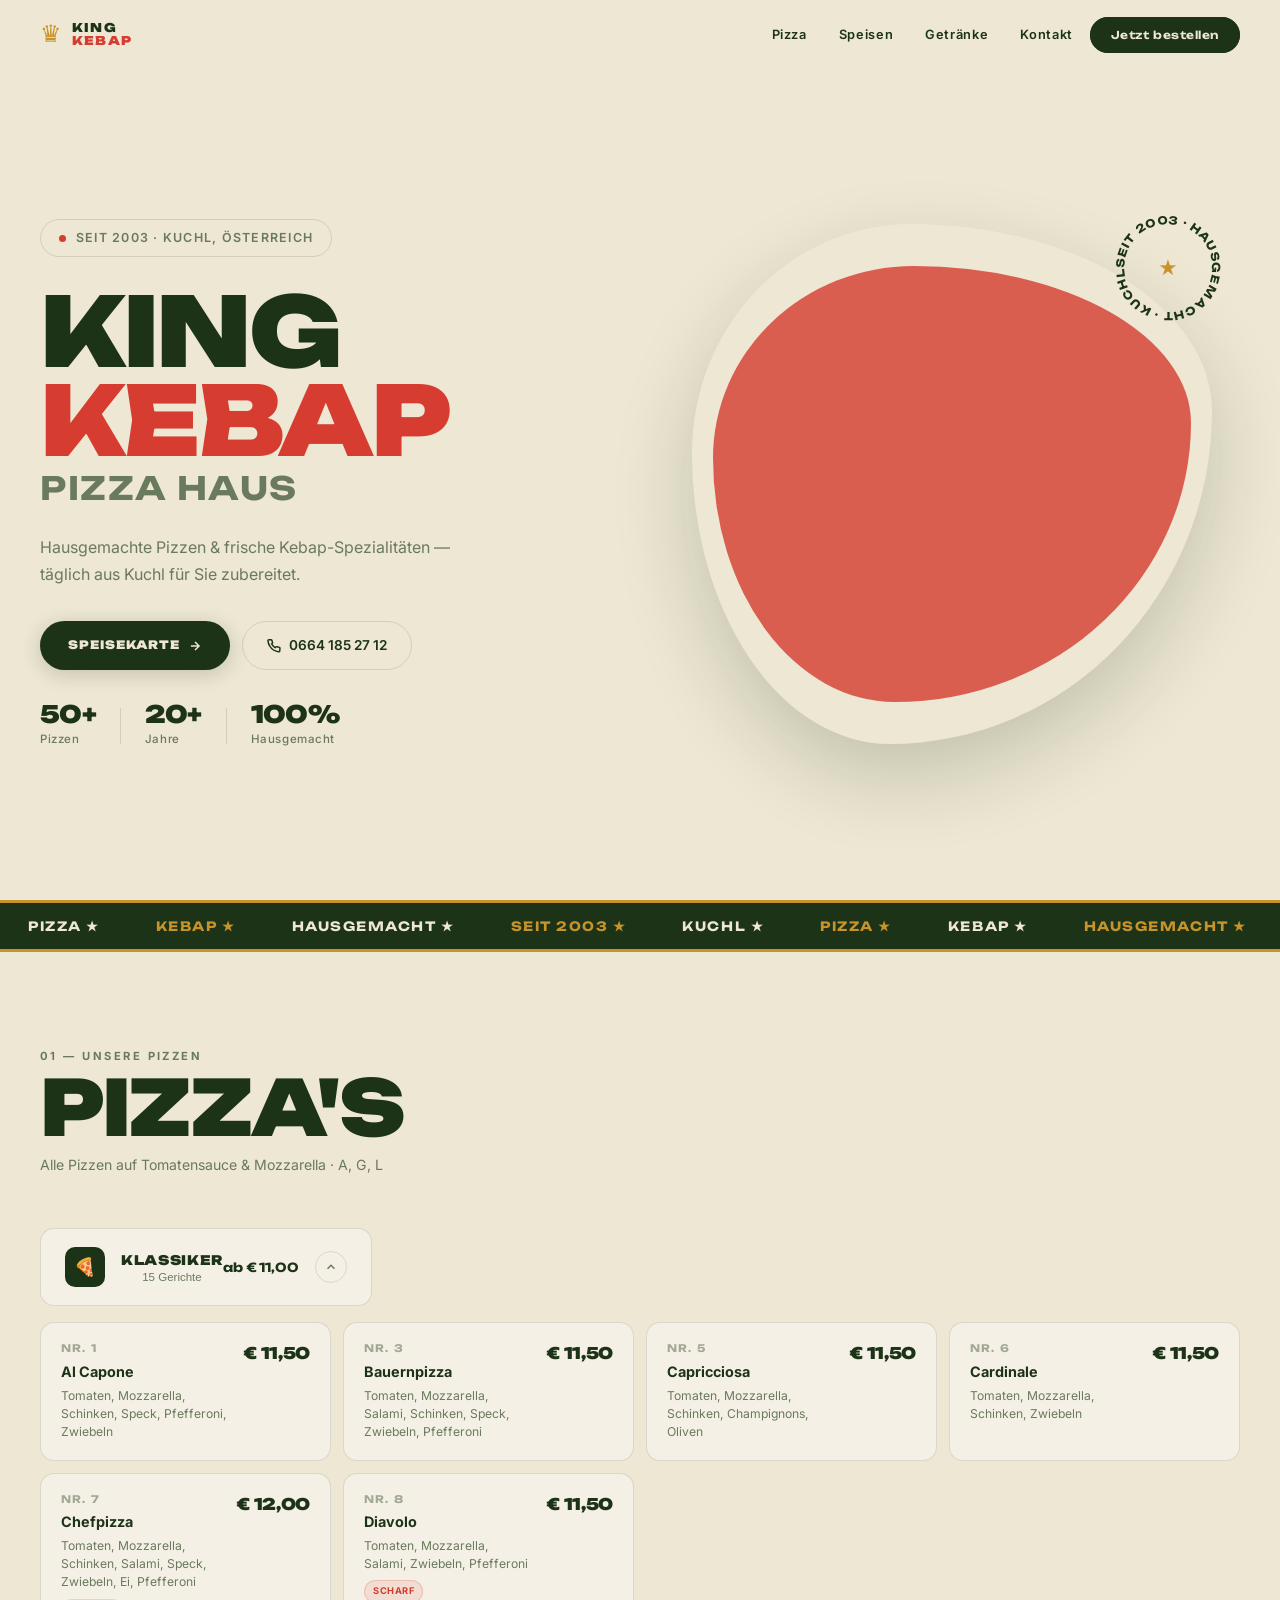
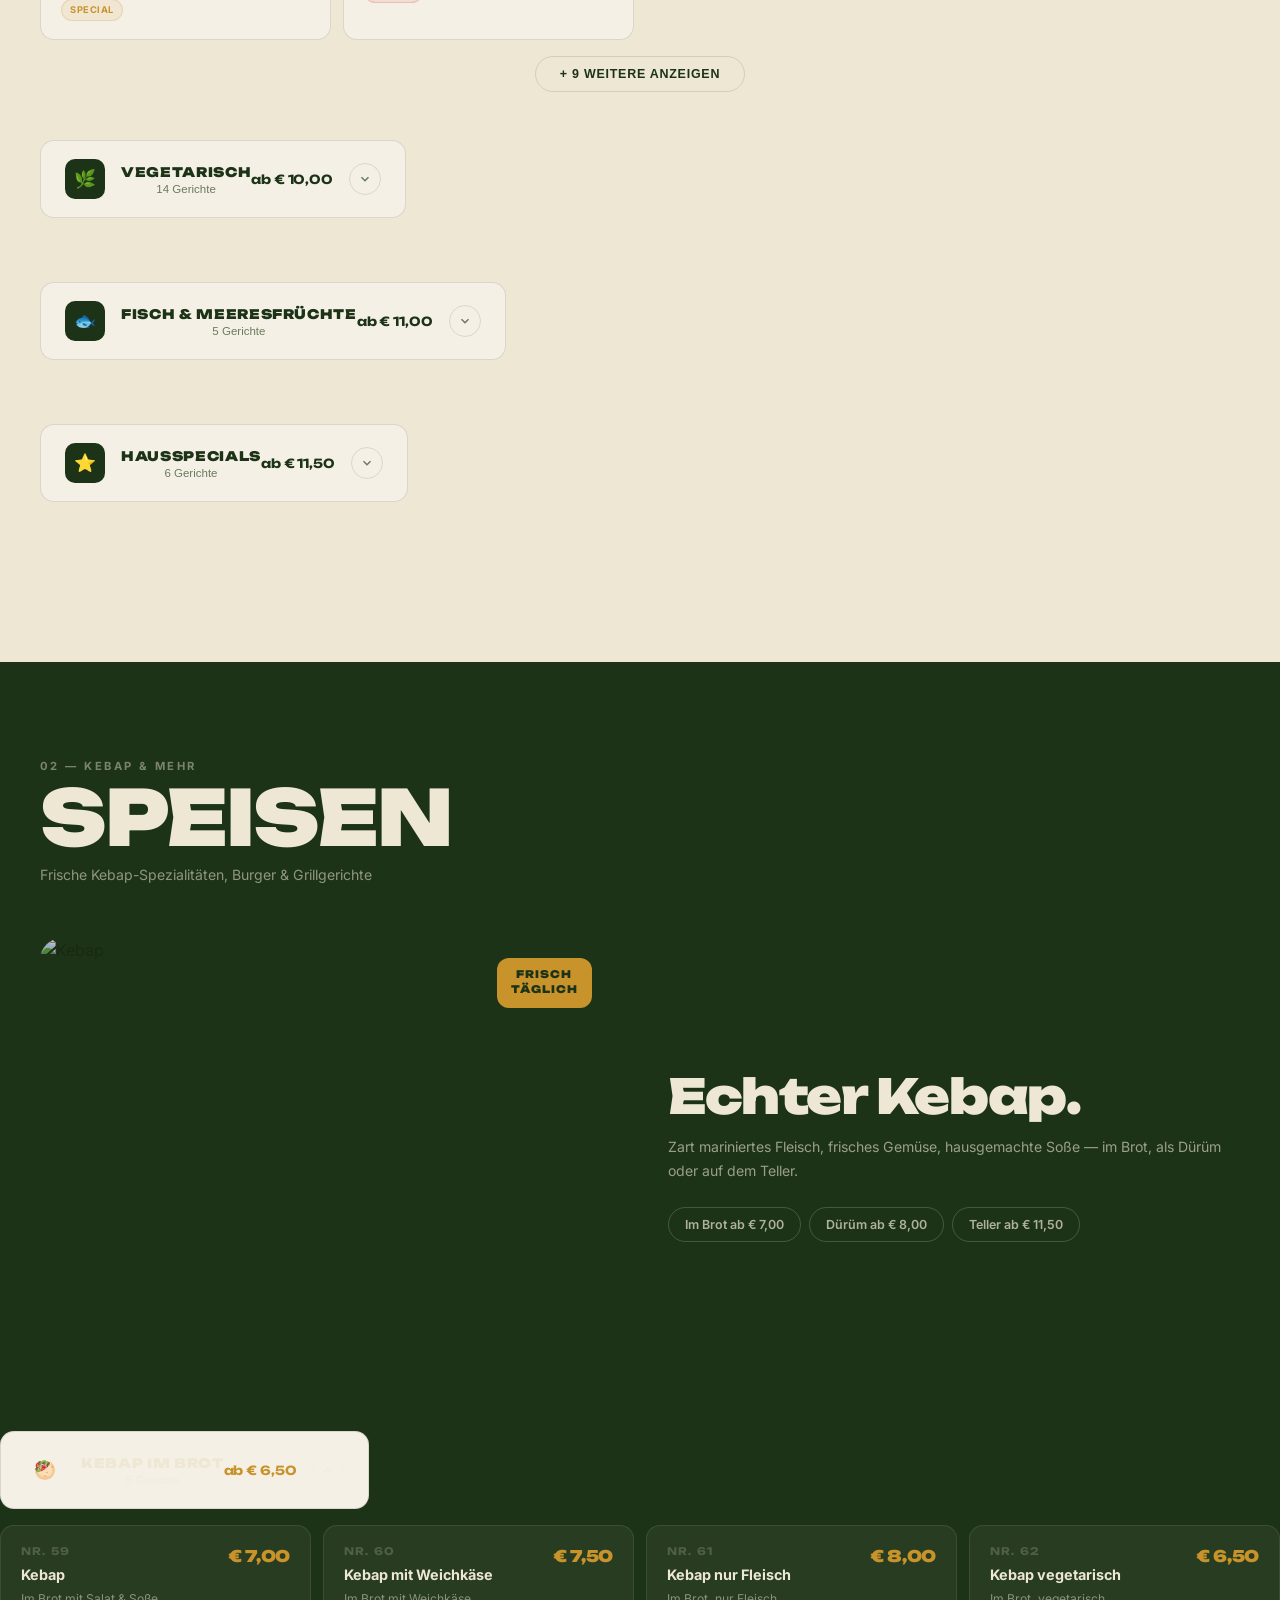
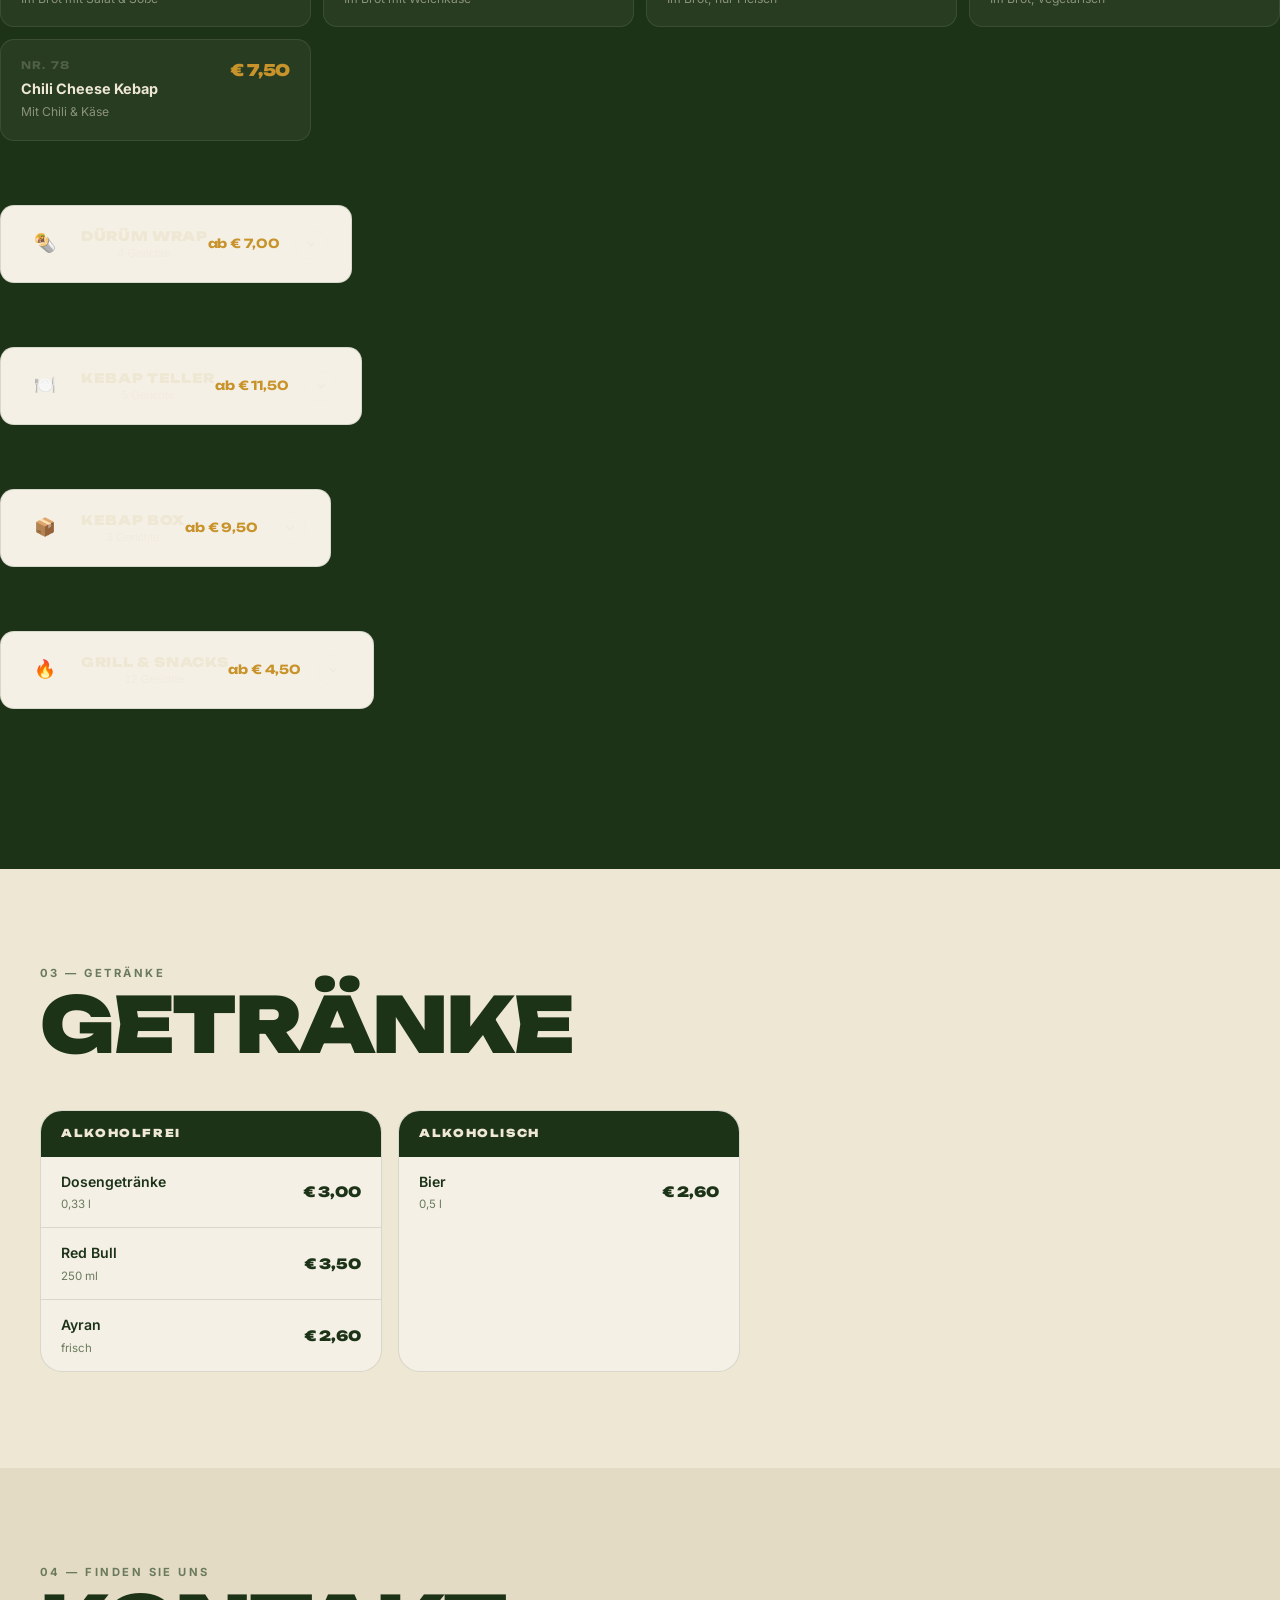
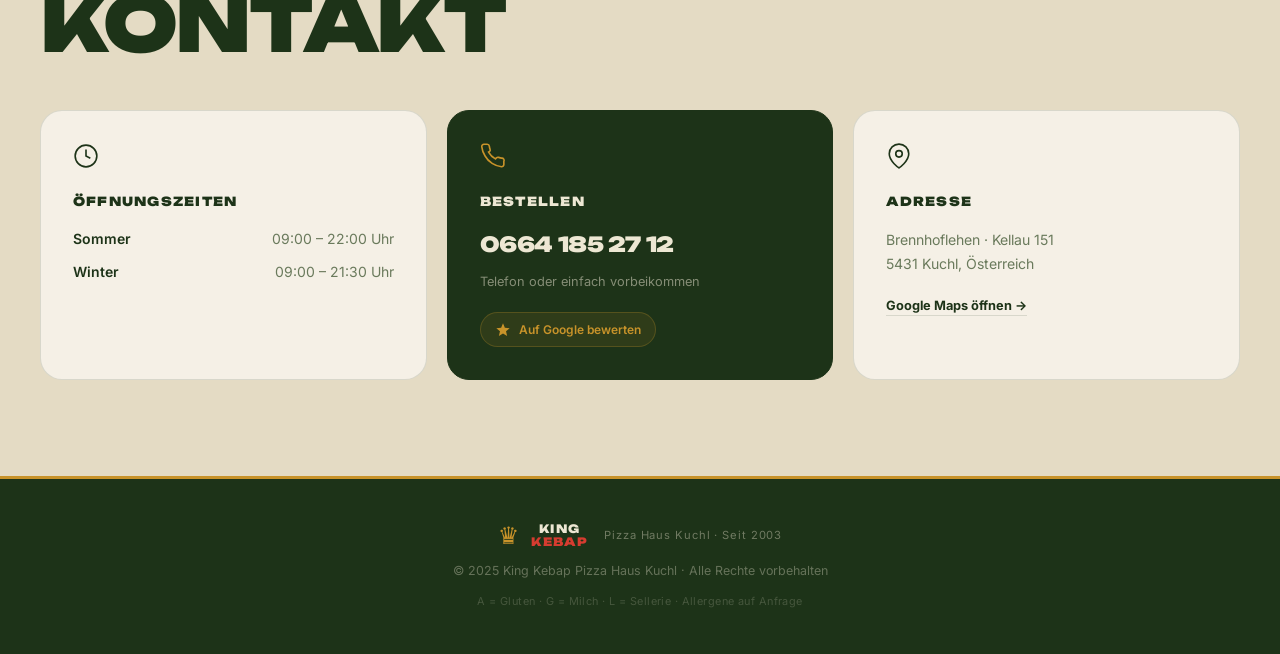
==== index.html @ 2c916a8b "Redesign hero + categorize menu for better overview Hero: clean split layout (text left, pizza image" ====
<!DOCTYPE html>
<html lang="de">
<head>
  <meta charset="UTF-8" />
  <meta name="viewport" content="width=device-width, initial-scale=1.0" />
  <title>King Kebap Pizza Haus Kuchl – Seit 2003</title>
  <link rel="stylesheet" href="style.css" />
  <link rel="preconnect" href="https://fonts.googleapis.com" />
  <link href="https://fonts.googleapis.com/css2?family=Unbounded:wght@400;700;900&family=Inter:wght@400;500;600;700&display=swap" rel="stylesheet" />
</head>
<body>

<!-- NAVBAR -->
<nav id="navbar">
  <div class="nav-inner">
    <a href="#hero" class="nav-logo">
      <span class="logo-crown">♛</span>
      <div class="logo-lines">
        <span class="logo-king">KING</span>
        <span class="logo-kebap">KEBAP</span>
      </div>
    </a>
    <button class="burger" id="burgerBtn" aria-label="Menü">
      <span></span><span></span><span></span>
    </button>
    <ul class="nav-links" id="navLinks">
      <li><a href="#pizza">Pizza</a></li>
      <li><a href="#speisen">Speisen</a></li>
      <li><a href="#getraenke">Getränke</a></li>
      <li><a href="#info">Kontakt</a></li>
      <li><a href="tel:066418527 12" class="nav-cta">Jetzt bestellen</a></li>
    </ul>
  </div>
</nav>

<!-- HERO -->
<section id="hero">
  <div class="hero-inner">

    <!-- LEFT -->
    <div class="hero-left">
      <div class="hero-tag">
        <span class="hero-tag-dot"></span>
        Seit 2003 · Kuchl, Österreich
      </div>

      <h1 class="hero-title">
        <span class="hero-title-line">KING</span>
        <span class="hero-title-line hero-title-accent">KEBAP</span>
        <span class="hero-title-line hero-title-sm">PIZZA HAUS</span>
      </h1>

      <p class="hero-desc">
        Hausgemachte Pizzen & frische Kebap-Spezialitäten — täglich aus Kuchl für Sie zubereitet.
      </p>

      <div class="hero-actions">
        <a href="#pizza" class="btn-primary">
          Speisekarte
          <svg width="14" height="14" viewBox="0 0 24 24" fill="none" stroke="currentColor" stroke-width="2.5"><path d="M5 12h14M12 5l7 7-7 7"/></svg>
        </a>
        <a href="tel:066418527 12" class="btn-outline">
          <svg width="14" height="14" viewBox="0 0 24 24" fill="none" stroke="currentColor" stroke-width="2.5"><path d="M22 16.92v3a2 2 0 0 1-2.18 2 19.79 19.79 0 0 1-8.63-3.07A19.5 19.5 0 0 1 4.69 12a19.79 19.79 0 0 1-3.07-8.67A2 2 0 0 1 3.6 1.18h3a2 2 0 0 1 2 1.72 12.7 12.7 0 0 0 .7 2.81 2 2 0 0 1-.45 2.11L7.91 8.37a16 16 0 0 0 6.29 6.29l.95-.95a2 2 0 0 1 2.11-.45 12.7 12.7 0 0 0 2.81.7A2 2 0 0 1 22 16.92z"/></svg>
          0664 185 27 12
        </a>
      </div>

      <div class="hero-stats">
        <div class="stat">
          <span class="stat-num">50+</span>
          <span class="stat-label">Pizzen</span>
        </div>
        <div class="stat-divider"></div>
        <div class="stat">
          <span class="stat-num">20+</span>
          <span class="stat-label">Jahre</span>
        </div>
        <div class="stat-divider"></div>
        <div class="stat">
          <span class="stat-num">100%</span>
          <span class="stat-label">Hausgemacht</span>
        </div>
      </div>
    </div>

    <!-- RIGHT -->
    <div class="hero-right">
      <div class="hero-img-frame">
        <div class="hero-badge" aria-hidden="true">
          <svg viewBox="0 0 120 120" class="badge-ring">
            <path id="badgePath" d="M 60,60 m -44,0 a 44,44 0 1,1 88,0 a 44,44 0 1,1 -88,0"/>
            <text><textPath href="#badgePath">SEIT 2003 · HAUSGEMACHT · KUCHL · ÖSTERREICH · </textPath></text>
          </svg>
          <span class="badge-star">★</span>
        </div>
        <img
          class="hero-img"
          src="https://images.unsplash.com/photo-1565299624946-b28f40a0ae38?w=700&q=85&auto=format&fit=crop&crop=center"
          alt="Frische Pizza"
          loading="eager"
        />
        <div class="hero-img-blob"></div>
      </div>
    </div>

  </div>
</section>

<!-- MARQUEE -->
<div class="marquee-wrap">
  <div class="marquee-track" aria-hidden="true">
    <span>PIZZA ★</span><span>KEBAP ★</span><span>HAUSGEMACHT ★</span><span>SEIT 2003 ★</span><span>KUCHL ★</span>
    <span>PIZZA ★</span><span>KEBAP ★</span><span>HAUSGEMACHT ★</span><span>SEIT 2003 ★</span><span>KUCHL ★</span>
    <span>PIZZA ★</span><span>KEBAP ★</span><span>HAUSGEMACHT ★</span><span>SEIT 2003 ★</span><span>KUCHL ★</span>
    <span>PIZZA ★</span><span>KEBAP ★</span><span>HAUSGEMACHT ★</span><span>SEIT 2003 ★</span><span>KUCHL ★</span>
  </div>
</div>

<!-- PIZZA SECTION -->
<section id="pizza" class="page-section">
  <div class="section-intro">
    <div class="section-label">01 — Unsere Pizzen</div>
    <h2 class="section-heading">PIZZA'S</h2>
    <p class="section-sub">Alle Pizzen auf Tomatensauce & Mozzarella · A, G, L</p>
  </div>
  <div id="pizzaCategories"></div>
</section>

<!-- SPEISEN SECTION -->
<section id="speisen" class="page-section page-section-dark">
  <div class="section-intro">
    <div class="section-label">02 — Kebap & Mehr</div>
    <h2 class="section-heading">SPEISEN</h2>
    <p class="section-sub">Frische Kebap-Spezialitäten, Burger & Grillgerichte</p>
  </div>

  <div class="split-hero">
    <div class="split-img-wrap">
      <img src="https://images.unsplash.com/photo-1529006557810-274b9b2fc783?w=700&q=80&auto=format&fit=crop" alt="Kebap" loading="lazy" />
      <div class="split-badge">FRISCH<br>TÄGLICH</div>
    </div>
    <div class="split-text">
      <h3>Echter Kebap.</h3>
      <p>Zart mariniertes Fleisch, frisches Gemüse, hausgemachte Soße — im Brot, als Dürüm oder auf dem Teller.</p>
      <div class="split-pills">
        <span>Im Brot ab € 7,00</span>
        <span>Dürüm ab € 8,00</span>
        <span>Teller ab € 11,50</span>
      </div>
    </div>
  </div>

  <div id="speisenCategories"></div>
</section>

<!-- GETRÄNKE -->
<section id="getraenke" class="page-section">
  <div class="section-intro">
    <div class="section-label">03 — Getränke</div>
    <h2 class="section-heading">GETRÄNKE</h2>
  </div>
  <div class="getraenke-grid" id="getraenkeGrid"></div>
</section>

<!-- KONTAKT -->
<section id="info" class="page-section info-section">
  <div class="section-intro">
    <div class="section-label">04 — Finden Sie uns</div>
    <h2 class="section-heading">KONTAKT</h2>
  </div>
  <div class="info-cards">
    <div class="info-card">
      <div class="info-icon">
        <svg width="26" height="26" viewBox="0 0 24 24" fill="none" stroke="currentColor" stroke-width="1.5"><circle cx="12" cy="12" r="10"/><polyline points="12 6 12 12 16 14"/></svg>
      </div>
      <h3>Öffnungszeiten</h3>
      <div class="hours">
        <div class="hours-row"><span>Sommer</span><span>09:00 – 22:00 Uhr</span></div>
        <div class="hours-row"><span>Winter</span><span>09:00 – 21:30 Uhr</span></div>
      </div>
    </div>
    <div class="info-card info-card-featured">
      <div class="info-icon">
        <svg width="26" height="26" viewBox="0 0 24 24" fill="none" stroke="currentColor" stroke-width="1.5"><path d="M22 16.92v3a2 2 0 0 1-2.18 2 19.79 19.79 0 0 1-8.63-3.07A19.5 19.5 0 0 1 4.69 12a19.79 19.79 0 0 1-3.07-8.67A2 2 0 0 1 3.6 1.18h3a2 2 0 0 1 2 1.72 12.7 12.7 0 0 0 .7 2.81 2 2 0 0 1-.45 2.11L7.91 8.37a16 16 0 0 0 6.29 6.29l.95-.95a2 2 0 0 1 2.11-.45 12.7 12.7 0 0 0 2.81.7A2 2 0 0 1 22 16.92z"/></svg>
      </div>
      <h3>Bestellen</h3>
      <a href="tel:066418527 12" class="info-phone">0664 185 27 12</a>
      <p>Telefon oder einfach vorbeikommen</p>
      <div class="info-stars">
        <svg width="16" height="16" viewBox="0 0 24 24" fill="currentColor"><path d="M12 17.27L18.18 21l-1.64-7.03L22 9.24l-7.19-.61L12 2 9.19 8.63 2 9.24l5.46 4.73L5.82 21z"/></svg>
        Auf Google bewerten
      </div>
    </div>
    <div class="info-card">
      <div class="info-icon">
        <svg width="26" height="26" viewBox="0 0 24 24" fill="none" stroke="currentColor" stroke-width="1.5"><path d="M21 10c0 7-9 13-9 13s-9-6-9-13a9 9 0 0 1 18 0z"/><circle cx="12" cy="10" r="3"/></svg>
      </div>
      <h3>Adresse</h3>
      <p class="info-addr">Brennhoflehen · Kellau 151<br>5431 Kuchl, Österreich</p>
      <a href="https://maps.google.com/?q=Kellau+151+5431+Kuchl" target="_blank" rel="noopener" class="info-maps">
        Google Maps öffnen →
      </a>
    </div>
  </div>
</section>

<!-- FOOTER -->
<footer>
  <div class="footer-inner">
    <div class="footer-logo">
      <span class="logo-crown">♛</span>
      <div class="logo-lines">
        <span class="logo-king">KING</span>
        <span class="logo-kebap">KEBAP</span>
      </div>
      <span class="footer-since">Pizza Haus Kuchl · Seit 2003</span>
    </div>
    <p class="footer-copy">© 2025 King Kebap Pizza Haus Kuchl · Alle Rechte vorbehalten</p>
    <p class="footer-allergens">A = Gluten · G = Milch · L = Sellerie · Allergene auf Anfrage</p>
  </div>
</footer>

<script src="app.js"></script>
</body>
</html>
---- style.css ----
/* ===========================
   KING KEBAP PIZZA HAUS
   =========================== */

:root {
  --cream:      #EDE7D3;
  --cream-2:    #E4DBC4;
  --cream-card: #F5F0E6;
  --green:      #1D3318;
  --green-2:    #263D1F;
  --red:        #D63C30;
  --amber:      #C8932A;
  --text:       #1D3318;
  --muted:      #6A7A5C;
  --border:     rgba(29,51,24,0.13);
  --white:      #FFFFFF;

  --font-display: 'Unbounded', 'Arial Black', sans-serif;
  --font-body:    'Inter', system-ui, sans-serif;
  --r:  14px;
  --rl: 22px;
  --t:  0.22s cubic-bezier(0.4,0,0.2,1);
}

*,*::before,*::after{box-sizing:border-box;margin:0;padding:0}
html{scroll-behavior:smooth}
body{font-family:var(--font-body);background:var(--cream);color:var(--text);overflow-x:hidden;line-height:1.6}
img{display:block;max-width:100%}
a{text-decoration:none;color:inherit}

/* ===========================
   NAVBAR
   =========================== */
#navbar{
  position:fixed;top:0;left:0;right:0;z-index:200;
  background:transparent;
  transition:background var(--t),border-color var(--t);
}
#navbar.scrolled{
  background:rgba(237,231,211,0.96);
  backdrop-filter:blur(12px);-webkit-backdrop-filter:blur(12px);
  border-bottom:1px solid var(--border);
}
.nav-inner{
  max-width:1280px;margin:0 auto;
  padding:0 40px;height:68px;
  display:flex;align-items:center;justify-content:space-between;
}
.nav-logo{display:flex;align-items:center;gap:10px}
.logo-crown{font-size:1.5rem;color:var(--amber);line-height:1}
.logo-lines{display:flex;flex-direction:column;line-height:1.1}
.logo-king{
  font-family:var(--font-display);font-size:0.75rem;font-weight:900;
  color:var(--green);letter-spacing:0.12em;
}
.logo-kebap{
  font-family:var(--font-display);font-size:0.75rem;font-weight:900;
  color:var(--red);letter-spacing:0.12em;
}
.nav-links{display:flex;list-style:none;align-items:center;gap:2px}
.nav-links a{
  font-size:0.8rem;font-weight:600;letter-spacing:0.05em;
  color:var(--green);padding:8px 14px;border-radius:50px;
  border:1.5px solid transparent;
  transition:border-color var(--t),background var(--t);
}
.nav-links a:hover{border-color:var(--border);background:rgba(29,51,24,0.05)}
.nav-cta{
  background:var(--green)!important;color:var(--cream)!important;
  border-color:var(--green)!important;
  font-family:var(--font-display)!important;font-size:0.68rem!important;
  padding:10px 20px!important;
}
.nav-cta:hover{background:var(--green-2)!important}
.burger{display:none;flex-direction:column;gap:5px;background:none;border:none;cursor:pointer;padding:6px}
.burger span{display:block;width:22px;height:2px;background:var(--green);border-radius:2px;transition:var(--t)}

/* ===========================
   HERO — SPLIT LAYOUT
   =========================== */
#hero{
  min-height:100svh;background:var(--cream);
  padding-top:68px;overflow:hidden;
}
.hero-inner{
  max-width:1280px;margin:0 auto;
  padding:60px 40px 60px;
  min-height:calc(100svh - 68px);
  display:grid;
  grid-template-columns:1fr 1fr;
  align-items:center;
  gap:48px;
}
/* LEFT */
.hero-left{display:flex;flex-direction:column;gap:32px}
.hero-tag{
  display:inline-flex;align-items:center;gap:10px;
  width:fit-content;
  font-size:0.78rem;font-weight:600;letter-spacing:0.1em;text-transform:uppercase;
  color:var(--muted);border:1.5px solid var(--border);
  padding:8px 18px;border-radius:50px;
}
.hero-tag-dot{
  width:7px;height:7px;border-radius:50%;
  background:var(--red);flex-shrink:0;
  animation:pulse 2s ease-in-out infinite;
}
@keyframes pulse{
  0%,100%{box-shadow:0 0 0 0 rgba(214,60,48,0.4)}
  50%{box-shadow:0 0 0 6px rgba(214,60,48,0)}
}
.hero-title{display:flex;flex-direction:column;line-height:0.88;gap:4px}
.hero-title-line{
  font-family:var(--font-display);font-weight:900;
  font-size:clamp(3.5rem,7.5vw,7.5rem);
  color:var(--green);letter-spacing:-0.03em;
  display:block;
}
.hero-title-accent{color:var(--red)}
.hero-title-sm{
  font-size:clamp(1.2rem,2.5vw,2.5rem)!important;
  color:var(--muted)!important;font-weight:700!important;
  letter-spacing:0.05em!important;margin-top:8px;
}
.hero-desc{
  font-size:1rem;color:var(--muted);line-height:1.7;
  max-width:420px;
}
.hero-actions{display:flex;gap:12px;flex-wrap:wrap}
.btn-primary{
  display:inline-flex;align-items:center;gap:8px;
  font-family:var(--font-display);font-size:0.72rem;font-weight:900;
  letter-spacing:0.08em;text-transform:uppercase;
  background:var(--green);color:var(--cream);
  padding:14px 28px;border-radius:50px;
  transition:background var(--t),transform var(--t),box-shadow var(--t);
  box-shadow:0 4px 20px rgba(29,51,24,0.2);
}
.btn-primary:hover{background:var(--green-2);transform:translateY(-2px);box-shadow:0 8px 28px rgba(29,51,24,0.25)}
.btn-outline{
  display:inline-flex;align-items:center;gap:8px;
  font-size:0.85rem;font-weight:600;
  color:var(--text);padding:13px 24px;border-radius:50px;
  border:1.5px solid var(--border);
  transition:border-color var(--t),background var(--t);
}
.btn-outline:hover{border-color:var(--green);background:rgba(29,51,24,0.04)}
.hero-stats{display:flex;align-items:center;gap:24px}
.stat{display:flex;flex-direction:column}
.stat-num{
  font-family:var(--font-display);font-size:1.5rem;font-weight:900;
  color:var(--green);letter-spacing:-0.03em;line-height:1;
}
.stat-label{font-size:0.72rem;color:var(--muted);font-weight:500;margin-top:4px;letter-spacing:0.05em}
.stat-divider{width:1px;height:36px;background:var(--border)}

/* RIGHT */
.hero-right{display:flex;justify-content:center;align-items:center}
.hero-img-frame{position:relative;width:100%;max-width:520px}
.hero-img-blob{
  position:absolute;inset:8% 4%;
  background:var(--red);
  border-radius:42% 58% 62% 38% / 44% 36% 64% 56%;
  z-index:0;opacity:0.8;
  animation:morphBlob 9s ease-in-out infinite;
}
@keyframes morphBlob{
  0%,100%{border-radius:42% 58% 62% 38% / 44% 36% 64% 56%}
  33%{border-radius:55% 45% 38% 62% / 58% 50% 50% 42%}
  66%{border-radius:35% 65% 55% 45% / 40% 60% 40% 60%}
}
.hero-img{
  position:relative;z-index:1;
  width:100%;aspect-ratio:1;object-fit:cover;
  border-radius:42% 58% 62% 38% / 44% 36% 64% 56%;
  box-shadow:0 32px 80px rgba(29,51,24,0.2);
  animation:morphImg 9s ease-in-out infinite, floatImg 6s ease-in-out infinite;
}
@keyframes morphImg{
  0%,100%{border-radius:42% 58% 62% 38% / 44% 36% 64% 56%}
  33%{border-radius:55% 45% 38% 62% / 58% 50% 50% 42%}
  66%{border-radius:35% 65% 55% 45% / 40% 60% 40% 60%}
}
@keyframes floatImg{
  0%,100%{transform:translateY(0)}
  50%{transform:translateY(-12px)}
}
/* Rotating badge */
.hero-badge{
  position:absolute;top:-16px;right:-16px;
  width:clamp(90px,10vw,120px);height:clamp(90px,10vw,120px);
  z-index:3;animation:spin 16s linear infinite;
  cursor:default;
}
.badge-ring{width:100%;height:100%;fill:none;stroke:none}
.badge-ring text{
  font-family:var(--font-display);font-size:11px;font-weight:700;
  fill:var(--green);letter-spacing:0.07em;text-transform:uppercase;
}
.badge-star{
  position:absolute;top:50%;left:50%;
  transform:translate(-50%,-50%);
  font-size:1.2rem;color:var(--amber);
}
@keyframes spin{from{transform:rotate(0deg)}to{transform:rotate(360deg)}}

/* ===========================
   MARQUEE
   =========================== */
.marquee-wrap{
  background:var(--green);overflow:hidden;
  border-top:3px solid var(--amber);
  border-bottom:3px solid var(--amber);
  padding:13px 0;
}
.marquee-track{
  display:flex;width:max-content;
  animation:marquee 28s linear infinite;
}
.marquee-track span{
  font-family:var(--font-display);font-size:0.8rem;font-weight:700;
  letter-spacing:0.12em;text-transform:uppercase;
  color:var(--cream);padding:0 28px;white-space:nowrap;flex-shrink:0;
}
.marquee-track span:nth-child(even){color:var(--amber)}
@keyframes marquee{from{transform:translateX(0)}to{transform:translateX(-50%)}}

/* ===========================
   PAGE SECTIONS
   =========================== */
.page-section{padding:96px 40px;max-width:1280px;margin:0 auto}
.page-section-dark{
  background:var(--green);max-width:100%;
  padding-left:0;padding-right:0;
}
.page-section-dark .section-intro{padding:0 40px}
.page-section-dark .section-heading{color:var(--cream)}
.page-section-dark .section-label{color:rgba(237,231,211,0.45)}
.page-section-dark .section-sub{color:rgba(237,231,211,0.55)}

.section-intro{margin-bottom:52px}
.section-label{
  font-size:0.7rem;font-weight:700;letter-spacing:0.22em;
  text-transform:uppercase;color:var(--muted);margin-bottom:8px;
}
.section-heading{
  font-family:var(--font-display);
  font-size:clamp(2.5rem,6vw,5.5rem);
  font-weight:900;color:var(--green);
  line-height:0.88;letter-spacing:-0.03em;
  margin-bottom:12px;
}
.section-sub{font-size:0.88rem;color:var(--muted);max-width:500px}

/* ===========================
   CATEGORY ACCORDION
   =========================== */
.category-block{margin-bottom:48px}
.category-header{
  display:flex;align-items:center;justify-content:space-between;
  padding:18px 24px;
  background:var(--cream-card);
  border:1.5px solid var(--border);
  border-radius:var(--r);
  cursor:pointer;
  transition:background var(--t),border-color var(--t);
  user-select:none;
  margin-bottom:16px;
}
.category-header:hover{border-color:rgba(29,51,24,0.3);background:var(--cream-2)}
.category-header-left{display:flex;align-items:center;gap:16px}
.category-icon{
  width:40px;height:40px;background:var(--green);border-radius:10px;
  display:flex;align-items:center;justify-content:center;
  font-size:1.1rem;flex-shrink:0;
}
.page-section-dark .category-icon{background:rgba(237,231,211,0.1)}
.category-name{
  font-family:var(--font-display);font-size:0.82rem;font-weight:900;
  color:var(--text);letter-spacing:0.05em;text-transform:uppercase;
}
.page-section-dark .category-name{color:var(--cream)}
.category-count{
  font-size:0.72rem;color:var(--muted);margin-top:3px;font-weight:500;
}
.page-section-dark .category-count{color:rgba(237,231,211,0.5)}
.category-header-right{display:flex;align-items:center;gap:16px}
.category-price-range{
  font-family:var(--font-display);font-size:0.78rem;font-weight:700;
  color:var(--green);letter-spacing:-0.01em;
}
.page-section-dark .category-price-range{color:var(--amber)}
.category-toggle{
  width:32px;height:32px;border-radius:50%;
  border:1.5px solid var(--border);background:transparent;
  display:flex;align-items:center;justify-content:center;
  transition:background var(--t),transform var(--t);
  flex-shrink:0;
}
.category-header:hover .category-toggle{background:var(--green);border-color:var(--green)}
.category-header:hover .category-toggle svg{stroke:var(--cream)}
.category-toggle svg{
  stroke:var(--muted);
  transition:transform var(--t),stroke var(--t);
}
.category-header[aria-expanded="true"] .category-toggle svg{transform:rotate(180deg)}
.page-section-dark .category-toggle{border-color:rgba(237,231,211,0.2)}
.page-section-dark .category-toggle svg{stroke:rgba(237,231,211,0.5)}

/* Category grid */
.category-grid{
  display:grid;
  grid-template-columns:repeat(auto-fill,minmax(280px,1fr));
  gap:12px;
}
.category-grid-wrap{
  max-height:0;overflow:hidden;
  transition:max-height 0.45s cubic-bezier(0.4,0,0.2,1);
}
.category-grid-wrap.open{max-height:3000px}

/* Show-more button */
.show-more-wrap{
  display:flex;justify-content:center;margin-top:16px;
}
.show-more-btn{
  display:none;
  align-items:center;gap:8px;
  font-size:0.78rem;font-weight:700;letter-spacing:0.06em;
  text-transform:uppercase;
  background:none;border:1.5px solid var(--border);
  color:var(--text);padding:10px 24px;border-radius:50px;
  cursor:pointer;transition:all var(--t);
}
.show-more-btn.visible{display:inline-flex}
.show-more-btn:hover{border-color:var(--green);background:rgba(29,51,24,0.05)}
.page-section-dark .show-more-btn{color:var(--cream);border-color:rgba(237,231,211,0.2)}
.page-section-dark .show-more-btn:hover{border-color:var(--cream);background:rgba(237,231,211,0.05)}
.menu-card.card-hidden{display:none}
.menu-card.card-hidden.card-revealed{display:flex}

/* ===========================
   MENU CARDS
   =========================== */
.menu-card{
  background:var(--cream-card);border:1.5px solid var(--border);
  border-radius:var(--r);padding:18px 20px;
  display:flex;justify-content:space-between;align-items:flex-start;gap:12px;
  cursor:default;
  transition:border-color var(--t),transform var(--t),box-shadow var(--t);
}
.menu-card:hover{
  border-color:var(--green);transform:translateY(-3px);
  box-shadow:0 10px 32px rgba(29,51,24,0.09);
}
.page-section-dark .menu-card{
  background:rgba(237,231,211,0.05);
  border-color:rgba(237,231,211,0.1);
}
.page-section-dark .menu-card:hover{
  border-color:rgba(237,231,211,0.3);
  box-shadow:0 10px 32px rgba(0,0,0,0.2);
}
.card-left{flex:1;min-width:0}
.card-nr{
  font-size:0.65rem;font-weight:700;letter-spacing:0.12em;
  color:var(--muted);opacity:0.6;margin-bottom:5px;
  font-family:var(--font-display);
}
.page-section-dark .card-nr{color:rgba(237,231,211,0.35)}
.card-name{
  font-size:0.9rem;font-weight:700;color:var(--text);
  margin-bottom:5px;line-height:1.3;
}
.page-section-dark .card-name{color:var(--cream)}
.card-ing{font-size:0.76rem;color:var(--muted);line-height:1.5}
.page-section-dark .card-ing{color:rgba(237,231,211,0.5)}
.card-tags{margin-top:7px;display:flex;flex-wrap:wrap;gap:4px}
.tag{
  font-size:0.58rem;font-weight:700;letter-spacing:0.06em;
  text-transform:uppercase;padding:3px 8px;border-radius:50px;
}
.tag-veg   {background:rgba(52,211,153,0.1);color:#22A06B;border:1px solid rgba(52,211,153,0.22)}
.tag-spicy {background:rgba(214,60,48,0.1); color:var(--red);border:1px solid rgba(214,60,48,0.2)}
.tag-fisch {background:rgba(37,99,235,0.1); color:#2563EB;border:1px solid rgba(37,99,235,0.2)}
.tag-special{background:rgba(200,147,42,0.1);color:var(--amber);border:1px solid rgba(200,147,42,0.22)}
.card-right{flex-shrink:0}
.card-price{
  font-family:var(--font-display);font-size:1rem;font-weight:900;
  color:var(--green);white-space:nowrap;letter-spacing:-0.02em;
}
.page-section-dark .card-price{color:var(--amber)}

/* ===========================
   SPEISEN SPLIT HERO
   =========================== */
.split-hero{
  display:grid;grid-template-columns:1fr 1fr;gap:56px;
  align-items:center;margin-bottom:64px;
  padding:0 40px;
}
.split-img-wrap{
  position:relative;border-radius:var(--rl);overflow:hidden;aspect-ratio:4/3;
}
.split-img-wrap img{width:100%;height:100%;object-fit:cover;filter:brightness(0.8)}
.split-badge{
  position:absolute;top:20px;right:20px;
  background:var(--amber);color:var(--green);
  border-radius:12px;padding:10px 14px;
  font-family:var(--font-display);font-size:0.65rem;font-weight:900;
  letter-spacing:0.1em;text-align:center;line-height:1.4;
}
.split-text{padding:8px 0}
.split-text h3{
  font-family:var(--font-display);font-size:clamp(2rem,4vw,3rem);
  font-weight:900;color:var(--cream);letter-spacing:-0.03em;
  line-height:0.9;margin:12px 0 16px;
}
.split-text p{font-size:0.88rem;color:rgba(237,231,211,0.6);line-height:1.7;margin-bottom:24px}
.split-pills{display:flex;flex-wrap:wrap;gap:8px}
.split-pills span{
  font-size:0.78rem;font-weight:600;
  border:1.5px solid rgba(237,231,211,0.2);
  color:rgba(237,231,211,0.7);
  padding:7px 16px;border-radius:50px;
}

/* ===========================
   GETRÄNKE
   =========================== */
.getraenke-grid{
  display:grid;grid-template-columns:repeat(auto-fill,minmax(260px,1fr));
  gap:16px;max-width:700px;
}
.getraenke-group{
  background:var(--cream-card);border:1.5px solid var(--border);
  border-radius:var(--rl);overflow:hidden;
}
.getraenke-head{
  background:var(--green);padding:14px 20px;
}
.getraenke-title{
  font-family:var(--font-display);font-size:0.68rem;font-weight:900;
  letter-spacing:0.15em;text-transform:uppercase;color:var(--cream);
}
.getraenke-item{
  display:flex;justify-content:space-between;align-items:center;
  padding:14px 20px;border-bottom:1px solid var(--border);
  transition:background var(--t);
}
.getraenke-item:last-child{border-bottom:none}
.getraenke-item:hover{background:rgba(29,51,24,0.04)}
.g-name{font-size:0.88rem;font-weight:600;color:var(--text)}
.g-sub{font-size:0.72rem;color:var(--muted);margin-top:2px}
.g-price{
  font-family:var(--font-display);font-size:0.88rem;font-weight:900;
  color:var(--green);white-space:nowrap;
}

/* ===========================
   INFO / KONTAKT
   =========================== */
.info-section{background:var(--cream-2);max-width:100%;padding:96px 40px}
.info-section .section-intro{max-width:1280px;margin-left:auto;margin-right:auto}
.info-cards{
  display:grid;grid-template-columns:repeat(3,1fr);gap:20px;
  max-width:1280px;margin:0 auto;
}
.info-card{
  background:var(--cream-card);border:1.5px solid var(--border);
  border-radius:var(--rl);padding:32px;
}
.info-card-featured{
  background:var(--green);border-color:var(--green);color:var(--cream);
}
.info-card-featured h3{color:var(--cream)}
.info-icon{margin-bottom:16px;color:var(--green)}
.info-card-featured .info-icon{color:var(--amber)}
.info-card h3{
  font-family:var(--font-display);font-size:0.78rem;font-weight:900;
  letter-spacing:0.1em;text-transform:uppercase;margin-bottom:16px;
}
.hours{display:flex;flex-direction:column;gap:10px}
.hours-row{display:flex;justify-content:space-between;font-size:0.875rem;gap:16px}
.hours-row span:first-child{font-weight:600}
.hours-row span:last-child{color:var(--muted)}
.info-phone{
  font-family:var(--font-display);font-size:1.3rem;font-weight:900;
  color:var(--cream);letter-spacing:-0.02em;display:block;
  margin-bottom:10px;transition:color var(--t);
}
.info-phone:hover{color:var(--amber)}
.info-card-featured p{font-size:0.8rem;color:rgba(237,231,211,0.5);margin-bottom:20px}
.info-stars{
  display:inline-flex;align-items:center;gap:8px;
  font-size:0.75rem;font-weight:600;color:var(--amber);
  background:rgba(200,147,42,0.1);border:1px solid rgba(200,147,42,0.25);
  padding:7px 14px;border-radius:50px;
}
.info-addr{font-size:0.88rem;color:var(--muted);line-height:1.7;margin-bottom:16px}
.info-maps{
  font-size:0.8rem;font-weight:700;color:var(--green);
  border-bottom:1.5px solid var(--border);padding-bottom:2px;
  transition:color var(--t),border-color var(--t);
}
.info-maps:hover{color:var(--red);border-color:var(--red)}

/* ===========================
   FOOTER
   =========================== */
footer{background:var(--green);padding:44px 40px;border-top:3px solid var(--amber)}
.footer-inner{
  max-width:1280px;margin:0 auto;
  display:flex;flex-direction:column;align-items:center;gap:12px;text-align:center;
}
.footer-logo{display:flex;align-items:center;gap:12px}
.footer-logo .logo-crown{font-size:1.5rem}
.footer-logo .logo-lines{line-height:1.1}
.footer-logo .logo-king,.footer-logo .logo-kebap{font-size:0.72rem}
.footer-logo .logo-king{color:var(--cream)}
.footer-since{
  font-size:0.7rem;color:rgba(237,231,211,0.4);
  letter-spacing:0.08em;margin-left:4px;
}
.footer-copy{font-size:0.78rem;color:rgba(237,231,211,0.35)}
.footer-allergens{font-size:0.68rem;color:rgba(237,231,211,0.2);letter-spacing:0.04em}

/* ===========================
   RESPONSIVE
   =========================== */
@media(max-width:1024px){
  .hero-inner{grid-template-columns:1fr;gap:40px;padding:40px 32px}
  .hero-right{max-width:420px;margin:0 auto}
  .split-hero{grid-template-columns:1fr;gap:36px;padding:0 32px}
  .info-cards{grid-template-columns:1fr 1fr}
  .page-section{padding:72px 32px}
  .page-section-dark .section-intro{padding:0 32px}
  .page-section-dark .split-hero{padding:0 32px}
}
@media(max-width:768px){
  .nav-inner{padding:0 20px}
  .nav-links{
    display:none;flex-direction:column;
    position:fixed;top:68px;left:0;right:0;
    background:rgba(237,231,211,0.98);
    backdrop-filter:blur(12px);
    padding:20px;gap:4px;
    border-bottom:1.5px solid var(--border);
    z-index:199;
  }
  .nav-links.open{display:flex}
  .nav-links li{width:100%}
  .nav-links a{display:block;padding:12px 16px}
  .burger{display:flex}
  .hero-title-line{font-size:clamp(2.8rem,14vw,5rem)}
  .hero-actions{flex-direction:column;align-items:flex-start}
  .hero-stats{gap:16px}
  .category-grid{grid-template-columns:1fr}
  .info-cards{grid-template-columns:1fr}
  .page-section,.info-section{padding:64px 20px}
  .page-section-dark .section-intro{padding:0 20px}
  .split-hero{padding:0 20px}
}
@media(max-width:480px){
  .hero-inner{padding:32px 20px}
  .marquee-track span{font-size:0.72rem;padding:0 18px}
  .hero-stats{flex-wrap:wrap}
  .split-hero{grid-template-columns:1fr}
}

/* ===========================
   SCROLL REVEAL
   =========================== */
.reveal{opacity:0;transform:translateY(28px);transition:opacity 0.6s ease,transform 0.6s ease}
.reveal.visible{opacity:1;transform:translateY(0)}
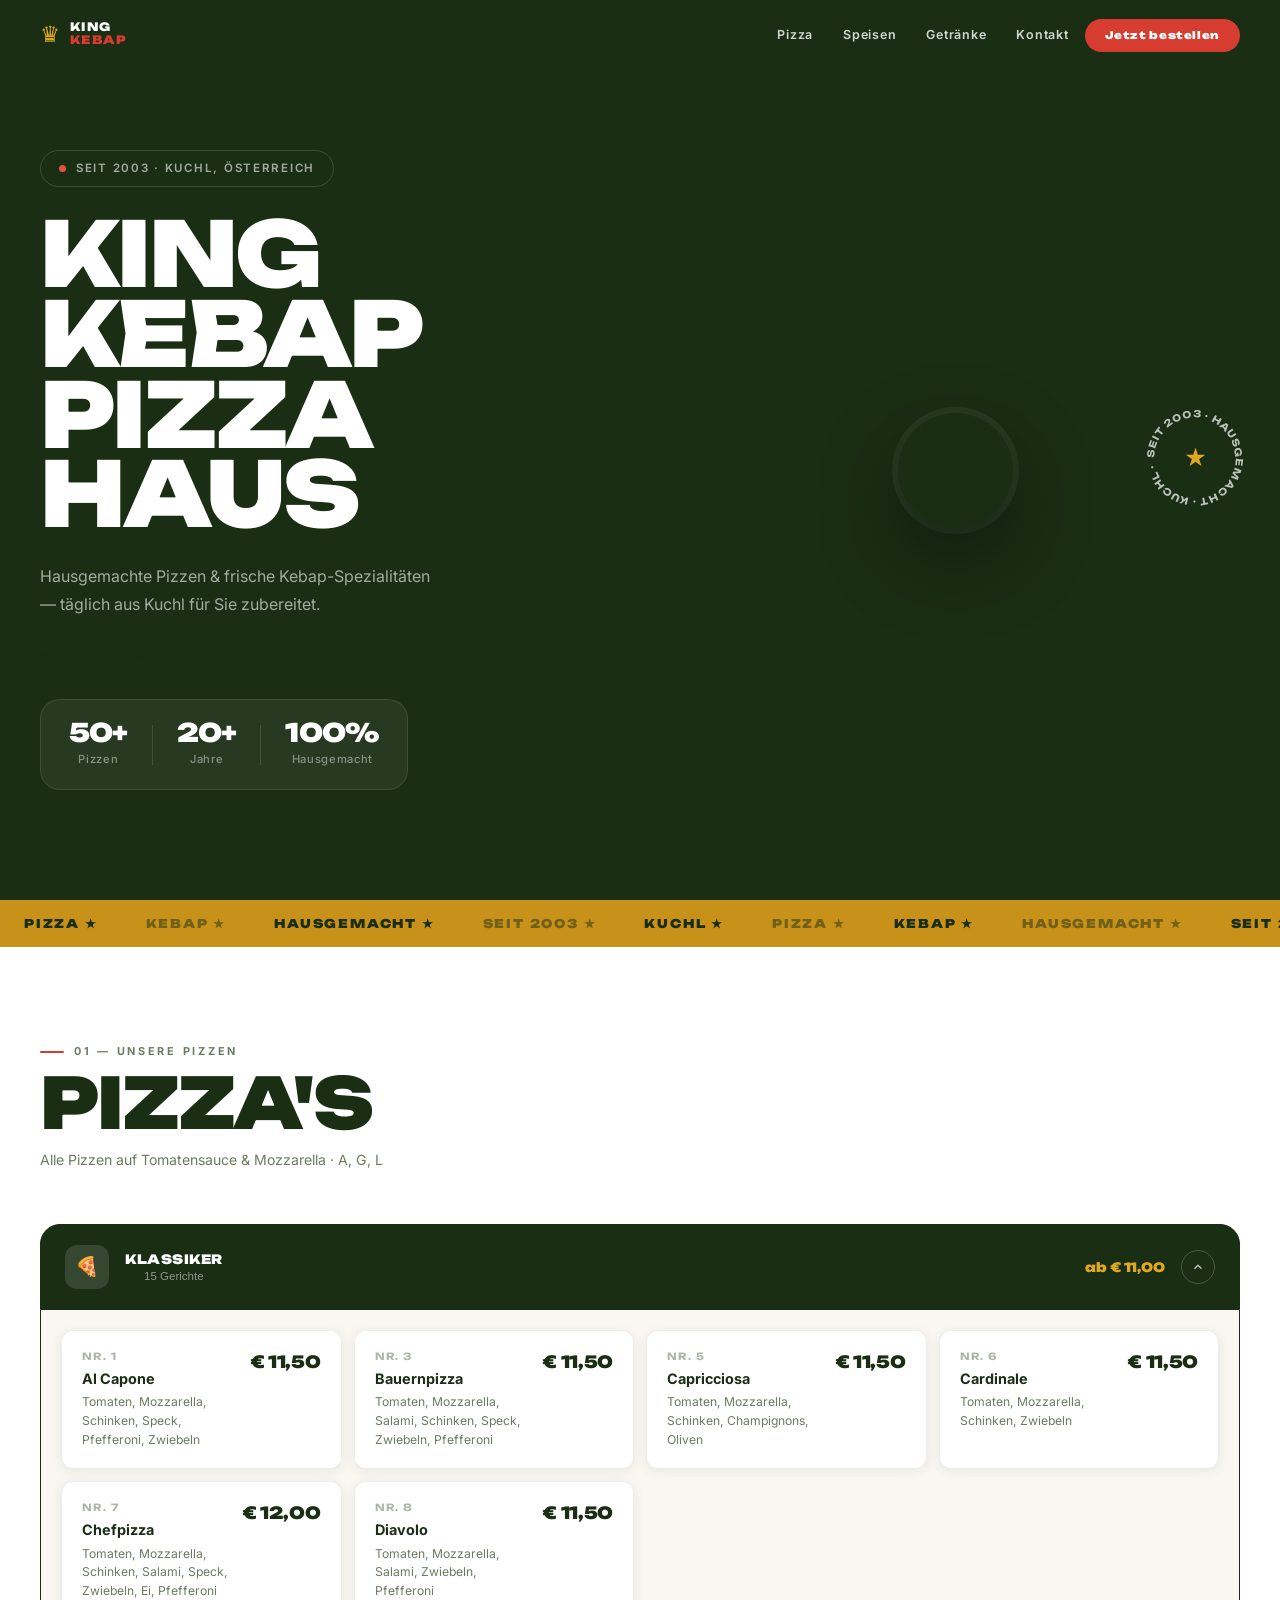
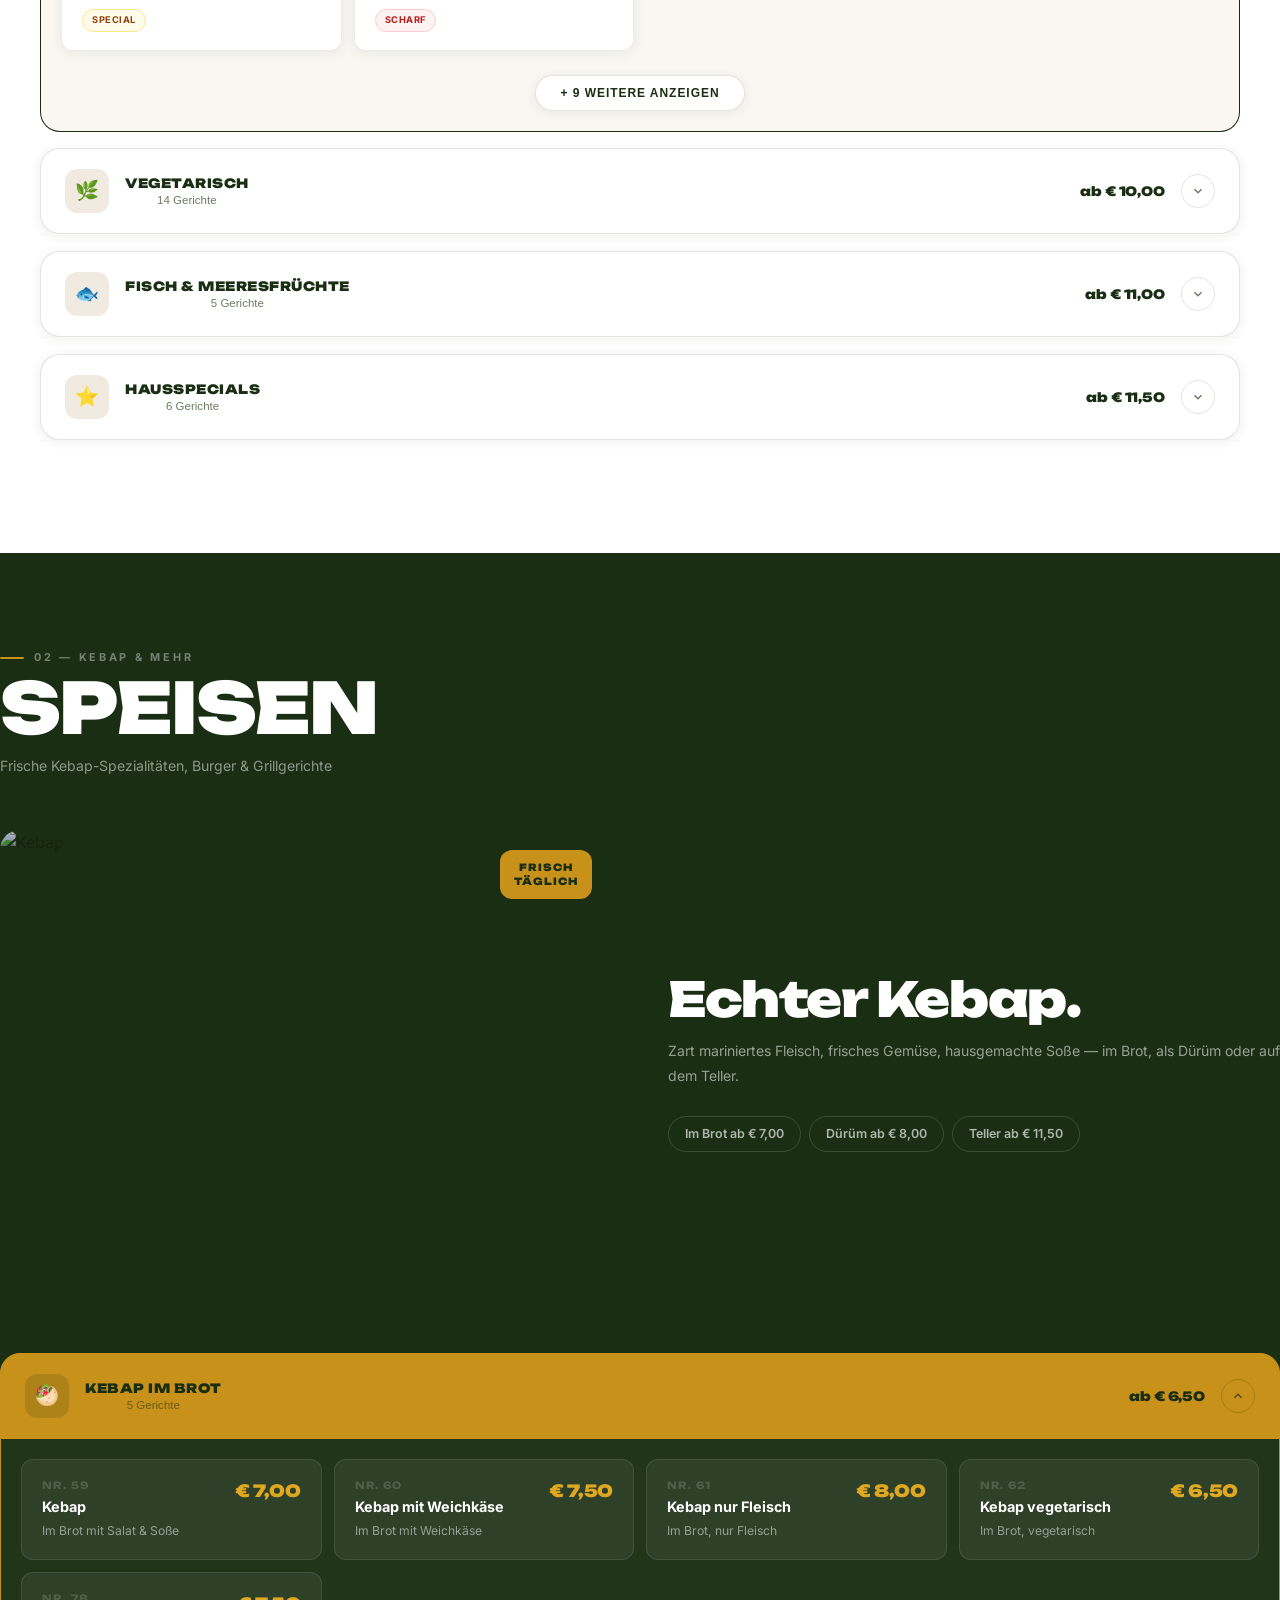
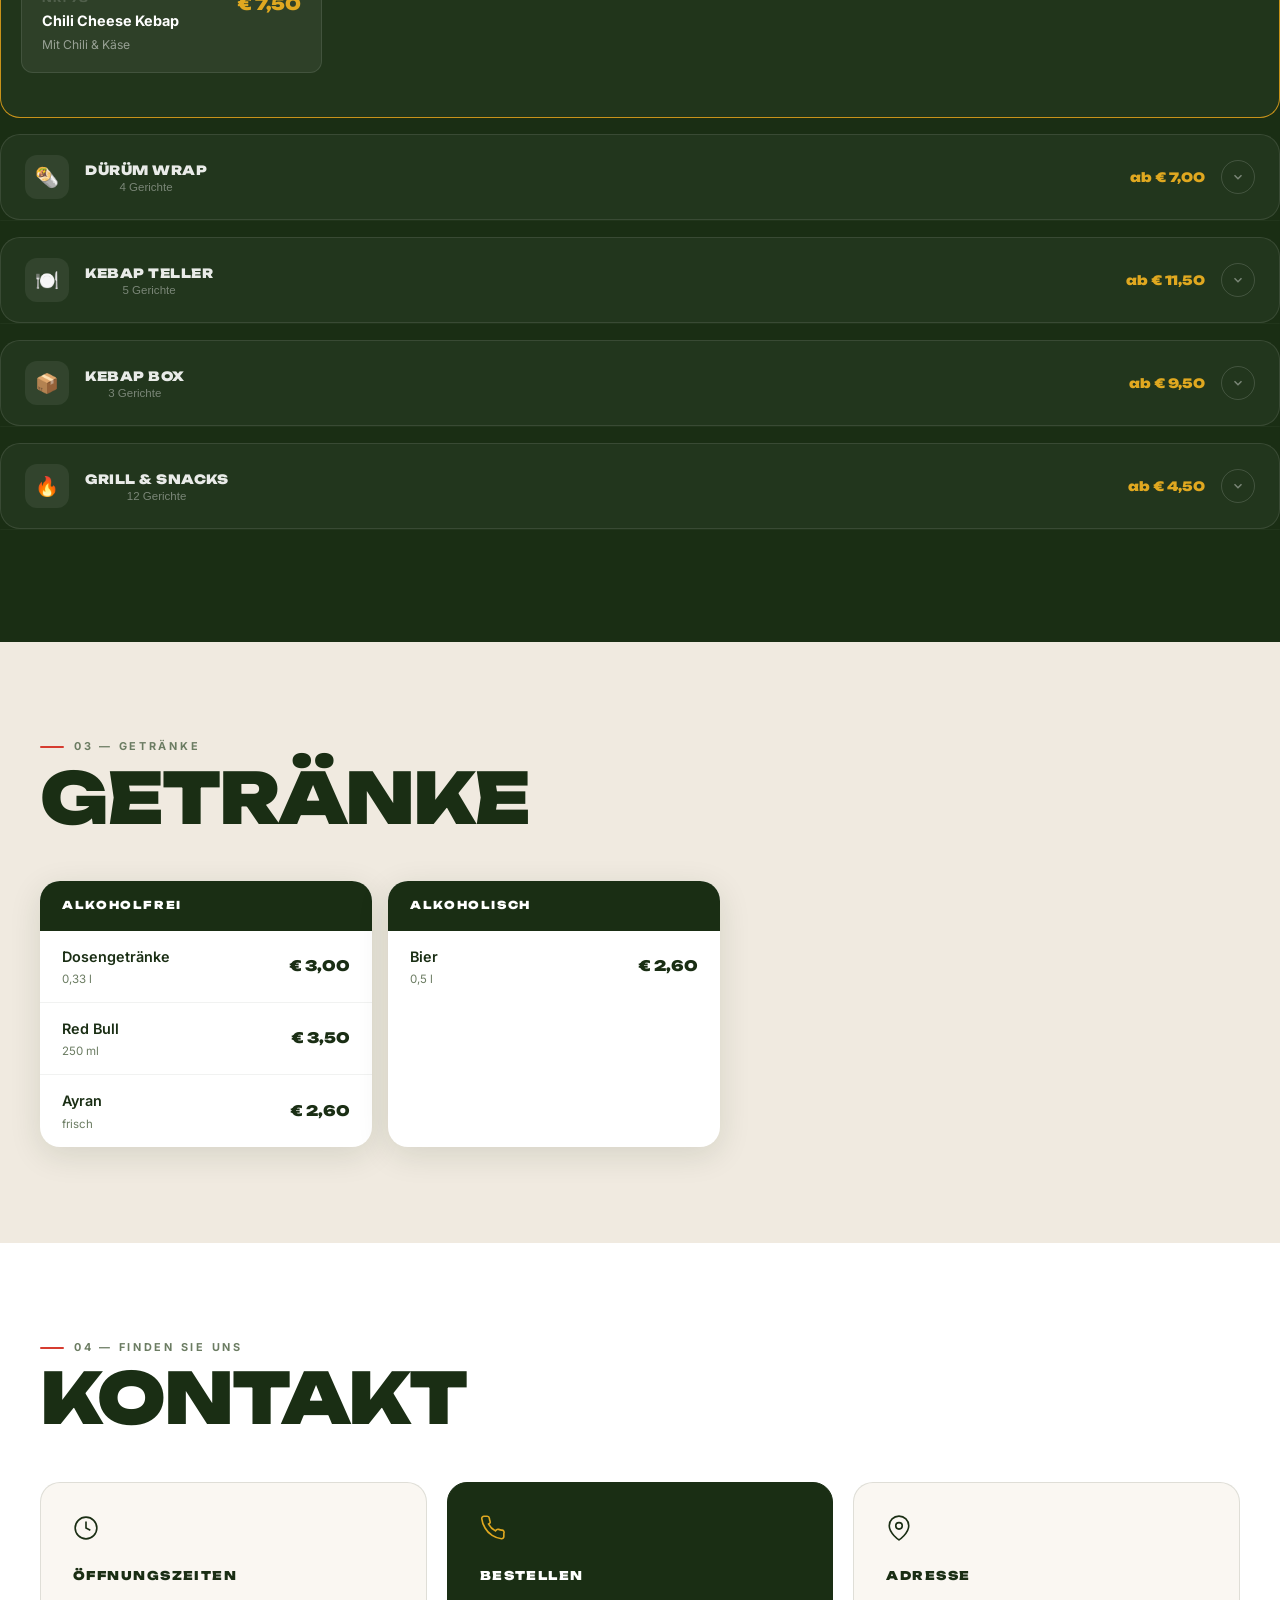
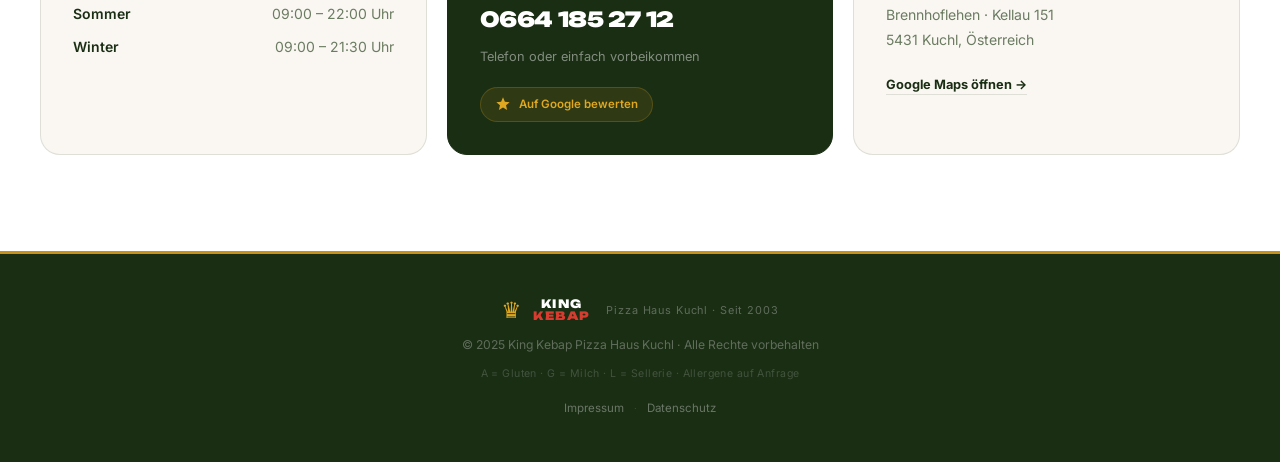
==== commit bf560aa2: "Fix accordion border lines + add Impressum and Datenschutz pages - Remove visible border lines on co" ====
--- a/index.html
+++ b/index.html
@@ -217,6 +217,11 @@
     </div>
     <p class="footer-copy">© 2025 King Kebap Pizza Haus Kuchl · Alle Rechte vorbehalten</p>
     <p class="footer-allergens">A = Gluten · G = Milch · L = Sellerie · Allergene auf Anfrage</p>
+    <div class="footer-links">
+      <a href="impressum.html">Impressum</a>
+      <span>·</span>
+      <a href="datenschutz.html">Datenschutz</a>
+    </div>
   </div>
 </footer>
 
--- a/style.css
+++ b/style.css
@@ -1,575 +1,652 @@
 /* ===========================
    KING KEBAP PIZZA HAUS
+   Premium Restaurant Design
    =========================== */
 
 :root {
-  --cream:      #EDE7D3;
-  --cream-2:    #E4DBC4;
-  --cream-card: #F5F0E6;
-  --green:      #1D3318;
-  --green-2:    #263D1F;
-  --red:        #D63C30;
-  --amber:      #C8932A;
-  --text:       #1D3318;
-  --muted:      #6A7A5C;
-  --border:     rgba(29,51,24,0.13);
-  --white:      #FFFFFF;
+  --green:    #1A2E14;
+  --green-2:  #243E1C;
+  --green-3:  #2F5225;
+  --red:      #D63C30;
+  --red-2:    #E84E42;
+  --amber:    #C8921A;
+  --amber-2:  #E0A820;
+  --cream:    #FAF7F2;
+  --cream-2:  #F0EAE0;
+  --white:    #FFFFFF;
+  --text:     #1A2E14;
+  --muted:    #6B7C62;
+  --border:   rgba(26,46,20,0.12);
+  --shadow-sm: 0 2px 12px rgba(26,46,20,0.08);
+  --shadow:    0 8px 32px rgba(26,46,20,0.12);
+  --shadow-lg: 0 20px 60px rgba(26,46,20,0.16);
 
   --font-display: 'Unbounded', 'Arial Black', sans-serif;
   --font-body:    'Inter', system-ui, sans-serif;
-  --r:  14px;
-  --rl: 22px;
+  --r:  12px;
+  --rl: 20px;
   --t:  0.22s cubic-bezier(0.4,0,0.2,1);
 }
 
-*,*::before,*::after{box-sizing:border-box;margin:0;padding:0}
-html{scroll-behavior:smooth}
-body{font-family:var(--font-body);background:var(--cream);color:var(--text);overflow-x:hidden;line-height:1.6}
-img{display:block;max-width:100%}
-a{text-decoration:none;color:inherit}
+*,*::before,*::after { box-sizing: border-box; margin: 0; padding: 0; }
+html { scroll-behavior: smooth; }
+body {
+  font-family: var(--font-body);
+  background: var(--white);
+  color: var(--text);
+  overflow-x: hidden;
+  line-height: 1.6;
+}
+img { display: block; max-width: 100%; }
+a { text-decoration: none; color: inherit; }
 
 /* ===========================
    NAVBAR
    =========================== */
-#navbar{
-  position:fixed;top:0;left:0;right:0;z-index:200;
-  background:transparent;
-  transition:background var(--t),border-color var(--t);
-}
-#navbar.scrolled{
-  background:rgba(237,231,211,0.96);
-  backdrop-filter:blur(12px);-webkit-backdrop-filter:blur(12px);
-  border-bottom:1px solid var(--border);
-}
-.nav-inner{
-  max-width:1280px;margin:0 auto;
-  padding:0 40px;height:68px;
-  display:flex;align-items:center;justify-content:space-between;
-}
-.nav-logo{display:flex;align-items:center;gap:10px}
-.logo-crown{font-size:1.5rem;color:var(--amber);line-height:1}
-.logo-lines{display:flex;flex-direction:column;line-height:1.1}
-.logo-king{
-  font-family:var(--font-display);font-size:0.75rem;font-weight:900;
-  color:var(--green);letter-spacing:0.12em;
-}
-.logo-kebap{
-  font-family:var(--font-display);font-size:0.75rem;font-weight:900;
-  color:var(--red);letter-spacing:0.12em;
-}
-.nav-links{display:flex;list-style:none;align-items:center;gap:2px}
-.nav-links a{
-  font-size:0.8rem;font-weight:600;letter-spacing:0.05em;
-  color:var(--green);padding:8px 14px;border-radius:50px;
-  border:1.5px solid transparent;
-  transition:border-color var(--t),background var(--t);
-}
-.nav-links a:hover{border-color:var(--border);background:rgba(29,51,24,0.05)}
-.nav-cta{
-  background:var(--green)!important;color:var(--cream)!important;
-  border-color:var(--green)!important;
-  font-family:var(--font-display)!important;font-size:0.68rem!important;
-  padding:10px 20px!important;
-}
-.nav-cta:hover{background:var(--green-2)!important}
-.burger{display:none;flex-direction:column;gap:5px;background:none;border:none;cursor:pointer;padding:6px}
-.burger span{display:block;width:22px;height:2px;background:var(--green);border-radius:2px;transition:var(--t)}
-
-/* ===========================
-   HERO — SPLIT LAYOUT
-   =========================== */
-#hero{
-  min-height:100svh;background:var(--cream);
-  padding-top:68px;overflow:hidden;
-}
-.hero-inner{
-  max-width:1280px;margin:0 auto;
-  padding:60px 40px 60px;
-  min-height:calc(100svh - 68px);
-  display:grid;
-  grid-template-columns:1fr 1fr;
-  align-items:center;
-  gap:48px;
+#navbar {
+  position: fixed; top: 0; left: 0; right: 0; z-index: 200;
+  transition: background var(--t), box-shadow var(--t);
+}
+#navbar.scrolled {
+  background: rgba(26,46,20,0.97);
+  backdrop-filter: blur(12px);
+  -webkit-backdrop-filter: blur(12px);
+  box-shadow: 0 2px 24px rgba(0,0,0,0.3);
+}
+.nav-inner {
+  max-width: 1280px; margin: 0 auto;
+  padding: 0 40px; height: 68px;
+  display: flex; align-items: center; justify-content: space-between;
+}
+.nav-logo { display: flex; align-items: center; gap: 10px; }
+.logo-crown { font-size: 1.4rem; color: var(--amber-2); line-height: 1; }
+.logo-lines { display: flex; flex-direction: column; line-height: 1.1; }
+.logo-king  { font-family: var(--font-display); font-size: 0.72rem; font-weight: 900; color: var(--white); letter-spacing: 0.12em; }
+.logo-kebap { font-family: var(--font-display); font-size: 0.72rem; font-weight: 900; color: var(--red); letter-spacing: 0.12em; }
+.nav-links { display: flex; list-style: none; align-items: center; gap: 2px; }
+.nav-links a {
+  font-size: 0.78rem; font-weight: 600; letter-spacing: 0.06em;
+  color: rgba(255,255,255,0.8); padding: 8px 14px; border-radius: 8px;
+  transition: color var(--t), background var(--t);
+}
+.nav-links a:hover { color: var(--white); background: rgba(255,255,255,0.1); }
+.nav-cta {
+  background: var(--red) !important; color: var(--white) !important;
+  font-family: var(--font-display) !important;
+  font-size: 0.65rem !important; font-weight: 900 !important;
+  padding: 10px 20px !important; border-radius: 50px !important;
+  letter-spacing: 0.06em !important;
+}
+.nav-cta:hover { background: var(--red-2) !important; }
+.burger { display: none; flex-direction: column; gap: 5px; background: none; border: none; cursor: pointer; padding: 6px; }
+.burger span { display: block; width: 22px; height: 2px; background: var(--white); border-radius: 2px; transition: var(--t); }
+
+/* ===========================
+   HERO — DARK FULL-SCREEN
+   =========================== */
+#hero {
+  min-height: 100svh;
+  background: var(--green);
+  position: relative;
+  overflow: hidden;
+  display: flex;
+  align-items: center;
+}
+.hero-bg-img {
+  position: absolute; inset: 0;
+  background-image: url('https://images.unsplash.com/photo-1565299624946-b28f40a0ae38?w=1400&q=80&auto=format&fit=crop');
+  background-size: cover;
+  background-position: center;
+  opacity: 0.18;
+  transform: scale(1.05);
+  animation: slowZoom 20s ease-in-out infinite alternate;
+}
+@keyframes slowZoom {
+  from { transform: scale(1.05); }
+  to   { transform: scale(1.12); }
+}
+.hero-bg-gradient {
+  position: absolute; inset: 0;
+  background: linear-gradient(135deg,
+    rgba(26,46,20,0.95) 0%,
+    rgba(26,46,20,0.7) 50%,
+    rgba(26,46,20,0.85) 100%);
+}
+.hero-inner {
+  position: relative; z-index: 2;
+  max-width: 1280px; margin: 0 auto;
+  padding: 120px 40px 80px;
+  width: 100%;
+  display: grid;
+  grid-template-columns: 1fr 1fr;
+  align-items: center;
+  gap: 60px;
+  min-height: 100svh;
 }
 /* LEFT */
-.hero-left{display:flex;flex-direction:column;gap:32px}
-.hero-tag{
-  display:inline-flex;align-items:center;gap:10px;
-  width:fit-content;
-  font-size:0.78rem;font-weight:600;letter-spacing:0.1em;text-transform:uppercase;
-  color:var(--muted);border:1.5px solid var(--border);
-  padding:8px 18px;border-radius:50px;
-}
-.hero-tag-dot{
-  width:7px;height:7px;border-radius:50%;
-  background:var(--red);flex-shrink:0;
-  animation:pulse 2s ease-in-out infinite;
-}
-@keyframes pulse{
-  0%,100%{box-shadow:0 0 0 0 rgba(214,60,48,0.4)}
-  50%{box-shadow:0 0 0 6px rgba(214,60,48,0)}
-}
-.hero-title{display:flex;flex-direction:column;line-height:0.88;gap:4px}
-.hero-title-line{
-  font-family:var(--font-display);font-weight:900;
-  font-size:clamp(3.5rem,7.5vw,7.5rem);
-  color:var(--green);letter-spacing:-0.03em;
-  display:block;
-}
-.hero-title-accent{color:var(--red)}
-.hero-title-sm{
-  font-size:clamp(1.2rem,2.5vw,2.5rem)!important;
-  color:var(--muted)!important;font-weight:700!important;
-  letter-spacing:0.05em!important;margin-top:8px;
-}
-.hero-desc{
-  font-size:1rem;color:var(--muted);line-height:1.7;
-  max-width:420px;
-}
-.hero-actions{display:flex;gap:12px;flex-wrap:wrap}
-.btn-primary{
-  display:inline-flex;align-items:center;gap:8px;
-  font-family:var(--font-display);font-size:0.72rem;font-weight:900;
-  letter-spacing:0.08em;text-transform:uppercase;
-  background:var(--green);color:var(--cream);
-  padding:14px 28px;border-radius:50px;
-  transition:background var(--t),transform var(--t),box-shadow var(--t);
-  box-shadow:0 4px 20px rgba(29,51,24,0.2);
-}
-.btn-primary:hover{background:var(--green-2);transform:translateY(-2px);box-shadow:0 8px 28px rgba(29,51,24,0.25)}
-.btn-outline{
-  display:inline-flex;align-items:center;gap:8px;
-  font-size:0.85rem;font-weight:600;
-  color:var(--text);padding:13px 24px;border-radius:50px;
-  border:1.5px solid var(--border);
-  transition:border-color var(--t),background var(--t);
-}
-.btn-outline:hover{border-color:var(--green);background:rgba(29,51,24,0.04)}
-.hero-stats{display:flex;align-items:center;gap:24px}
-.stat{display:flex;flex-direction:column}
-.stat-num{
-  font-family:var(--font-display);font-size:1.5rem;font-weight:900;
-  color:var(--green);letter-spacing:-0.03em;line-height:1;
-}
-.stat-label{font-size:0.72rem;color:var(--muted);font-weight:500;margin-top:4px;letter-spacing:0.05em}
-.stat-divider{width:1px;height:36px;background:var(--border)}
+.hero-left { display: flex; flex-direction: column; gap: 28px; }
+.hero-tag {
+  display: inline-flex; align-items: center; gap: 10px;
+  width: fit-content;
+  font-size: 0.72rem; font-weight: 600; letter-spacing: 0.15em; text-transform: uppercase;
+  color: rgba(255,255,255,0.6);
+  border: 1px solid rgba(255,255,255,0.15);
+  padding: 8px 18px; border-radius: 50px;
+}
+.hero-tag-dot {
+  width: 7px; height: 7px; border-radius: 50%;
+  background: var(--red-2); flex-shrink: 0;
+  animation: pulse 2s ease-in-out infinite;
+}
+@keyframes pulse {
+  0%,100% { box-shadow: 0 0 0 0 rgba(232,78,66,0.5); }
+  50%      { box-shadow: 0 0 0 7px rgba(232,78,66,0); }
+}
+.hero-title {
+  display: flex; flex-direction: column;
+  line-height: 0.88; gap: 2px;
+}
+.hero-title-line {
+  font-family: var(--font-display); font-weight: 900;
+  font-size: clamp(3.2rem, 7vw, 7rem);
+  letter-spacing: -0.03em; display: block;
+  color: var(--white);
+}
+.hero-title-red { color: var(--red); }
+.hero-title-sub {
+  font-size: clamp(1rem, 2vw, 1.8rem) !important;
+  color: rgba(255,255,255,0.45) !important;
+  font-weight: 700 !important;
+  letter-spacing: 0.06em !important;
+  margin-top: 10px;
+}
+.hero-desc {
+  font-size: 1rem; color: rgba(255,255,255,0.6);
+  line-height: 1.75; max-width: 400px;
+}
+.hero-actions { display: flex; gap: 12px; flex-wrap: wrap; }
+.btn-red {
+  display: inline-flex; align-items: center; gap: 8px;
+  font-family: var(--font-display); font-size: 0.68rem; font-weight: 900;
+  letter-spacing: 0.08em; text-transform: uppercase;
+  background: var(--red); color: var(--white);
+  padding: 14px 28px; border-radius: 50px;
+  transition: background var(--t), transform var(--t), box-shadow var(--t);
+  box-shadow: 0 4px 24px rgba(214,60,48,0.4);
+}
+.btn-red:hover { background: var(--red-2); transform: translateY(-2px); box-shadow: 0 8px 32px rgba(214,60,48,0.5); }
+.btn-ghost-white {
+  display: inline-flex; align-items: center; gap: 8px;
+  font-size: 0.85rem; font-weight: 600;
+  color: rgba(255,255,255,0.8);
+  padding: 13px 24px; border-radius: 50px;
+  border: 1.5px solid rgba(255,255,255,0.2);
+  transition: all var(--t);
+}
+.btn-ghost-white:hover { border-color: rgba(255,255,255,0.5); color: var(--white); background: rgba(255,255,255,0.07); }
+.hero-stats {
+  display: flex; align-items: center; gap: 0;
+  background: rgba(255,255,255,0.06);
+  border: 1px solid rgba(255,255,255,0.1);
+  border-radius: var(--rl);
+  padding: 20px 28px;
+  backdrop-filter: blur(8px);
+  width: fit-content;
+}
+.stat { display: flex; flex-direction: column; align-items: center; padding: 0 24px; }
+.stat:first-child { padding-left: 0; }
+.stat:last-child { padding-right: 0; }
+.stat-num {
+  font-family: var(--font-display); font-size: 1.6rem; font-weight: 900;
+  color: var(--white); letter-spacing: -0.03em; line-height: 1;
+}
+.stat-label { font-size: 0.7rem; color: rgba(255,255,255,0.45); font-weight: 500; margin-top: 5px; letter-spacing: 0.06em; }
+.stat-divider { width: 1px; height: 40px; background: rgba(255,255,255,0.12); }
 
 /* RIGHT */
-.hero-right{display:flex;justify-content:center;align-items:center}
-.hero-img-frame{position:relative;width:100%;max-width:520px}
-.hero-img-blob{
-  position:absolute;inset:8% 4%;
-  background:var(--red);
-  border-radius:42% 58% 62% 38% / 44% 36% 64% 56%;
-  z-index:0;opacity:0.8;
-  animation:morphBlob 9s ease-in-out infinite;
-}
-@keyframes morphBlob{
-  0%,100%{border-radius:42% 58% 62% 38% / 44% 36% 64% 56%}
-  33%{border-radius:55% 45% 38% 62% / 58% 50% 50% 42%}
-  66%{border-radius:35% 65% 55% 45% / 40% 60% 40% 60%}
-}
-.hero-img{
-  position:relative;z-index:1;
-  width:100%;aspect-ratio:1;object-fit:cover;
-  border-radius:42% 58% 62% 38% / 44% 36% 64% 56%;
-  box-shadow:0 32px 80px rgba(29,51,24,0.2);
-  animation:morphImg 9s ease-in-out infinite, floatImg 6s ease-in-out infinite;
-}
-@keyframes morphImg{
-  0%,100%{border-radius:42% 58% 62% 38% / 44% 36% 64% 56%}
-  33%{border-radius:55% 45% 38% 62% / 58% 50% 50% 42%}
-  66%{border-radius:35% 65% 55% 45% / 40% 60% 40% 60%}
-}
-@keyframes floatImg{
-  0%,100%{transform:translateY(0)}
-  50%{transform:translateY(-12px)}
-}
-/* Rotating badge */
-.hero-badge{
-  position:absolute;top:-16px;right:-16px;
-  width:clamp(90px,10vw,120px);height:clamp(90px,10vw,120px);
-  z-index:3;animation:spin 16s linear infinite;
-  cursor:default;
-}
-.badge-ring{width:100%;height:100%;fill:none;stroke:none}
-.badge-ring text{
-  font-family:var(--font-display);font-size:11px;font-weight:700;
-  fill:var(--green);letter-spacing:0.07em;text-transform:uppercase;
-}
-.badge-star{
-  position:absolute;top:50%;left:50%;
-  transform:translate(-50%,-50%);
-  font-size:1.2rem;color:var(--amber);
-}
-@keyframes spin{from{transform:rotate(0deg)}to{transform:rotate(360deg)}}
+.hero-right { display: flex; justify-content: center; align-items: center; }
+.hero-img-wrap {
+  position: relative;
+  width: 100%; max-width: 480px;
+}
+.hero-img-ring {
+  position: absolute; inset: -20px;
+  border: 1px solid rgba(255,255,255,0.08);
+  border-radius: 50%;
+}
+.hero-img-ring-2 {
+  position: absolute; inset: -44px;
+  border: 1px dashed rgba(200,146,26,0.2);
+  border-radius: 50%;
+  animation: spin 40s linear infinite;
+}
+@keyframes spin { from { transform: rotate(0deg); } to { transform: rotate(360deg); } }
+.hero-badge {
+  position: absolute; top: -10px; right: -10px;
+  width: 110px; height: 110px; z-index: 4;
+  animation: spin 18s linear infinite;
+}
+.badge-ring { width: 100%; height: 100%; fill: none; stroke: none; }
+.badge-ring text {
+  font-family: var(--font-display); font-size: 10.5px; font-weight: 700;
+  fill: rgba(255,255,255,0.7); letter-spacing: 0.08em; text-transform: uppercase;
+}
+.badge-star {
+  position: absolute; top: 50%; left: 50%;
+  transform: translate(-50%,-50%);
+  font-size: 1.4rem; color: var(--amber-2);
+}
+.hero-img-circle {
+  position: absolute; inset: 6%;
+  background: radial-gradient(circle, var(--red) 0%, rgba(170,30,20,0.6) 100%);
+  border-radius: 50%;
+  z-index: 0;
+}
+.hero-img {
+  position: relative; z-index: 1;
+  width: 100%; aspect-ratio: 1; object-fit: cover; border-radius: 50%;
+  box-shadow: 0 32px 80px rgba(0,0,0,0.4), 0 0 0 6px rgba(255,255,255,0.06);
+  animation: float 6s ease-in-out infinite;
+}
+@keyframes float {
+  0%,100% { transform: translateY(0); }
+  50%      { transform: translateY(-14px); }
+}
 
 /* ===========================
    MARQUEE
    =========================== */
-.marquee-wrap{
-  background:var(--green);overflow:hidden;
-  border-top:3px solid var(--amber);
-  border-bottom:3px solid var(--amber);
-  padding:13px 0;
-}
-.marquee-track{
-  display:flex;width:max-content;
-  animation:marquee 28s linear infinite;
-}
-.marquee-track span{
-  font-family:var(--font-display);font-size:0.8rem;font-weight:700;
-  letter-spacing:0.12em;text-transform:uppercase;
-  color:var(--cream);padding:0 28px;white-space:nowrap;flex-shrink:0;
-}
-.marquee-track span:nth-child(even){color:var(--amber)}
-@keyframes marquee{from{transform:translateX(0)}to{transform:translateX(-50%)}}
-
-/* ===========================
-   PAGE SECTIONS
-   =========================== */
-.page-section{padding:96px 40px;max-width:1280px;margin:0 auto}
-.page-section-dark{
-  background:var(--green);max-width:100%;
-  padding-left:0;padding-right:0;
-}
-.page-section-dark .section-intro{padding:0 40px}
-.page-section-dark .section-heading{color:var(--cream)}
-.page-section-dark .section-label{color:rgba(237,231,211,0.45)}
-.page-section-dark .section-sub{color:rgba(237,231,211,0.55)}
-
-.section-intro{margin-bottom:52px}
-.section-label{
-  font-size:0.7rem;font-weight:700;letter-spacing:0.22em;
-  text-transform:uppercase;color:var(--muted);margin-bottom:8px;
-}
-.section-heading{
-  font-family:var(--font-display);
-  font-size:clamp(2.5rem,6vw,5.5rem);
-  font-weight:900;color:var(--green);
-  line-height:0.88;letter-spacing:-0.03em;
-  margin-bottom:12px;
-}
-.section-sub{font-size:0.88rem;color:var(--muted);max-width:500px}
+.marquee-wrap {
+  background: var(--amber); overflow: hidden;
+  border-top: 0; border-bottom: 0;
+  padding: 14px 0;
+}
+.marquee-track {
+  display: flex; width: max-content;
+  animation: marquee 26s linear infinite;
+}
+.marquee-track span {
+  font-family: var(--font-display); font-size: 0.75rem; font-weight: 900;
+  letter-spacing: 0.15em; text-transform: uppercase;
+  color: var(--green); padding: 0 24px; white-space: nowrap; flex-shrink: 0;
+}
+.marquee-track span:nth-child(even) { color: rgba(26,46,20,0.5); }
+@keyframes marquee { from { transform: translateX(0); } to { transform: translateX(-50%); } }
+
+/* ===========================
+   PAGE SECTION BASE
+   =========================== */
+.page-section { padding: 96px 40px; }
+.max-w { max-width: 1280px; margin: 0 auto; }
+.section-intro { margin-bottom: 52px; }
+.section-label {
+  font-size: 0.68rem; font-weight: 700; letter-spacing: 0.25em;
+  text-transform: uppercase; color: var(--muted); margin-bottom: 10px;
+  display: flex; align-items: center; gap: 10px;
+}
+.section-label::before {
+  content: '';
+  display: block; width: 24px; height: 2px;
+  background: var(--red); border-radius: 2px;
+}
+.section-heading {
+  font-family: var(--font-display);
+  font-size: clamp(2.4rem, 5.5vw, 5rem);
+  font-weight: 900; color: var(--text);
+  line-height: 0.9; letter-spacing: -0.03em; margin-bottom: 14px;
+}
+.section-sub { font-size: 0.88rem; color: var(--muted); max-width: 480px; line-height: 1.7; }
+
+/* ===========================
+   PIZZA SECTION — white bg
+   =========================== */
+#pizza { background: var(--white); }
 
 /* ===========================
    CATEGORY ACCORDION
    =========================== */
-.category-block{margin-bottom:48px}
-.category-header{
-  display:flex;align-items:center;justify-content:space-between;
-  padding:18px 24px;
-  background:var(--cream-card);
-  border:1.5px solid var(--border);
-  border-radius:var(--r);
-  cursor:pointer;
-  transition:background var(--t),border-color var(--t);
-  user-select:none;
-  margin-bottom:16px;
-}
-.category-header:hover{border-color:rgba(29,51,24,0.3);background:var(--cream-2)}
-.category-header-left{display:flex;align-items:center;gap:16px}
-.category-icon{
-  width:40px;height:40px;background:var(--green);border-radius:10px;
-  display:flex;align-items:center;justify-content:center;
-  font-size:1.1rem;flex-shrink:0;
-}
-.page-section-dark .category-icon{background:rgba(237,231,211,0.1)}
-.category-name{
-  font-family:var(--font-display);font-size:0.82rem;font-weight:900;
-  color:var(--text);letter-spacing:0.05em;text-transform:uppercase;
-}
-.page-section-dark .category-name{color:var(--cream)}
-.category-count{
-  font-size:0.72rem;color:var(--muted);margin-top:3px;font-weight:500;
-}
-.page-section-dark .category-count{color:rgba(237,231,211,0.5)}
-.category-header-right{display:flex;align-items:center;gap:16px}
-.category-price-range{
-  font-family:var(--font-display);font-size:0.78rem;font-weight:700;
-  color:var(--green);letter-spacing:-0.01em;
-}
-.page-section-dark .category-price-range{color:var(--amber)}
-.category-toggle{
-  width:32px;height:32px;border-radius:50%;
-  border:1.5px solid var(--border);background:transparent;
-  display:flex;align-items:center;justify-content:center;
-  transition:background var(--t),transform var(--t);
-  flex-shrink:0;
-}
-.category-header:hover .category-toggle{background:var(--green);border-color:var(--green)}
-.category-header:hover .category-toggle svg{stroke:var(--cream)}
-.category-toggle svg{
-  stroke:var(--muted);
-  transition:transform var(--t),stroke var(--t);
-}
-.category-header[aria-expanded="true"] .category-toggle svg{transform:rotate(180deg)}
-.page-section-dark .category-toggle{border-color:rgba(237,231,211,0.2)}
-.page-section-dark .category-toggle svg{stroke:rgba(237,231,211,0.5)}
-
-/* Category grid */
-.category-grid{
-  display:grid;
-  grid-template-columns:repeat(auto-fill,minmax(280px,1fr));
-  gap:12px;
-}
-.category-grid-wrap{
-  max-height:0;overflow:hidden;
-  transition:max-height 0.45s cubic-bezier(0.4,0,0.2,1);
-}
-.category-grid-wrap.open{max-height:3000px}
-
-/* Show-more button */
-.show-more-wrap{
-  display:flex;justify-content:center;margin-top:16px;
-}
-.show-more-btn{
-  display:none;
-  align-items:center;gap:8px;
-  font-size:0.78rem;font-weight:700;letter-spacing:0.06em;
-  text-transform:uppercase;
-  background:none;border:1.5px solid var(--border);
-  color:var(--text);padding:10px 24px;border-radius:50px;
-  cursor:pointer;transition:all var(--t);
-}
-.show-more-btn.visible{display:inline-flex}
-.show-more-btn:hover{border-color:var(--green);background:rgba(29,51,24,0.05)}
-.page-section-dark .show-more-btn{color:var(--cream);border-color:rgba(237,231,211,0.2)}
-.page-section-dark .show-more-btn:hover{border-color:var(--cream);background:rgba(237,231,211,0.05)}
-.menu-card.card-hidden{display:none}
-.menu-card.card-hidden.card-revealed{display:flex}
+.category-block { margin-bottom: 16px; }
+.category-header {
+  width: 100%;
+  display: flex; align-items: center; justify-content: space-between;
+  padding: 20px 24px;
+  background: var(--white);
+  border: 1.5px solid var(--border);
+  border-radius: var(--rl);
+  cursor: pointer;
+  transition: background var(--t), border-color var(--t), box-shadow var(--t);
+  user-select: none;
+  box-shadow: var(--shadow-sm);
+  margin-bottom: 0;
+}
+.category-header:hover {
+  border-color: var(--green);
+  box-shadow: var(--shadow);
+}
+.category-header[aria-expanded="true"] {
+  border-color: var(--green);
+  background: var(--green);
+  border-bottom-left-radius: 0;
+  border-bottom-right-radius: 0;
+  box-shadow: none;
+}
+.category-header[aria-expanded="true"] .category-name { color: var(--white); }
+.category-header[aria-expanded="true"] .category-count { color: rgba(255,255,255,0.5); }
+.category-header[aria-expanded="true"] .category-price-range { color: var(--amber-2); }
+.category-header[aria-expanded="true"] .category-toggle { border-color: rgba(255,255,255,0.2); }
+.category-header[aria-expanded="true"] .category-toggle svg { stroke: rgba(255,255,255,0.7); }
+.category-header-left { display: flex; align-items: center; gap: 16px; }
+.category-icon {
+  width: 44px; height: 44px;
+  background: var(--cream-2); border-radius: 12px;
+  display: flex; align-items: center; justify-content: center;
+  font-size: 1.2rem; flex-shrink: 0;
+  transition: background var(--t);
+}
+.category-header[aria-expanded="true"] .category-icon { background: rgba(255,255,255,0.12); }
+.category-name {
+  font-family: var(--font-display); font-size: 0.8rem; font-weight: 900;
+  color: var(--text); letter-spacing: 0.04em; text-transform: uppercase;
+  transition: color var(--t);
+}
+.category-count { font-size: 0.72rem; color: var(--muted); margin-top: 3px; font-weight: 500; transition: color var(--t); }
+.category-header-right { display: flex; align-items: center; gap: 16px; }
+.category-price-range {
+  font-family: var(--font-display); font-size: 0.8rem; font-weight: 900;
+  color: var(--green); letter-spacing: -0.01em; transition: color var(--t);
+}
+.category-toggle {
+  width: 34px; height: 34px; border-radius: 50%; flex-shrink: 0;
+  border: 1.5px solid var(--border); background: transparent;
+  display: flex; align-items: center; justify-content: center;
+  transition: all var(--t);
+}
+.category-toggle svg { stroke: var(--muted); transition: transform var(--t), stroke var(--t); }
+.category-header[aria-expanded="true"] .category-toggle svg { transform: rotate(180deg); }
+
+/* Grid wrap / open-close */
+.category-grid-wrap {
+  max-height: 0; overflow: hidden;
+  border: 1.5px solid transparent;
+  border-top: none;
+  border-bottom-left-radius: var(--rl);
+  border-bottom-right-radius: var(--rl);
+  background: var(--cream);
+  transition: max-height 0.45s cubic-bezier(0.4,0,0.2,1), border-color 0.2s ease;
+}
+.category-grid-wrap.open {
+  max-height: 4000px;
+  border-color: var(--green);
+}
+.category-grid {
+  display: grid;
+  grid-template-columns: repeat(auto-fill, minmax(280px,1fr));
+  gap: 12px;
+  padding: 20px;
+}
+.show-more-wrap { display: flex; justify-content: center; padding: 4px 20px 20px; }
+.show-more-btn {
+  display: none; align-items: center; gap: 8px;
+  font-size: 0.75rem; font-weight: 700; letter-spacing: 0.08em; text-transform: uppercase;
+  background: var(--white); border: 1.5px solid var(--border);
+  color: var(--text); padding: 10px 24px; border-radius: 50px;
+  cursor: pointer; transition: all var(--t); box-shadow: var(--shadow-sm);
+}
+.show-more-btn.visible { display: inline-flex; }
+.show-more-btn:hover { border-color: var(--green); background: var(--green); color: var(--white); }
 
 /* ===========================
    MENU CARDS
    =========================== */
-.menu-card{
-  background:var(--cream-card);border:1.5px solid var(--border);
-  border-radius:var(--r);padding:18px 20px;
-  display:flex;justify-content:space-between;align-items:flex-start;gap:12px;
-  cursor:default;
-  transition:border-color var(--t),transform var(--t),box-shadow var(--t);
-}
-.menu-card:hover{
-  border-color:var(--green);transform:translateY(-3px);
-  box-shadow:0 10px 32px rgba(29,51,24,0.09);
-}
-.page-section-dark .menu-card{
-  background:rgba(237,231,211,0.05);
-  border-color:rgba(237,231,211,0.1);
-}
-.page-section-dark .menu-card:hover{
-  border-color:rgba(237,231,211,0.3);
-  box-shadow:0 10px 32px rgba(0,0,0,0.2);
-}
-.card-left{flex:1;min-width:0}
-.card-nr{
-  font-size:0.65rem;font-weight:700;letter-spacing:0.12em;
-  color:var(--muted);opacity:0.6;margin-bottom:5px;
-  font-family:var(--font-display);
-}
-.page-section-dark .card-nr{color:rgba(237,231,211,0.35)}
-.card-name{
-  font-size:0.9rem;font-weight:700;color:var(--text);
-  margin-bottom:5px;line-height:1.3;
-}
-.page-section-dark .card-name{color:var(--cream)}
-.card-ing{font-size:0.76rem;color:var(--muted);line-height:1.5}
-.page-section-dark .card-ing{color:rgba(237,231,211,0.5)}
-.card-tags{margin-top:7px;display:flex;flex-wrap:wrap;gap:4px}
-.tag{
-  font-size:0.58rem;font-weight:700;letter-spacing:0.06em;
-  text-transform:uppercase;padding:3px 8px;border-radius:50px;
-}
-.tag-veg   {background:rgba(52,211,153,0.1);color:#22A06B;border:1px solid rgba(52,211,153,0.22)}
-.tag-spicy {background:rgba(214,60,48,0.1); color:var(--red);border:1px solid rgba(214,60,48,0.2)}
-.tag-fisch {background:rgba(37,99,235,0.1); color:#2563EB;border:1px solid rgba(37,99,235,0.2)}
-.tag-special{background:rgba(200,147,42,0.1);color:var(--amber);border:1px solid rgba(200,147,42,0.22)}
-.card-right{flex-shrink:0}
-.card-price{
-  font-family:var(--font-display);font-size:1rem;font-weight:900;
-  color:var(--green);white-space:nowrap;letter-spacing:-0.02em;
-}
-.page-section-dark .card-price{color:var(--amber)}
-
-/* ===========================
-   SPEISEN SPLIT HERO
-   =========================== */
-.split-hero{
-  display:grid;grid-template-columns:1fr 1fr;gap:56px;
-  align-items:center;margin-bottom:64px;
-  padding:0 40px;
-}
-.split-img-wrap{
-  position:relative;border-radius:var(--rl);overflow:hidden;aspect-ratio:4/3;
-}
-.split-img-wrap img{width:100%;height:100%;object-fit:cover;filter:brightness(0.8)}
-.split-badge{
-  position:absolute;top:20px;right:20px;
-  background:var(--amber);color:var(--green);
-  border-radius:12px;padding:10px 14px;
-  font-family:var(--font-display);font-size:0.65rem;font-weight:900;
-  letter-spacing:0.1em;text-align:center;line-height:1.4;
-}
-.split-text{padding:8px 0}
-.split-text h3{
-  font-family:var(--font-display);font-size:clamp(2rem,4vw,3rem);
-  font-weight:900;color:var(--cream);letter-spacing:-0.03em;
-  line-height:0.9;margin:12px 0 16px;
-}
-.split-text p{font-size:0.88rem;color:rgba(237,231,211,0.6);line-height:1.7;margin-bottom:24px}
-.split-pills{display:flex;flex-wrap:wrap;gap:8px}
-.split-pills span{
-  font-size:0.78rem;font-weight:600;
-  border:1.5px solid rgba(237,231,211,0.2);
-  color:rgba(237,231,211,0.7);
-  padding:7px 16px;border-radius:50px;
-}
-
-/* ===========================
-   GETRÄNKE
-   =========================== */
-.getraenke-grid{
-  display:grid;grid-template-columns:repeat(auto-fill,minmax(260px,1fr));
-  gap:16px;max-width:700px;
-}
-.getraenke-group{
-  background:var(--cream-card);border:1.5px solid var(--border);
-  border-radius:var(--rl);overflow:hidden;
-}
-.getraenke-head{
-  background:var(--green);padding:14px 20px;
-}
-.getraenke-title{
-  font-family:var(--font-display);font-size:0.68rem;font-weight:900;
-  letter-spacing:0.15em;text-transform:uppercase;color:var(--cream);
-}
-.getraenke-item{
-  display:flex;justify-content:space-between;align-items:center;
-  padding:14px 20px;border-bottom:1px solid var(--border);
-  transition:background var(--t);
-}
-.getraenke-item:last-child{border-bottom:none}
-.getraenke-item:hover{background:rgba(29,51,24,0.04)}
-.g-name{font-size:0.88rem;font-weight:600;color:var(--text)}
-.g-sub{font-size:0.72rem;color:var(--muted);margin-top:2px}
-.g-price{
-  font-family:var(--font-display);font-size:0.88rem;font-weight:900;
-  color:var(--green);white-space:nowrap;
-}
-
-/* ===========================
-   INFO / KONTAKT
-   =========================== */
-.info-section{background:var(--cream-2);max-width:100%;padding:96px 40px}
-.info-section .section-intro{max-width:1280px;margin-left:auto;margin-right:auto}
-.info-cards{
-  display:grid;grid-template-columns:repeat(3,1fr);gap:20px;
-  max-width:1280px;margin:0 auto;
-}
-.info-card{
-  background:var(--cream-card);border:1.5px solid var(--border);
-  border-radius:var(--rl);padding:32px;
-}
-.info-card-featured{
-  background:var(--green);border-color:var(--green);color:var(--cream);
-}
-.info-card-featured h3{color:var(--cream)}
-.info-icon{margin-bottom:16px;color:var(--green)}
-.info-card-featured .info-icon{color:var(--amber)}
-.info-card h3{
-  font-family:var(--font-display);font-size:0.78rem;font-weight:900;
-  letter-spacing:0.1em;text-transform:uppercase;margin-bottom:16px;
-}
-.hours{display:flex;flex-direction:column;gap:10px}
-.hours-row{display:flex;justify-content:space-between;font-size:0.875rem;gap:16px}
-.hours-row span:first-child{font-weight:600}
-.hours-row span:last-child{color:var(--muted)}
-.info-phone{
-  font-family:var(--font-display);font-size:1.3rem;font-weight:900;
-  color:var(--cream);letter-spacing:-0.02em;display:block;
-  margin-bottom:10px;transition:color var(--t);
-}
-.info-phone:hover{color:var(--amber)}
-.info-card-featured p{font-size:0.8rem;color:rgba(237,231,211,0.5);margin-bottom:20px}
-.info-stars{
-  display:inline-flex;align-items:center;gap:8px;
-  font-size:0.75rem;font-weight:600;color:var(--amber);
-  background:rgba(200,147,42,0.1);border:1px solid rgba(200,147,42,0.25);
-  padding:7px 14px;border-radius:50px;
-}
-.info-addr{font-size:0.88rem;color:var(--muted);line-height:1.7;margin-bottom:16px}
-.info-maps{
-  font-size:0.8rem;font-weight:700;color:var(--green);
-  border-bottom:1.5px solid var(--border);padding-bottom:2px;
-  transition:color var(--t),border-color var(--t);
-}
-.info-maps:hover{color:var(--red);border-color:var(--red)}
+.menu-card {
+  background: var(--white);
+  border: 1.5px solid rgba(26,46,20,0.08);
+  border-radius: var(--r);
+  padding: 18px 20px;
+  display: flex; justify-content: space-between; align-items: flex-start; gap: 12px;
+  cursor: default;
+  box-shadow: var(--shadow-sm);
+  transition: border-color var(--t), transform var(--t), box-shadow var(--t);
+}
+.menu-card:hover {
+  border-color: var(--green); transform: translateY(-3px);
+  box-shadow: var(--shadow);
+}
+.menu-card.card-hidden { display: none; }
+.menu-card.card-hidden.card-revealed { display: flex; }
+.card-left { flex: 1; min-width: 0; }
+.card-nr {
+  font-size: 0.62rem; font-weight: 700; letter-spacing: 0.14em;
+  color: var(--muted); opacity: 0.55; margin-bottom: 5px;
+  font-family: var(--font-display);
+}
+.card-name { font-size: 0.9rem; font-weight: 700; color: var(--text); margin-bottom: 5px; line-height: 1.3; }
+.card-ing  { font-size: 0.76rem; color: var(--muted); line-height: 1.55; }
+.card-tags { margin-top: 8px; display: flex; flex-wrap: wrap; gap: 4px; }
+.tag {
+  font-size: 0.58rem; font-weight: 700; letter-spacing: 0.06em;
+  text-transform: uppercase; padding: 3px 9px; border-radius: 50px;
+}
+.tag-veg    { background: #ECFDF5; color: #15803D; border: 1px solid #BBF7D0; }
+.tag-spicy  { background: #FEF2F2; color: #B91C1C; border: 1px solid #FECACA; }
+.tag-fisch  { background: #EFF6FF; color: #1D4ED8; border: 1px solid #BFDBFE; }
+.tag-special{ background: #FFFBEB; color: #92400E; border: 1px solid #FDE68A; }
+.card-right { flex-shrink: 0; }
+.card-price {
+  font-family: var(--font-display); font-size: 1.05rem; font-weight: 900;
+  color: var(--green); white-space: nowrap; letter-spacing: -0.02em;
+}
+
+/* ===========================
+   SPEISEN — dark section
+   =========================== */
+#speisen { background: var(--green); padding: 96px 0; }
+#speisen .max-w { padding: 0 40px; }
+#speisen .section-heading { color: var(--white); }
+#speisen .section-label { color: rgba(255,255,255,0.4); }
+#speisen .section-label::before { background: var(--amber); }
+#speisen .section-sub { color: rgba(255,255,255,0.5); }
+
+/* Dark category blocks */
+#speisen .category-header {
+  background: rgba(255,255,255,0.04);
+  border-color: rgba(255,255,255,0.1);
+  box-shadow: none;
+}
+#speisen .category-header:hover { border-color: rgba(255,255,255,0.25); background: rgba(255,255,255,0.07); }
+#speisen .category-header[aria-expanded="true"] {
+  background: var(--amber); border-color: var(--amber);
+}
+#speisen .category-header[aria-expanded="true"] .category-name { color: var(--green); }
+#speisen .category-header[aria-expanded="true"] .category-count { color: rgba(26,46,20,0.55); }
+#speisen .category-header[aria-expanded="true"] .category-price-range { color: var(--green); }
+#speisen .category-header[aria-expanded="true"] .category-icon { background: rgba(26,46,20,0.15); }
+#speisen .category-header[aria-expanded="true"] .category-toggle { border-color: rgba(26,46,20,0.2); }
+#speisen .category-header[aria-expanded="true"] .category-toggle svg { stroke: rgba(26,46,20,0.7); }
+#speisen .category-name { color: rgba(255,255,255,0.9); }
+#speisen .category-count { color: rgba(255,255,255,0.4); }
+#speisen .category-price-range { color: var(--amber-2); }
+#speisen .category-icon { background: rgba(255,255,255,0.07); }
+#speisen .category-toggle { border-color: rgba(255,255,255,0.15); }
+#speisen .category-toggle svg { stroke: rgba(255,255,255,0.4); }
+#speisen .category-grid-wrap {
+  border-color: transparent;
+  background: rgba(255,255,255,0.03);
+}
+#speisen .category-grid-wrap.open {
+  border-color: var(--amber);
+}
+#speisen .menu-card {
+  background: rgba(255,255,255,0.06);
+  border-color: rgba(255,255,255,0.1);
+  box-shadow: none;
+}
+#speisen .menu-card:hover { border-color: var(--amber-2); background: rgba(255,255,255,0.09); box-shadow: 0 8px 24px rgba(0,0,0,0.2); }
+#speisen .card-nr    { color: rgba(255,255,255,0.3); }
+#speisen .card-name  { color: var(--white); }
+#speisen .card-ing   { color: rgba(255,255,255,0.5); }
+#speisen .card-price { color: var(--amber-2); }
+#speisen .show-more-btn { background: rgba(255,255,255,0.06); border-color: rgba(255,255,255,0.15); color: rgba(255,255,255,0.8); box-shadow: none; }
+#speisen .show-more-btn:hover { background: var(--amber); border-color: var(--amber); color: var(--green); }
+
+/* Speisen split */
+.split-hero {
+  display: grid; grid-template-columns: 1fr 1fr; gap: 56px;
+  align-items: center; margin-bottom: 64px;
+}
+.split-img-wrap {
+  position: relative; border-radius: var(--rl); overflow: hidden; aspect-ratio: 4/3;
+}
+.split-img-wrap img { width: 100%; height: 100%; object-fit: cover; filter: brightness(0.75); transition: transform 0.6s ease; }
+.split-img-wrap:hover img { transform: scale(1.04); }
+.split-badge {
+  position: absolute; top: 20px; right: 20px;
+  background: var(--amber); color: var(--green);
+  border-radius: 12px; padding: 10px 14px;
+  font-family: var(--font-display); font-size: 0.62rem; font-weight: 900;
+  letter-spacing: 0.1em; text-align: center; line-height: 1.5;
+}
+.split-text h3 {
+  font-family: var(--font-display);
+  font-size: clamp(2rem,4vw,3rem); font-weight: 900;
+  color: var(--white); letter-spacing: -0.03em; line-height: 0.9; margin: 12px 0 18px;
+}
+.split-text p { font-size: 0.88rem; color: rgba(255,255,255,0.55); line-height: 1.75; margin-bottom: 28px; }
+.split-pills { display: flex; flex-wrap: wrap; gap: 8px; }
+.split-pills span {
+  font-size: 0.78rem; font-weight: 600;
+  border: 1.5px solid rgba(255,255,255,0.15); color: rgba(255,255,255,0.65);
+  padding: 7px 16px; border-radius: 50px;
+}
+
+/* ===========================
+   GETRÄNKE — cream bg
+   =========================== */
+#getraenke { background: var(--cream-2); }
+#getraenke .section-heading { color: var(--text); }
+.getraenke-grid {
+  display: grid;
+  grid-template-columns: repeat(auto-fill, minmax(260px,1fr));
+  gap: 16px; max-width: 680px;
+}
+.getraenke-group { background: var(--white); border-radius: var(--rl); overflow: hidden; box-shadow: var(--shadow); }
+.getraenke-head { background: var(--green); padding: 16px 22px; }
+.getraenke-title { font-family: var(--font-display); font-size: 0.68rem; font-weight: 900; letter-spacing: 0.15em; text-transform: uppercase; color: var(--white); }
+.getraenke-item {
+  display: flex; justify-content: space-between; align-items: center;
+  padding: 14px 22px; border-bottom: 1px solid rgba(26,46,20,0.06);
+  transition: background var(--t);
+}
+.getraenke-item:last-child { border-bottom: none; }
+.getraenke-item:hover { background: var(--cream); }
+.g-name  { font-size: 0.9rem; font-weight: 600; color: var(--text); }
+.g-sub   { font-size: 0.72rem; color: var(--muted); margin-top: 2px; }
+.g-price { font-family: var(--font-display); font-size: 0.9rem; font-weight: 900; color: var(--green); white-space: nowrap; }
+
+/* ===========================
+   KONTAKT — white bg
+   =========================== */
+#info { background: var(--white); }
+.info-cards {
+  display: grid; grid-template-columns: repeat(3,1fr); gap: 20px;
+}
+.info-card {
+  background: var(--cream);
+  border: 1.5px solid var(--border);
+  border-radius: var(--rl); padding: 32px;
+}
+.info-card-featured { background: var(--green); border-color: var(--green); }
+.info-card-featured h3 { color: var(--white); }
+.info-icon { margin-bottom: 18px; color: var(--green); }
+.info-card-featured .info-icon { color: var(--amber-2); }
+.info-card h3 {
+  font-family: var(--font-display); font-size: 0.75rem; font-weight: 900;
+  letter-spacing: 0.12em; text-transform: uppercase; margin-bottom: 18px;
+}
+.hours { display: flex; flex-direction: column; gap: 10px; }
+.hours-row { display: flex; justify-content: space-between; font-size: 0.875rem; gap: 12px; }
+.hours-row span:first-child { font-weight: 600; }
+.hours-row span:last-child { color: var(--muted); }
+.info-phone {
+  font-family: var(--font-display); font-size: 1.3rem; font-weight: 900;
+  color: var(--white); letter-spacing: -0.02em; display: block;
+  margin-bottom: 10px; transition: color var(--t);
+}
+.info-phone:hover { color: var(--amber-2); }
+.info-card-featured p { font-size: 0.8rem; color: rgba(255,255,255,0.45); margin-bottom: 20px; line-height: 1.6; }
+.info-stars {
+  display: inline-flex; align-items: center; gap: 8px;
+  font-size: 0.72rem; font-weight: 600; color: var(--amber-2);
+  background: rgba(200,146,26,0.12); border: 1px solid rgba(200,146,26,0.25);
+  padding: 7px 14px; border-radius: 50px;
+}
+.info-addr { font-size: 0.88rem; color: var(--muted); line-height: 1.75; margin-bottom: 18px; }
+.info-maps {
+  font-size: 0.8rem; font-weight: 700; color: var(--green);
+  border-bottom: 1.5px solid var(--border); padding-bottom: 2px;
+  transition: color var(--t), border-color var(--t);
+}
+.info-maps:hover { color: var(--red); border-color: var(--red); }
 
 /* ===========================
    FOOTER
    =========================== */
-footer{background:var(--green);padding:44px 40px;border-top:3px solid var(--amber)}
-.footer-inner{
-  max-width:1280px;margin:0 auto;
-  display:flex;flex-direction:column;align-items:center;gap:12px;text-align:center;
-}
-.footer-logo{display:flex;align-items:center;gap:12px}
-.footer-logo .logo-crown{font-size:1.5rem}
-.footer-logo .logo-lines{line-height:1.1}
-.footer-logo .logo-king,.footer-logo .logo-kebap{font-size:0.72rem}
-.footer-logo .logo-king{color:var(--cream)}
-.footer-since{
-  font-size:0.7rem;color:rgba(237,231,211,0.4);
-  letter-spacing:0.08em;margin-left:4px;
-}
-.footer-copy{font-size:0.78rem;color:rgba(237,231,211,0.35)}
-.footer-allergens{font-size:0.68rem;color:rgba(237,231,211,0.2);letter-spacing:0.04em}
+footer { background: var(--green); padding: 44px 40px; border-top: 3px solid var(--amber); }
+.footer-inner { max-width: 1280px; margin: 0 auto; display: flex; flex-direction: column; align-items: center; gap: 12px; text-align: center; }
+.footer-logo { display: flex; align-items: center; gap: 12px; }
+.footer-logo .logo-crown { font-size: 1.4rem; }
+.footer-since { font-size: 0.68rem; color: rgba(255,255,255,0.3); letter-spacing: 0.08em; margin-left: 4px; }
+.footer-copy { font-size: 0.76rem; color: rgba(255,255,255,0.3); }
+.footer-allergens { font-size: 0.66rem; color: rgba(255,255,255,0.18); letter-spacing: 0.04em; }
+.footer-links { display: flex; align-items: center; gap: 10px; margin-top: 4px; }
+.footer-links a { font-size: 0.72rem; color: rgba(255,255,255,0.35); transition: color var(--t); }
+.footer-links a:hover { color: var(--amber-2); }
+.footer-links span { color: rgba(255,255,255,0.15); font-size: 0.6rem; }
 
 /* ===========================
    RESPONSIVE
    =========================== */
-@media(max-width:1024px){
-  .hero-inner{grid-template-columns:1fr;gap:40px;padding:40px 32px}
-  .hero-right{max-width:420px;margin:0 auto}
-  .split-hero{grid-template-columns:1fr;gap:36px;padding:0 32px}
-  .info-cards{grid-template-columns:1fr 1fr}
-  .page-section{padding:72px 32px}
-  .page-section-dark .section-intro{padding:0 32px}
-  .page-section-dark .split-hero{padding:0 32px}
-}
-@media(max-width:768px){
-  .nav-inner{padding:0 20px}
-  .nav-links{
-    display:none;flex-direction:column;
-    position:fixed;top:68px;left:0;right:0;
-    background:rgba(237,231,211,0.98);
-    backdrop-filter:blur(12px);
-    padding:20px;gap:4px;
-    border-bottom:1.5px solid var(--border);
-    z-index:199;
+@media (max-width: 1024px) {
+  .hero-inner { grid-template-columns: 1fr; gap: 48px; padding: 100px 32px 60px; min-height: auto; }
+  .hero-right { max-width: 380px; margin: 0 auto; }
+  .split-hero { grid-template-columns: 1fr; gap: 36px; }
+  .info-cards { grid-template-columns: 1fr 1fr; }
+  .page-section { padding: 72px 32px; }
+  #speisen .max-w { padding: 0 32px; }
+}
+@media (max-width: 768px) {
+  .nav-inner { padding: 0 20px; }
+  .nav-links {
+    display: none; flex-direction: column;
+    position: fixed; top: 68px; left: 0; right: 0;
+    background: rgba(26,46,20,0.97); backdrop-filter: blur(12px);
+    padding: 20px; gap: 4px; border-bottom: 1px solid rgba(255,255,255,0.1); z-index: 199;
   }
-  .nav-links.open{display:flex}
-  .nav-links li{width:100%}
-  .nav-links a{display:block;padding:12px 16px}
-  .burger{display:flex}
-  .hero-title-line{font-size:clamp(2.8rem,14vw,5rem)}
-  .hero-actions{flex-direction:column;align-items:flex-start}
-  .hero-stats{gap:16px}
-  .category-grid{grid-template-columns:1fr}
-  .info-cards{grid-template-columns:1fr}
-  .page-section,.info-section{padding:64px 20px}
-  .page-section-dark .section-intro{padding:0 20px}
-  .split-hero{padding:0 20px}
-}
-@media(max-width:480px){
-  .hero-inner{padding:32px 20px}
-  .marquee-track span{font-size:0.72rem;padding:0 18px}
-  .hero-stats{flex-wrap:wrap}
-  .split-hero{grid-template-columns:1fr}
+  .nav-links.open { display: flex; }
+  .nav-links li { width: 100%; }
+  .nav-links a { display: block; padding: 12px 16px; border-radius: 8px; }
+  .burger { display: flex; }
+  .hero-inner { padding: 90px 20px 48px; }
+  .hero-title-line { font-size: clamp(2.6rem, 13vw, 4.5rem); }
+  .hero-stats { width: 100%; justify-content: space-around; padding: 16px 20px; }
+  .hero-actions { flex-direction: column; align-items: flex-start; }
+  .category-grid { grid-template-columns: 1fr; }
+  .info-cards { grid-template-columns: 1fr; }
+  .page-section, #info { padding: 64px 20px; }
+  #speisen { padding: 64px 0; }
+  #speisen .max-w { padding: 0 20px; }
+  .split-hero { grid-template-columns: 1fr; }
+  footer { padding: 36px 20px; }
+}
+@media (max-width: 480px) {
+  .hero-stats { gap: 0; flex-wrap: wrap; }
+  .stat { padding: 8px 16px; }
+  .marquee-track span { font-size: 0.7rem; padding: 0 18px; }
+  .category-header { padding: 16px 18px; }
 }
 
 /* ===========================
    SCROLL REVEAL
    =========================== */
-.reveal{opacity:0;transform:translateY(28px);transition:opacity 0.6s ease,transform 0.6s ease}
-.reveal.visible{opacity:1;transform:translateY(0)}
+.reveal { opacity: 0; transform: translateY(28px); transition: opacity 0.6s ease, transform 0.6s ease; }
+.reveal.visible { opacity: 1; transform: translateY(0); }
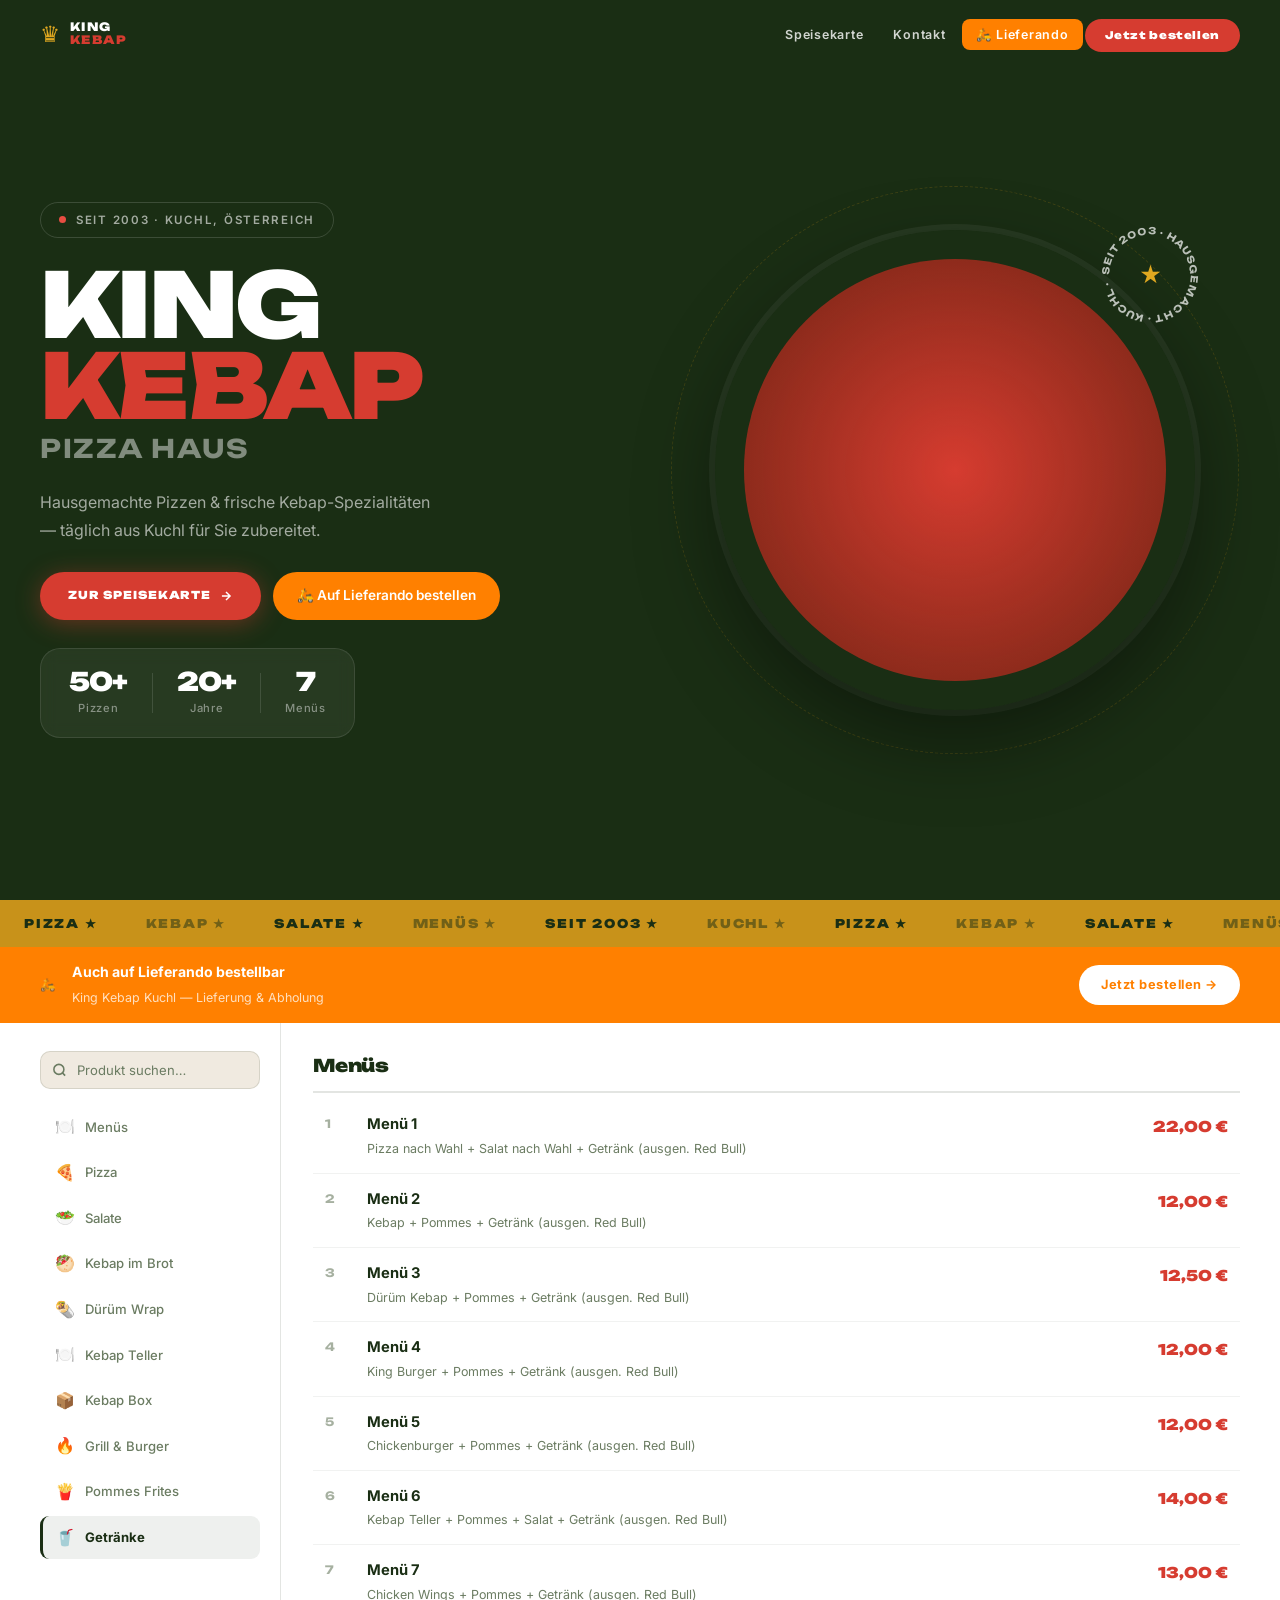
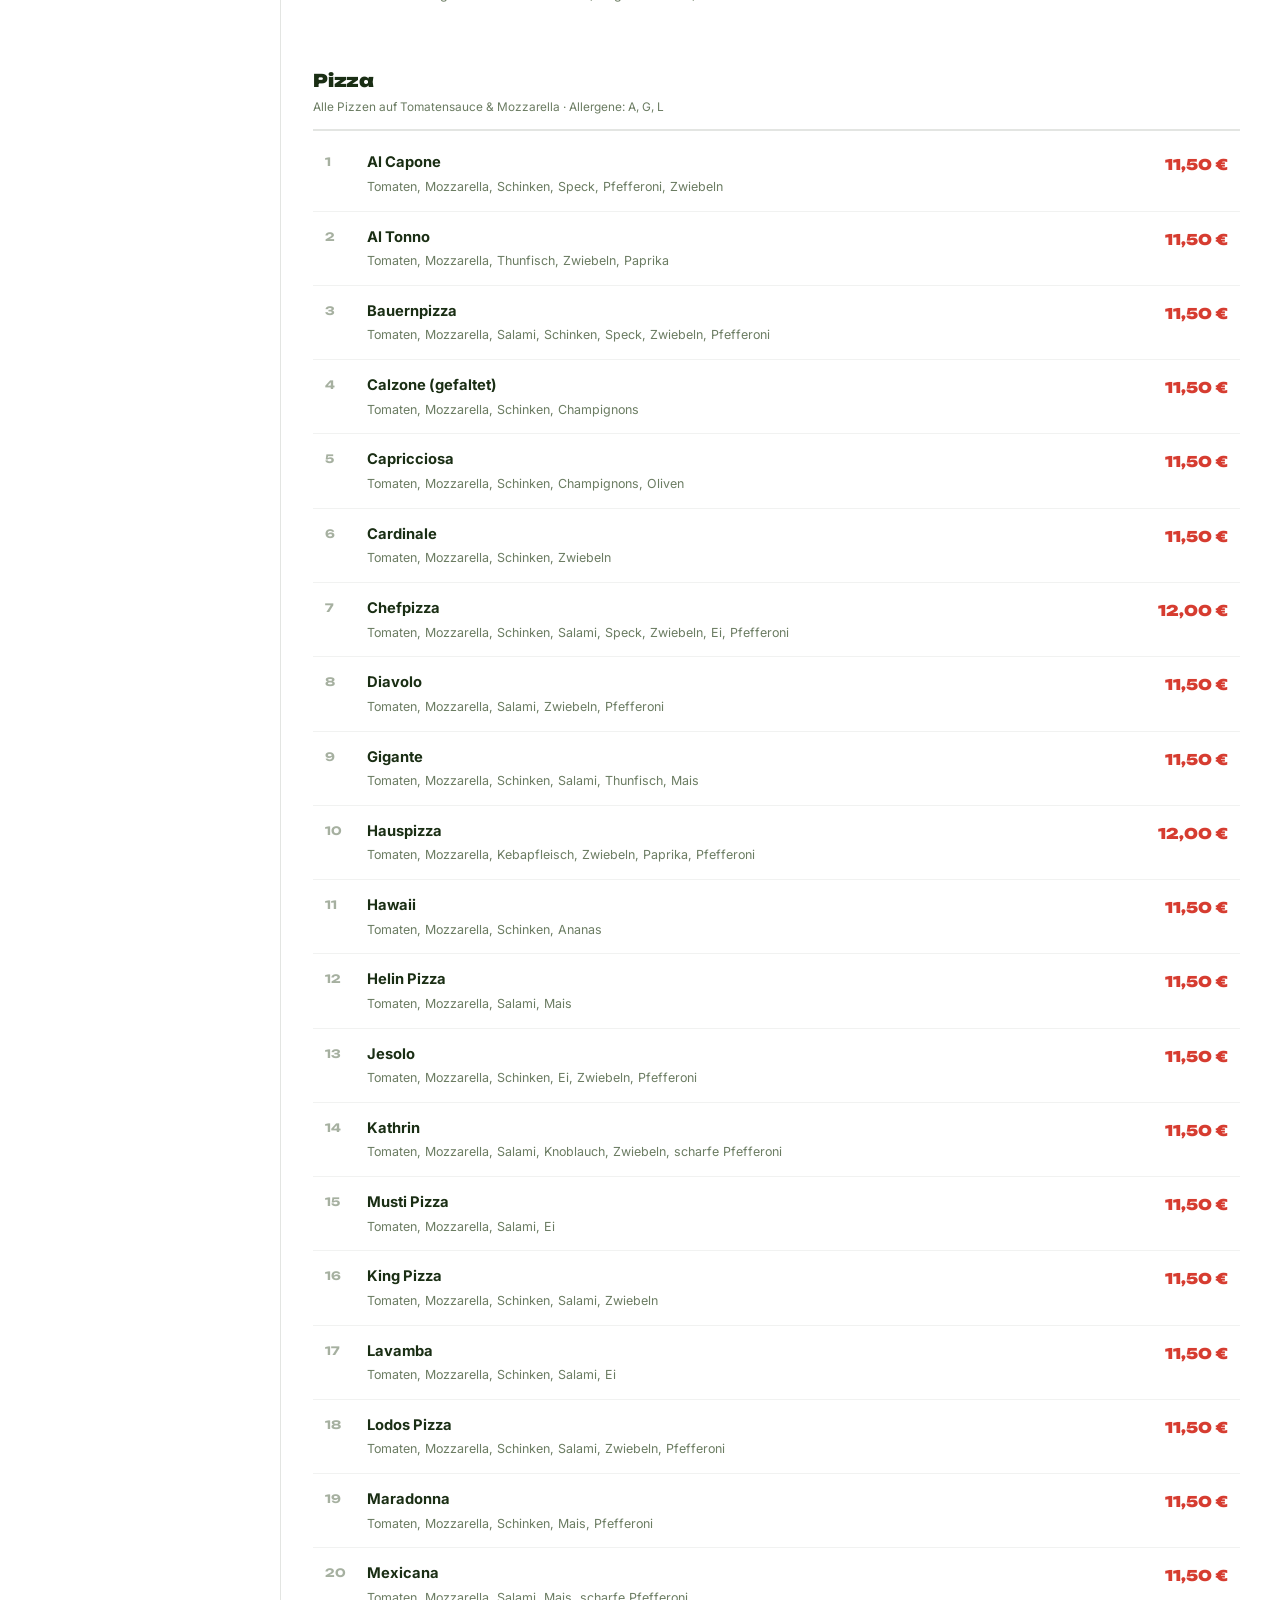
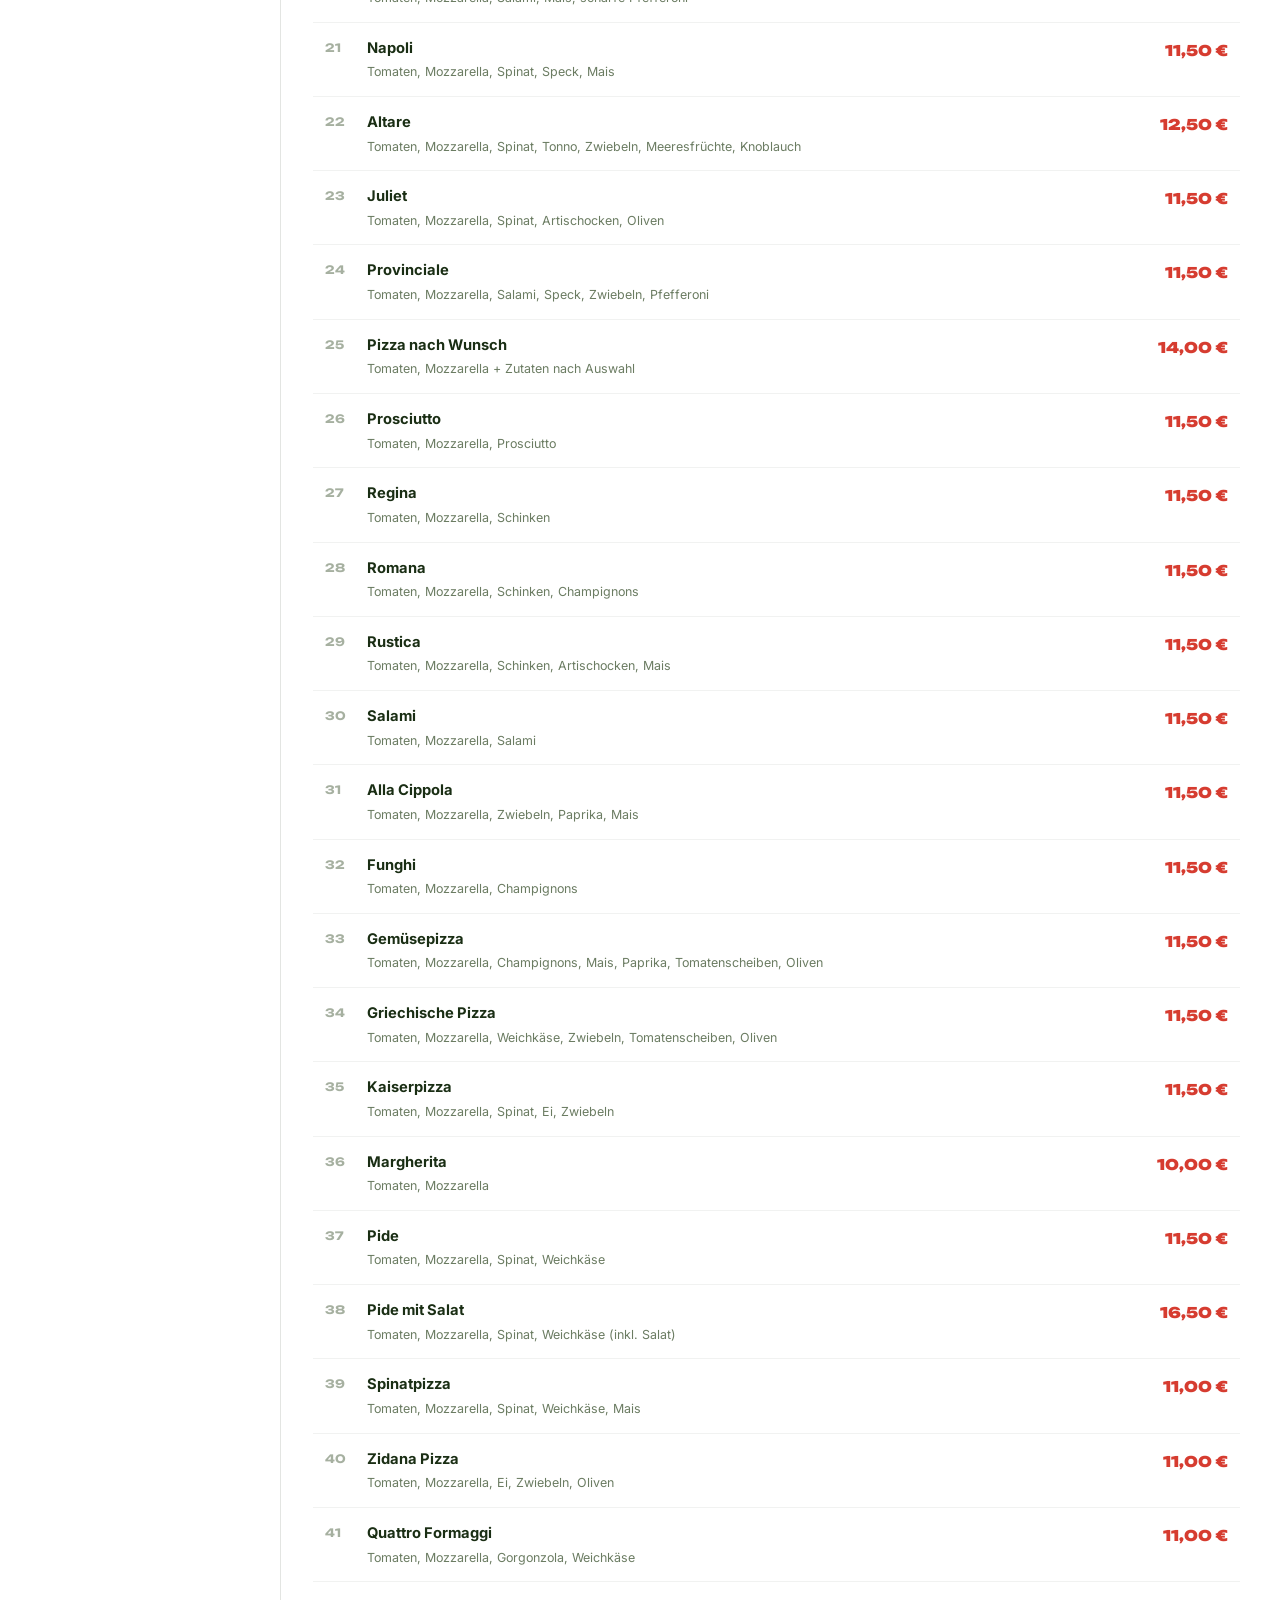
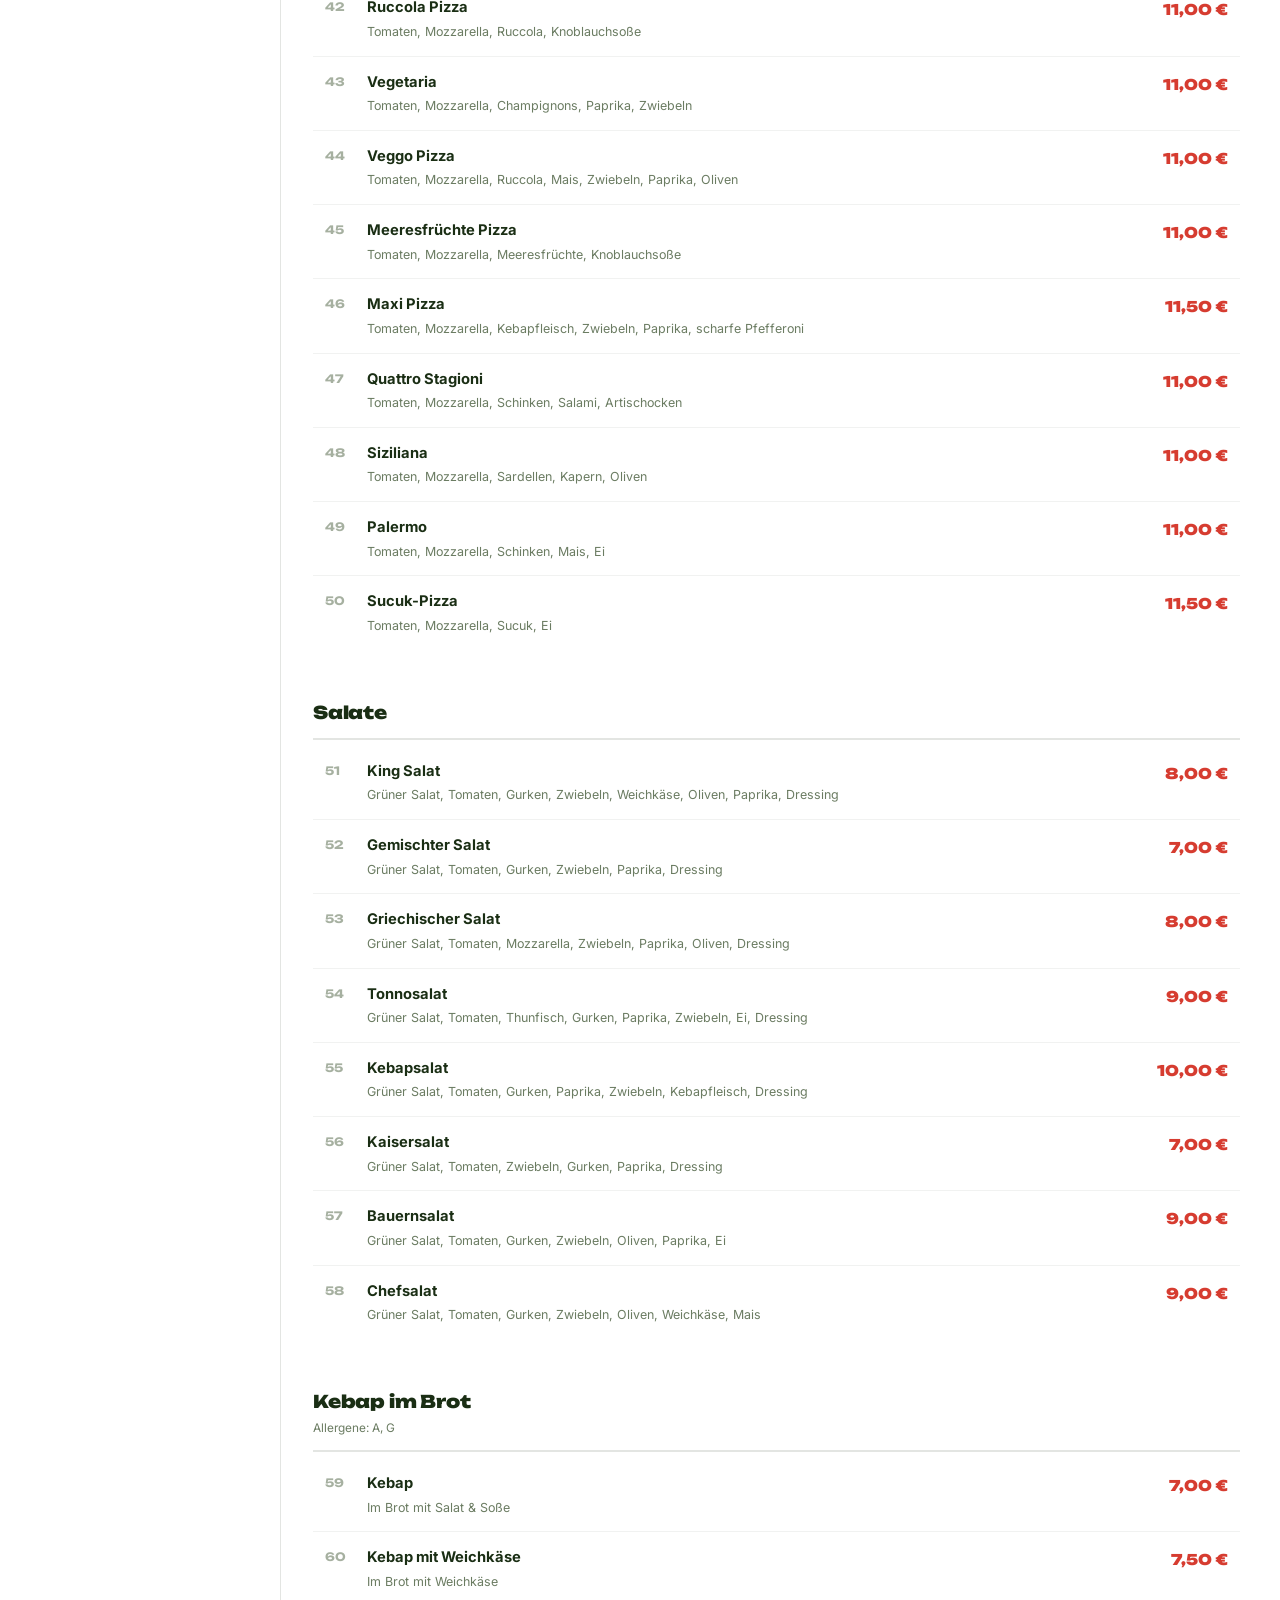
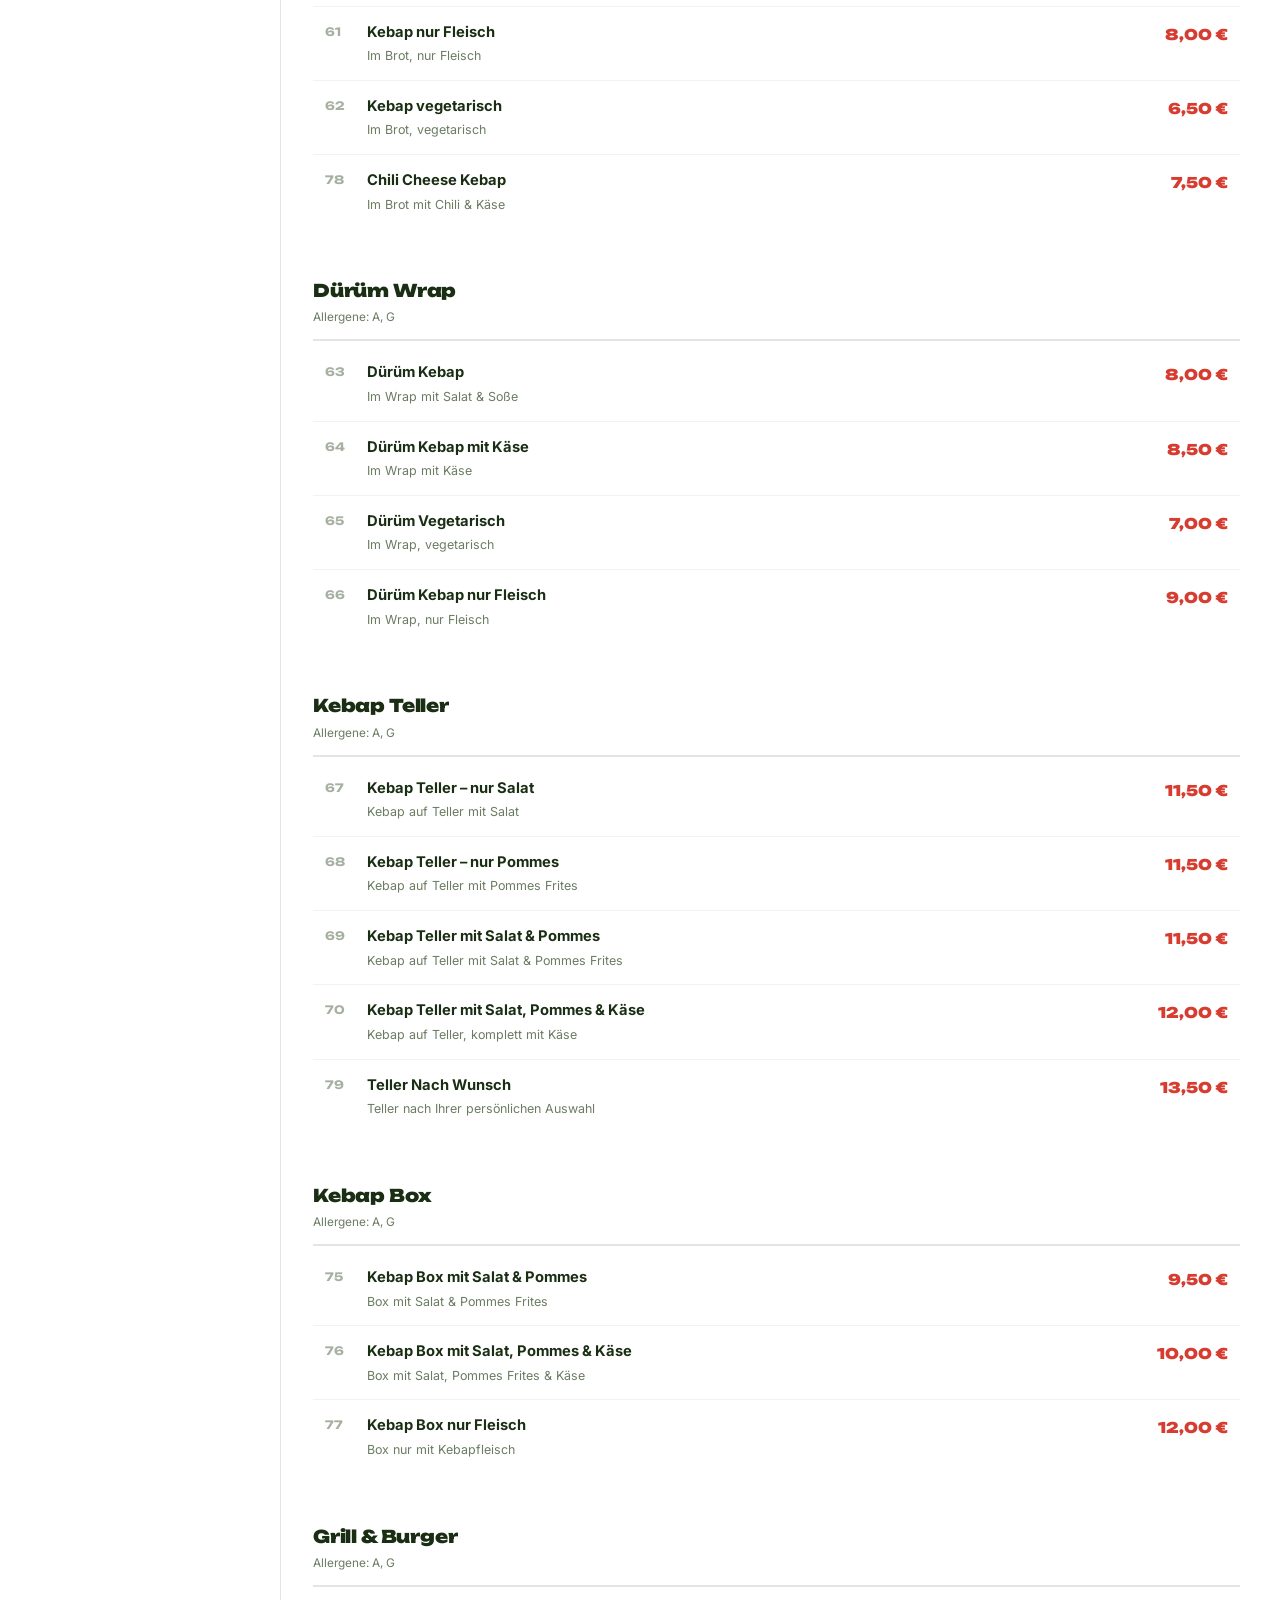
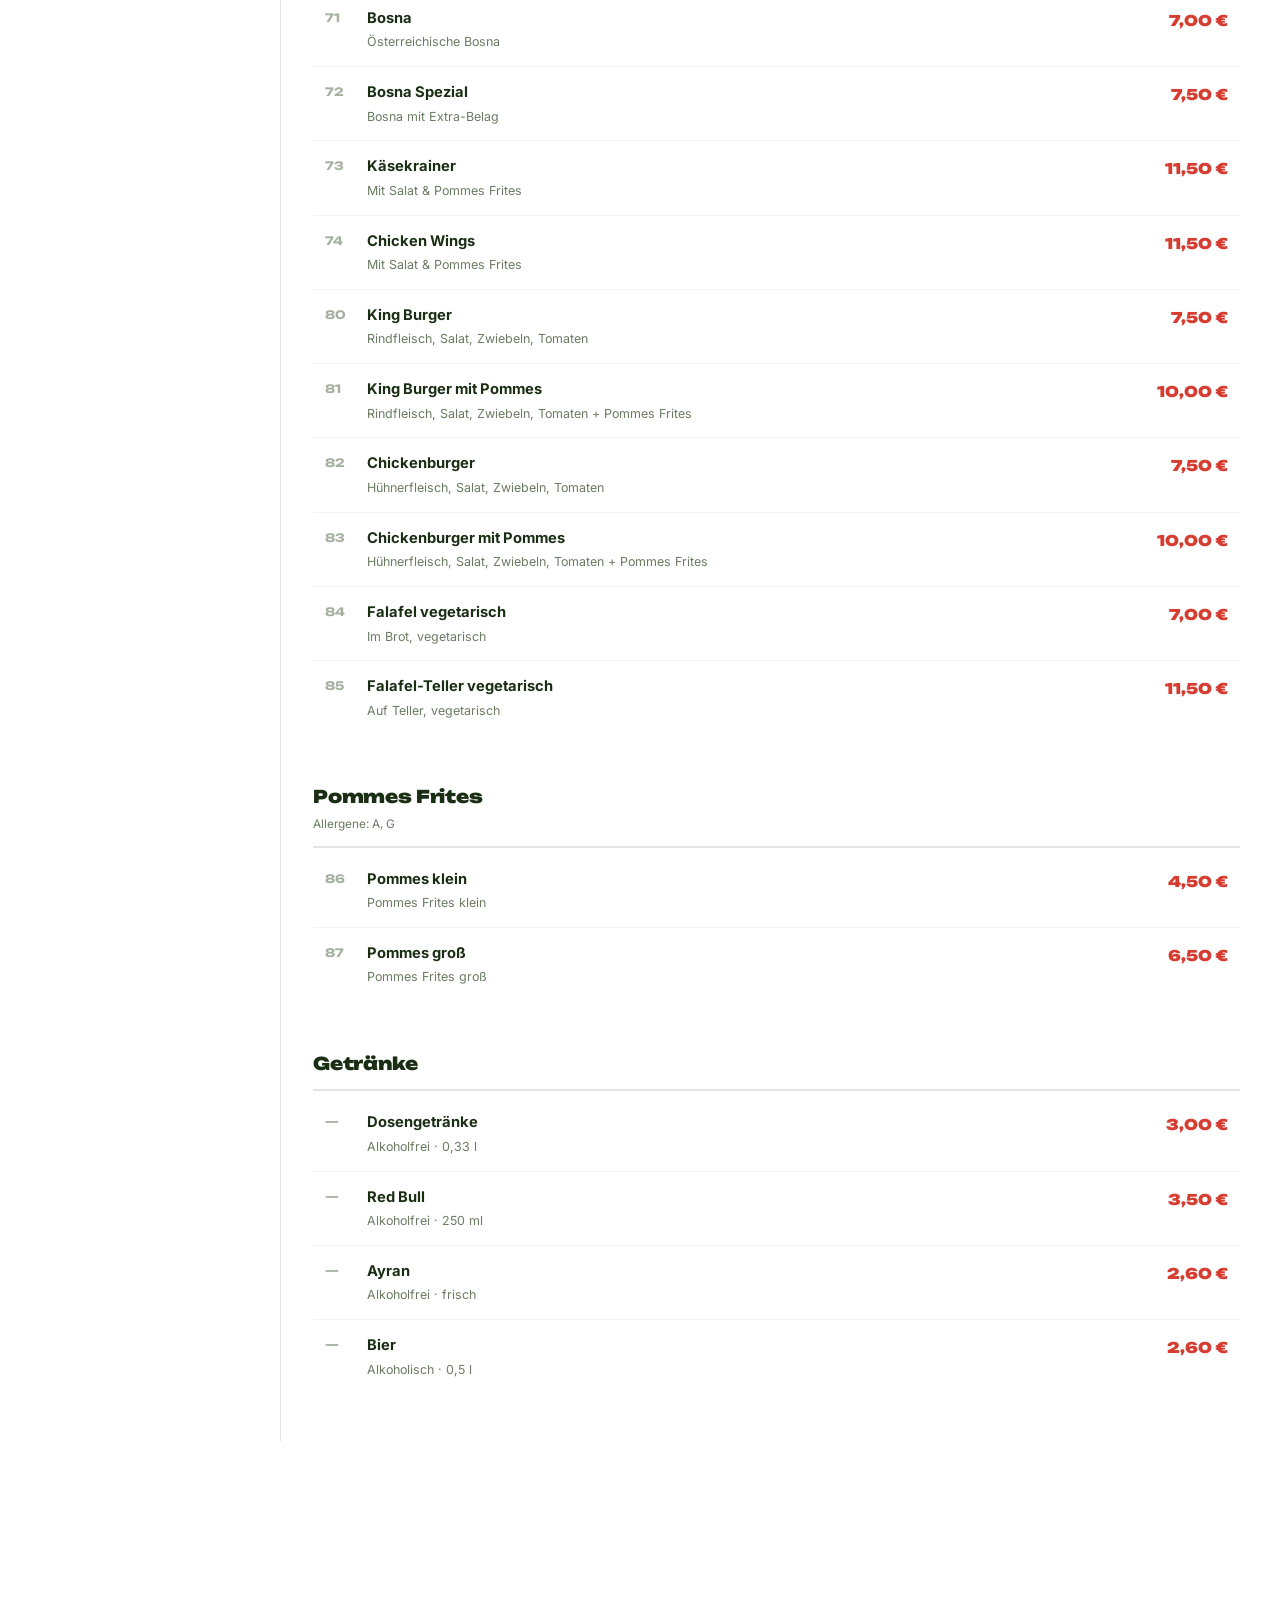
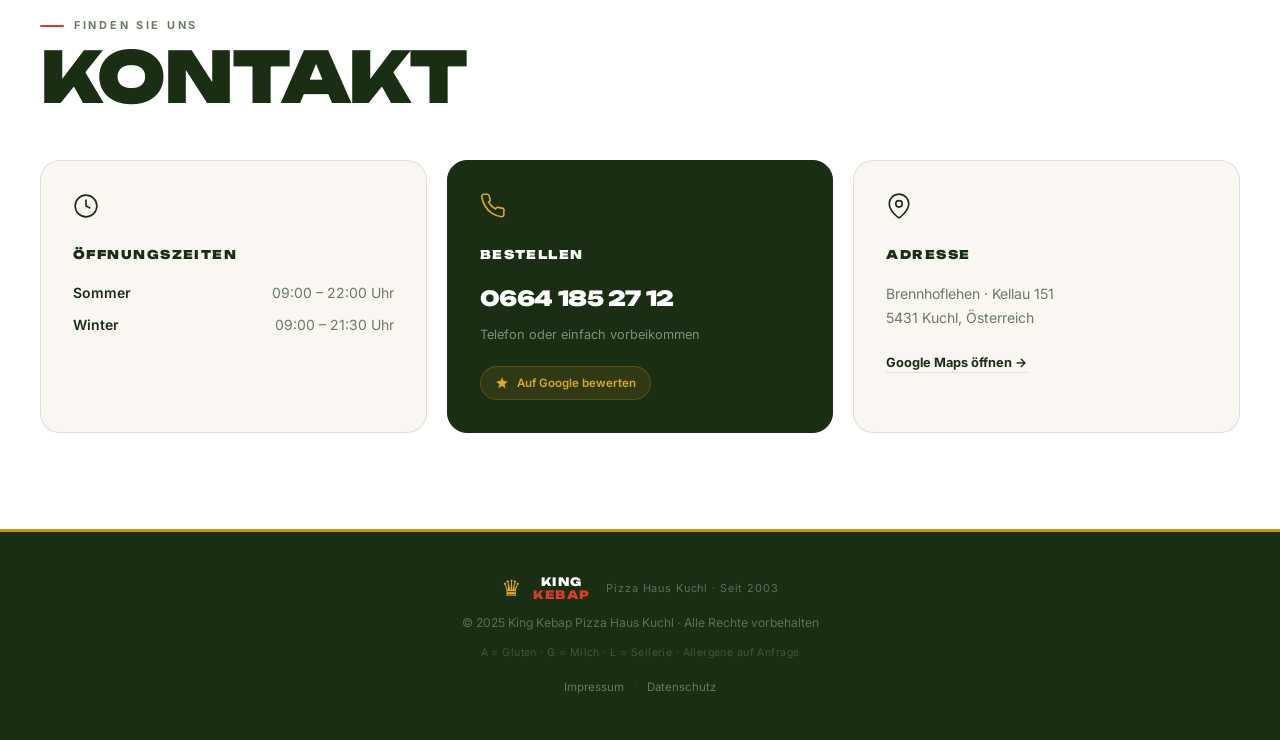
==== commit 5f4d947f: "Redesign menu as sidebar+list layout, add Lieferando, complete data Layout (like Lieferando/PizzaCab" ====
--- a/index.html
+++ b/index.html
@@ -24,10 +24,14 @@
       <span></span><span></span><span></span>
     </button>
     <ul class="nav-links" id="navLinks">
-      <li><a href="#pizza">Pizza</a></li>
-      <li><a href="#speisen">Speisen</a></li>
-      <li><a href="#getraenke">Getränke</a></li>
+      <li><a href="#speisekarte">Speisekarte</a></li>
       <li><a href="#info">Kontakt</a></li>
+      <li>
+        <a href="https://www.lieferando.at/speisekarte/king-kebap-5431-kuchl"
+           target="_blank" rel="noopener" class="nav-lieferando">
+          🛵 Lieferando
+        </a>
+      </li>
       <li><a href="tel:066418527 12" class="nav-cta">Jetzt bestellen</a></li>
     </ul>
   </div>
@@ -35,57 +39,41 @@
 
 <!-- HERO -->
 <section id="hero">
+  <div class="hero-bg-img"></div>
+  <div class="hero-bg-gradient"></div>
   <div class="hero-inner">
-
-    <!-- LEFT -->
     <div class="hero-left">
       <div class="hero-tag">
         <span class="hero-tag-dot"></span>
         Seit 2003 · Kuchl, Österreich
       </div>
-
       <h1 class="hero-title">
         <span class="hero-title-line">KING</span>
-        <span class="hero-title-line hero-title-accent">KEBAP</span>
-        <span class="hero-title-line hero-title-sm">PIZZA HAUS</span>
+        <span class="hero-title-line hero-title-red">KEBAP</span>
+        <span class="hero-title-line hero-title-sub">PIZZA HAUS</span>
       </h1>
-
-      <p class="hero-desc">
-        Hausgemachte Pizzen & frische Kebap-Spezialitäten — täglich aus Kuchl für Sie zubereitet.
-      </p>
-
+      <p class="hero-desc">Hausgemachte Pizzen & frische Kebap-Spezialitäten — täglich aus Kuchl für Sie zubereitet.</p>
       <div class="hero-actions">
-        <a href="#pizza" class="btn-primary">
-          Speisekarte
+        <a href="#speisekarte" class="btn-red">
+          Zur Speisekarte
           <svg width="14" height="14" viewBox="0 0 24 24" fill="none" stroke="currentColor" stroke-width="2.5"><path d="M5 12h14M12 5l7 7-7 7"/></svg>
         </a>
-        <a href="tel:066418527 12" class="btn-outline">
-          <svg width="14" height="14" viewBox="0 0 24 24" fill="none" stroke="currentColor" stroke-width="2.5"><path d="M22 16.92v3a2 2 0 0 1-2.18 2 19.79 19.79 0 0 1-8.63-3.07A19.5 19.5 0 0 1 4.69 12a19.79 19.79 0 0 1-3.07-8.67A2 2 0 0 1 3.6 1.18h3a2 2 0 0 1 2 1.72 12.7 12.7 0 0 0 .7 2.81 2 2 0 0 1-.45 2.11L7.91 8.37a16 16 0 0 0 6.29 6.29l.95-.95a2 2 0 0 1 2.11-.45 12.7 12.7 0 0 0 2.81.7A2 2 0 0 1 22 16.92z"/></svg>
-          0664 185 27 12
-        </a>
-      </div>
-
+        <a href="https://www.lieferando.at/speisekarte/king-kebap-5431-kuchl"
+           target="_blank" rel="noopener" class="btn-lieferando">
+          🛵 Auf Lieferando bestellen
+        </a>
+      </div>
       <div class="hero-stats">
-        <div class="stat">
-          <span class="stat-num">50+</span>
-          <span class="stat-label">Pizzen</span>
-        </div>
+        <div class="stat"><span class="stat-num">50+</span><span class="stat-label">Pizzen</span></div>
         <div class="stat-divider"></div>
-        <div class="stat">
-          <span class="stat-num">20+</span>
-          <span class="stat-label">Jahre</span>
-        </div>
+        <div class="stat"><span class="stat-num">20+</span><span class="stat-label">Jahre</span></div>
         <div class="stat-divider"></div>
-        <div class="stat">
-          <span class="stat-num">100%</span>
-          <span class="stat-label">Hausgemacht</span>
-        </div>
-      </div>
-    </div>
-
-    <!-- RIGHT -->
+        <div class="stat"><span class="stat-num">7</span><span class="stat-label">Menüs</span></div>
+      </div>
+    </div>
     <div class="hero-right">
-      <div class="hero-img-frame">
+      <div class="hero-img-wrap">
+        <div class="hero-img-ring-2"></div>
         <div class="hero-badge" aria-hidden="true">
           <svg viewBox="0 0 120 120" class="badge-ring">
             <path id="badgePath" d="M 60,60 m -44,0 a 44,44 0 1,1 88,0 a 44,44 0 1,1 -88,0"/>
@@ -93,113 +81,135 @@
           </svg>
           <span class="badge-star">★</span>
         </div>
-        <img
-          class="hero-img"
+        <div class="hero-img-circle"></div>
+        <img class="hero-img"
           src="https://images.unsplash.com/photo-1565299624946-b28f40a0ae38?w=700&q=85&auto=format&fit=crop&crop=center"
-          alt="Frische Pizza"
-          loading="eager"
-        />
-        <div class="hero-img-blob"></div>
-      </div>
-    </div>
-
+          alt="Frische Pizza" loading="eager" />
+      </div>
+    </div>
   </div>
 </section>
 
 <!-- MARQUEE -->
 <div class="marquee-wrap">
   <div class="marquee-track" aria-hidden="true">
-    <span>PIZZA ★</span><span>KEBAP ★</span><span>HAUSGEMACHT ★</span><span>SEIT 2003 ★</span><span>KUCHL ★</span>
-    <span>PIZZA ★</span><span>KEBAP ★</span><span>HAUSGEMACHT ★</span><span>SEIT 2003 ★</span><span>KUCHL ★</span>
-    <span>PIZZA ★</span><span>KEBAP ★</span><span>HAUSGEMACHT ★</span><span>SEIT 2003 ★</span><span>KUCHL ★</span>
-    <span>PIZZA ★</span><span>KEBAP ★</span><span>HAUSGEMACHT ★</span><span>SEIT 2003 ★</span><span>KUCHL ★</span>
+    <span>PIZZA ★</span><span>KEBAP ★</span><span>SALATE ★</span><span>MENÜS ★</span><span>SEIT 2003 ★</span><span>KUCHL ★</span>
+    <span>PIZZA ★</span><span>KEBAP ★</span><span>SALATE ★</span><span>MENÜS ★</span><span>SEIT 2003 ★</span><span>KUCHL ★</span>
+    <span>PIZZA ★</span><span>KEBAP ★</span><span>SALATE ★</span><span>MENÜS ★</span><span>SEIT 2003 ★</span><span>KUCHL ★</span>
+    <span>PIZZA ★</span><span>KEBAP ★</span><span>SALATE ★</span><span>MENÜS ★</span><span>SEIT 2003 ★</span><span>KUCHL ★</span>
   </div>
 </div>
 
-<!-- PIZZA SECTION -->
-<section id="pizza" class="page-section">
-  <div class="section-intro">
-    <div class="section-label">01 — Unsere Pizzen</div>
-    <h2 class="section-heading">PIZZA'S</h2>
-    <p class="section-sub">Alle Pizzen auf Tomatensauce & Mozzarella · A, G, L</p>
-  </div>
-  <div id="pizzaCategories"></div>
-</section>
-
-<!-- SPEISEN SECTION -->
-<section id="speisen" class="page-section page-section-dark">
-  <div class="section-intro">
-    <div class="section-label">02 — Kebap & Mehr</div>
-    <h2 class="section-heading">SPEISEN</h2>
-    <p class="section-sub">Frische Kebap-Spezialitäten, Burger & Grillgerichte</p>
-  </div>
-
-  <div class="split-hero">
-    <div class="split-img-wrap">
-      <img src="https://images.unsplash.com/photo-1529006557810-274b9b2fc783?w=700&q=80&auto=format&fit=crop" alt="Kebap" loading="lazy" />
-      <div class="split-badge">FRISCH<br>TÄGLICH</div>
-    </div>
-    <div class="split-text">
-      <h3>Echter Kebap.</h3>
-      <p>Zart mariniertes Fleisch, frisches Gemüse, hausgemachte Soße — im Brot, als Dürüm oder auf dem Teller.</p>
-      <div class="split-pills">
-        <span>Im Brot ab € 7,00</span>
-        <span>Dürüm ab € 8,00</span>
-        <span>Teller ab € 11,50</span>
-      </div>
-    </div>
-  </div>
-
-  <div id="speisenCategories"></div>
-</section>
-
-<!-- GETRÄNKE -->
-<section id="getraenke" class="page-section">
-  <div class="section-intro">
-    <div class="section-label">03 — Getränke</div>
-    <h2 class="section-heading">GETRÄNKE</h2>
-  </div>
-  <div class="getraenke-grid" id="getraenkeGrid"></div>
+<!-- SPEISEKARTE -->
+<section id="speisekarte">
+
+  <!-- Lieferando Banner -->
+  <div class="lieferando-banner">
+    <div class="lieferando-banner-inner">
+      <div class="lieferando-left">
+        <span class="lieferando-emoji">🛵</span>
+        <div>
+          <strong>Auch auf Lieferando bestellbar</strong>
+          <span>King Kebap Kuchl — Lieferung & Abholung</span>
+        </div>
+      </div>
+      <a href="https://www.lieferando.at/speisekarte/king-kebap-5431-kuchl"
+         target="_blank" rel="noopener" class="lieferando-btn">
+        Jetzt bestellen →
+      </a>
+    </div>
+  </div>
+
+  <div class="sk-layout">
+
+    <!-- SIDEBAR -->
+    <aside class="sk-sidebar" id="skSidebar">
+      <div class="sk-search-wrap">
+        <svg class="sk-search-icon" width="15" height="15" viewBox="0 0 24 24" fill="none" stroke="currentColor" stroke-width="2.5"><circle cx="11" cy="11" r="8"/><path d="M21 21l-4.35-4.35"/></svg>
+        <input class="sk-search" id="skSearch" type="text" placeholder="Produkt suchen…" autocomplete="off" />
+      </div>
+      <nav class="sk-nav" id="skNav">
+        <a class="sk-nav-link active" href="#sk-menues" data-cat="sk-menues">
+          <span class="sk-nav-icon">🍽️</span> Menüs
+        </a>
+        <a class="sk-nav-link" href="#sk-pizza" data-cat="sk-pizza">
+          <span class="sk-nav-icon">🍕</span> Pizza
+        </a>
+        <a class="sk-nav-link" href="#sk-salate" data-cat="sk-salate">
+          <span class="sk-nav-icon">🥗</span> Salate
+        </a>
+        <a class="sk-nav-link" href="#sk-kebap" data-cat="sk-kebap">
+          <span class="sk-nav-icon">🥙</span> Kebap im Brot
+        </a>
+        <a class="sk-nav-link" href="#sk-duerum" data-cat="sk-duerum">
+          <span class="sk-nav-icon">🌯</span> Dürüm Wrap
+        </a>
+        <a class="sk-nav-link" href="#sk-teller" data-cat="sk-teller">
+          <span class="sk-nav-icon">🍽️</span> Kebap Teller
+        </a>
+        <a class="sk-nav-link" href="#sk-box" data-cat="sk-box">
+          <span class="sk-nav-icon">📦</span> Kebap Box
+        </a>
+        <a class="sk-nav-link" href="#sk-grill" data-cat="sk-grill">
+          <span class="sk-nav-icon">🔥</span> Grill & Burger
+        </a>
+        <a class="sk-nav-link" href="#sk-pommes" data-cat="sk-pommes">
+          <span class="sk-nav-icon">🍟</span> Pommes Frites
+        </a>
+        <a class="sk-nav-link" href="#sk-getraenke" data-cat="sk-getraenke">
+          <span class="sk-nav-icon">🥤</span> Getränke
+        </a>
+      </nav>
+    </aside>
+
+    <!-- MAIN MENU CONTENT -->
+    <main class="sk-main" id="skMain">
+      <!-- Sections rendered by JS -->
+    </main>
+
+  </div>
 </section>
 
 <!-- KONTAKT -->
 <section id="info" class="page-section info-section">
-  <div class="section-intro">
-    <div class="section-label">04 — Finden Sie uns</div>
-    <h2 class="section-heading">KONTAKT</h2>
-  </div>
-  <div class="info-cards">
-    <div class="info-card">
-      <div class="info-icon">
-        <svg width="26" height="26" viewBox="0 0 24 24" fill="none" stroke="currentColor" stroke-width="1.5"><circle cx="12" cy="12" r="10"/><polyline points="12 6 12 12 16 14"/></svg>
-      </div>
-      <h3>Öffnungszeiten</h3>
-      <div class="hours">
-        <div class="hours-row"><span>Sommer</span><span>09:00 – 22:00 Uhr</span></div>
-        <div class="hours-row"><span>Winter</span><span>09:00 – 21:30 Uhr</span></div>
-      </div>
-    </div>
-    <div class="info-card info-card-featured">
-      <div class="info-icon">
-        <svg width="26" height="26" viewBox="0 0 24 24" fill="none" stroke="currentColor" stroke-width="1.5"><path d="M22 16.92v3a2 2 0 0 1-2.18 2 19.79 19.79 0 0 1-8.63-3.07A19.5 19.5 0 0 1 4.69 12a19.79 19.79 0 0 1-3.07-8.67A2 2 0 0 1 3.6 1.18h3a2 2 0 0 1 2 1.72 12.7 12.7 0 0 0 .7 2.81 2 2 0 0 1-.45 2.11L7.91 8.37a16 16 0 0 0 6.29 6.29l.95-.95a2 2 0 0 1 2.11-.45 12.7 12.7 0 0 0 2.81.7A2 2 0 0 1 22 16.92z"/></svg>
-      </div>
-      <h3>Bestellen</h3>
-      <a href="tel:066418527 12" class="info-phone">0664 185 27 12</a>
-      <p>Telefon oder einfach vorbeikommen</p>
-      <div class="info-stars">
-        <svg width="16" height="16" viewBox="0 0 24 24" fill="currentColor"><path d="M12 17.27L18.18 21l-1.64-7.03L22 9.24l-7.19-.61L12 2 9.19 8.63 2 9.24l5.46 4.73L5.82 21z"/></svg>
-        Auf Google bewerten
-      </div>
-    </div>
-    <div class="info-card">
-      <div class="info-icon">
-        <svg width="26" height="26" viewBox="0 0 24 24" fill="none" stroke="currentColor" stroke-width="1.5"><path d="M21 10c0 7-9 13-9 13s-9-6-9-13a9 9 0 0 1 18 0z"/><circle cx="12" cy="10" r="3"/></svg>
-      </div>
-      <h3>Adresse</h3>
-      <p class="info-addr">Brennhoflehen · Kellau 151<br>5431 Kuchl, Österreich</p>
-      <a href="https://maps.google.com/?q=Kellau+151+5431+Kuchl" target="_blank" rel="noopener" class="info-maps">
-        Google Maps öffnen →
-      </a>
+  <div class="max-w">
+    <div class="section-intro">
+      <div class="section-label">Finden Sie uns</div>
+      <h2 class="section-heading">KONTAKT</h2>
+    </div>
+    <div class="info-cards">
+      <div class="info-card">
+        <div class="info-icon">
+          <svg width="26" height="26" viewBox="0 0 24 24" fill="none" stroke="currentColor" stroke-width="1.5"><circle cx="12" cy="12" r="10"/><polyline points="12 6 12 12 16 14"/></svg>
+        </div>
+        <h3>Öffnungszeiten</h3>
+        <div class="hours">
+          <div class="hours-row"><span>Sommer</span><span>09:00 – 22:00 Uhr</span></div>
+          <div class="hours-row"><span>Winter</span><span>09:00 – 21:30 Uhr</span></div>
+        </div>
+      </div>
+      <div class="info-card info-card-featured">
+        <div class="info-icon">
+          <svg width="26" height="26" viewBox="0 0 24 24" fill="none" stroke="currentColor" stroke-width="1.5"><path d="M22 16.92v3a2 2 0 0 1-2.18 2 19.79 19.79 0 0 1-8.63-3.07A19.5 19.5 0 0 1 4.69 12a19.79 19.79 0 0 1-3.07-8.67A2 2 0 0 1 3.6 1.18h3a2 2 0 0 1 2 1.72 12.7 12.7 0 0 0 .7 2.81 2 2 0 0 1-.45 2.11L7.91 8.37a16 16 0 0 0 6.29 6.29l.95-.95a2 2 0 0 1 2.11-.45 12.7 12.7 0 0 0 2.81.7A2 2 0 0 1 22 16.92z"/></svg>
+        </div>
+        <h3>Bestellen</h3>
+        <a href="tel:066418527 12" class="info-phone">0664 185 27 12</a>
+        <p>Telefon oder einfach vorbeikommen</p>
+        <div class="info-stars">
+          <svg width="14" height="14" viewBox="0 0 24 24" fill="currentColor"><path d="M12 17.27L18.18 21l-1.64-7.03L22 9.24l-7.19-.61L12 2 9.19 8.63 2 9.24l5.46 4.73L5.82 21z"/></svg>
+          Auf Google bewerten
+        </div>
+      </div>
+      <div class="info-card">
+        <div class="info-icon">
+          <svg width="26" height="26" viewBox="0 0 24 24" fill="none" stroke="currentColor" stroke-width="1.5"><path d="M21 10c0 7-9 13-9 13s-9-6-9-13a9 9 0 0 1 18 0z"/><circle cx="12" cy="10" r="3"/></svg>
+        </div>
+        <h3>Adresse</h3>
+        <p class="info-addr">Brennhoflehen · Kellau 151<br>5431 Kuchl, Österreich</p>
+        <a href="https://maps.google.com/?q=Kellau+151+5431+Kuchl" target="_blank" rel="noopener" class="info-maps">
+          Google Maps öffnen →
+        </a>
+      </div>
     </div>
   </div>
 </section>
--- a/style.css
+++ b/style.css
@@ -298,12 +298,149 @@
 .section-sub { font-size: 0.88rem; color: var(--muted); max-width: 480px; line-height: 1.7; }
 
 /* ===========================
-   PIZZA SECTION — white bg
-   =========================== */
-#pizza { background: var(--white); }
-
-/* ===========================
-   CATEGORY ACCORDION
+   LIEFERANDO BANNER
+   =========================== */
+.lieferando-banner {
+  background: #FF8000;
+  padding: 14px 0;
+}
+.lieferando-banner-inner {
+  max-width: 1280px; margin: 0 auto; padding: 0 40px;
+  display: flex; align-items: center; justify-content: space-between; gap: 20px;
+}
+.lieferando-left {
+  display: flex; align-items: center; gap: 16px;
+}
+.lieferando-emoji { font-size: 1.6rem; }
+.lieferando-left strong {
+  display: block; font-size: 0.88rem; font-weight: 700; color: var(--white);
+}
+.lieferando-left span {
+  font-size: 0.78rem; color: rgba(255,255,255,0.75);
+}
+.lieferando-btn {
+  display: inline-flex; align-items: center;
+  font-size: 0.8rem; font-weight: 700; letter-spacing: 0.04em;
+  background: var(--white); color: #FF8000;
+  padding: 10px 22px; border-radius: 50px;
+  white-space: nowrap; flex-shrink: 0;
+  transition: transform var(--t), box-shadow var(--t);
+}
+.lieferando-btn:hover { transform: translateY(-2px); box-shadow: 0 6px 20px rgba(0,0,0,0.15); }
+
+/* ===========================
+   SPEISEKARTE LAYOUT
+   =========================== */
+#speisekarte { background: var(--white); }
+.sk-layout {
+  max-width: 1280px; margin: 0 auto;
+  display: grid;
+  grid-template-columns: 240px 1fr;
+  gap: 0;
+  align-items: start;
+  padding: 0 40px 80px;
+}
+
+/* SIDEBAR */
+.sk-sidebar {
+  position: sticky;
+  top: 68px;
+  max-height: calc(100vh - 88px);
+  overflow-y: auto;
+  padding: 28px 20px 28px 0;
+  scrollbar-width: none;
+}
+.sk-sidebar::-webkit-scrollbar { display: none; }
+.sk-search-wrap {
+  position: relative; margin-bottom: 16px;
+}
+.sk-search-icon {
+  position: absolute; left: 12px; top: 50%; transform: translateY(-50%);
+  color: var(--muted); pointer-events: none;
+}
+.sk-search {
+  width: 100%; padding: 10px 12px 10px 36px;
+  background: var(--cream-2); border: 1.5px solid var(--border);
+  border-radius: 10px; font-family: var(--font-body);
+  font-size: 0.82rem; color: var(--text);
+  outline: none; transition: border-color var(--t), background var(--t);
+}
+.sk-search:focus { border-color: var(--green); background: var(--white); }
+.sk-search::placeholder { color: var(--muted); }
+.sk-nav { display: flex; flex-direction: column; gap: 2px; }
+.sk-nav-link {
+  display: flex; align-items: center; gap: 10px;
+  font-size: 0.82rem; font-weight: 500; color: var(--muted);
+  padding: 9px 12px; border-radius: 9px;
+  border-left: 3px solid transparent;
+  transition: all var(--t); cursor: pointer;
+}
+.sk-nav-link:hover { background: var(--cream-2); color: var(--text); }
+.sk-nav-link.active {
+  background: rgba(26,46,20,0.07);
+  color: var(--green); font-weight: 700;
+  border-left-color: var(--green);
+}
+.sk-nav-icon { font-size: 1rem; flex-shrink: 0; }
+
+/* MAIN CONTENT */
+.sk-main {
+  padding: 28px 0 0 32px;
+  border-left: 1px solid var(--border);
+}
+.sk-section { margin-bottom: 48px; }
+.sk-section-header { margin-bottom: 6px; padding-bottom: 12px; border-bottom: 2px solid var(--border); }
+.sk-section-title {
+  font-family: var(--font-display); font-size: 1.1rem; font-weight: 900;
+  color: var(--text); letter-spacing: -0.01em;
+}
+.sk-section-note {
+  font-size: 0.74rem; color: var(--muted); margin-top: 4px;
+}
+.sk-items { display: flex; flex-direction: column; }
+.sk-item {
+  display: flex; align-items: flex-start; gap: 14px;
+  padding: 14px 12px;
+  border-bottom: 1px solid rgba(26,46,20,0.06);
+  transition: background var(--t);
+  cursor: default;
+}
+.sk-item:last-child { border-bottom: none; }
+.sk-item:hover { background: var(--cream); border-radius: var(--r); }
+.sk-item-nr {
+  font-size: 0.72rem; font-weight: 700; color: var(--muted);
+  min-width: 28px; flex-shrink: 0; padding-top: 2px;
+  font-family: var(--font-display); opacity: 0.6;
+}
+.sk-item-body { flex: 1; min-width: 0; }
+.sk-item-name { font-size: 0.92rem; font-weight: 700; color: var(--text); margin-bottom: 3px; }
+.sk-item-ing  { font-size: 0.78rem; color: var(--muted); line-height: 1.5; }
+.sk-item-price {
+  font-family: var(--font-display); font-size: 0.92rem; font-weight: 900;
+  color: var(--red); white-space: nowrap; flex-shrink: 0; padding-top: 2px;
+}
+
+/* Navbar Lieferando link */
+.nav-lieferando {
+  background: #FF8000 !important;
+  color: var(--white) !important;
+  border-radius: 8px !important;
+  padding: 8px 14px !important;
+  font-weight: 600 !important;
+  font-size: 0.78rem !important;
+}
+.nav-lieferando:hover { background: #e67300 !important; }
+.btn-lieferando {
+  display: inline-flex; align-items: center; gap: 8px;
+  font-size: 0.85rem; font-weight: 600;
+  background: #FF8000; color: var(--white);
+  padding: 13px 24px; border-radius: 50px;
+  transition: background var(--t), transform var(--t);
+}
+.btn-lieferando:hover { background: #e67300; transform: translateY(-2px); }
+
+/* ===========================
+   OLD CATEGORY ACCORDION (removed — keeping class stubs)
    =========================== */
 .category-block { margin-bottom: 16px; }
 .category-header {
@@ -609,10 +746,21 @@
 @media (max-width: 1024px) {
   .hero-inner { grid-template-columns: 1fr; gap: 48px; padding: 100px 32px 60px; min-height: auto; }
   .hero-right { max-width: 380px; margin: 0 auto; }
-  .split-hero { grid-template-columns: 1fr; gap: 36px; }
   .info-cards { grid-template-columns: 1fr 1fr; }
   .page-section { padding: 72px 32px; }
-  #speisen .max-w { padding: 0 32px; }
+  .sk-layout { padding: 0 24px 60px; }
+  .lieferando-banner-inner { padding: 0 24px; }
+}
+@media (max-width: 900px) {
+  .sk-layout { grid-template-columns: 1fr; padding: 0 20px 60px; }
+  .sk-sidebar {
+    position: static; max-height: none; overflow: visible;
+    padding: 20px 0 0; border-bottom: 1px solid var(--border); margin-bottom: 24px;
+  }
+  .sk-nav { flex-direction: row; flex-wrap: wrap; gap: 6px; }
+  .sk-nav-link { border-left: none; border-bottom: 2px solid transparent; border-radius: 8px; font-size: 0.75rem; padding: 8px 12px; }
+  .sk-nav-link.active { border-bottom-color: var(--green); border-left: none; }
+  .sk-main { padding: 20px 0 0; border-left: none; }
 }
 @media (max-width: 768px) {
   .nav-inner { padding: 0 20px; }
@@ -630,19 +778,18 @@
   .hero-title-line { font-size: clamp(2.6rem, 13vw, 4.5rem); }
   .hero-stats { width: 100%; justify-content: space-around; padding: 16px 20px; }
   .hero-actions { flex-direction: column; align-items: flex-start; }
-  .category-grid { grid-template-columns: 1fr; }
   .info-cards { grid-template-columns: 1fr; }
   .page-section, #info { padding: 64px 20px; }
-  #speisen { padding: 64px 0; }
-  #speisen .max-w { padding: 0 20px; }
-  .split-hero { grid-template-columns: 1fr; }
   footer { padding: 36px 20px; }
+  .lieferando-banner-inner { flex-direction: column; align-items: flex-start; gap: 12px; }
+  .lieferando-btn { align-self: flex-start; }
 }
 @media (max-width: 480px) {
   .hero-stats { gap: 0; flex-wrap: wrap; }
   .stat { padding: 8px 16px; }
   .marquee-track span { font-size: 0.7rem; padding: 0 18px; }
-  .category-header { padding: 16px 18px; }
+  .sk-nav-link .sk-nav-icon { display: none; }
+  .sk-nav-link { font-size: 0.72rem; padding: 6px 10px; }
 }
 
 /* ===========================
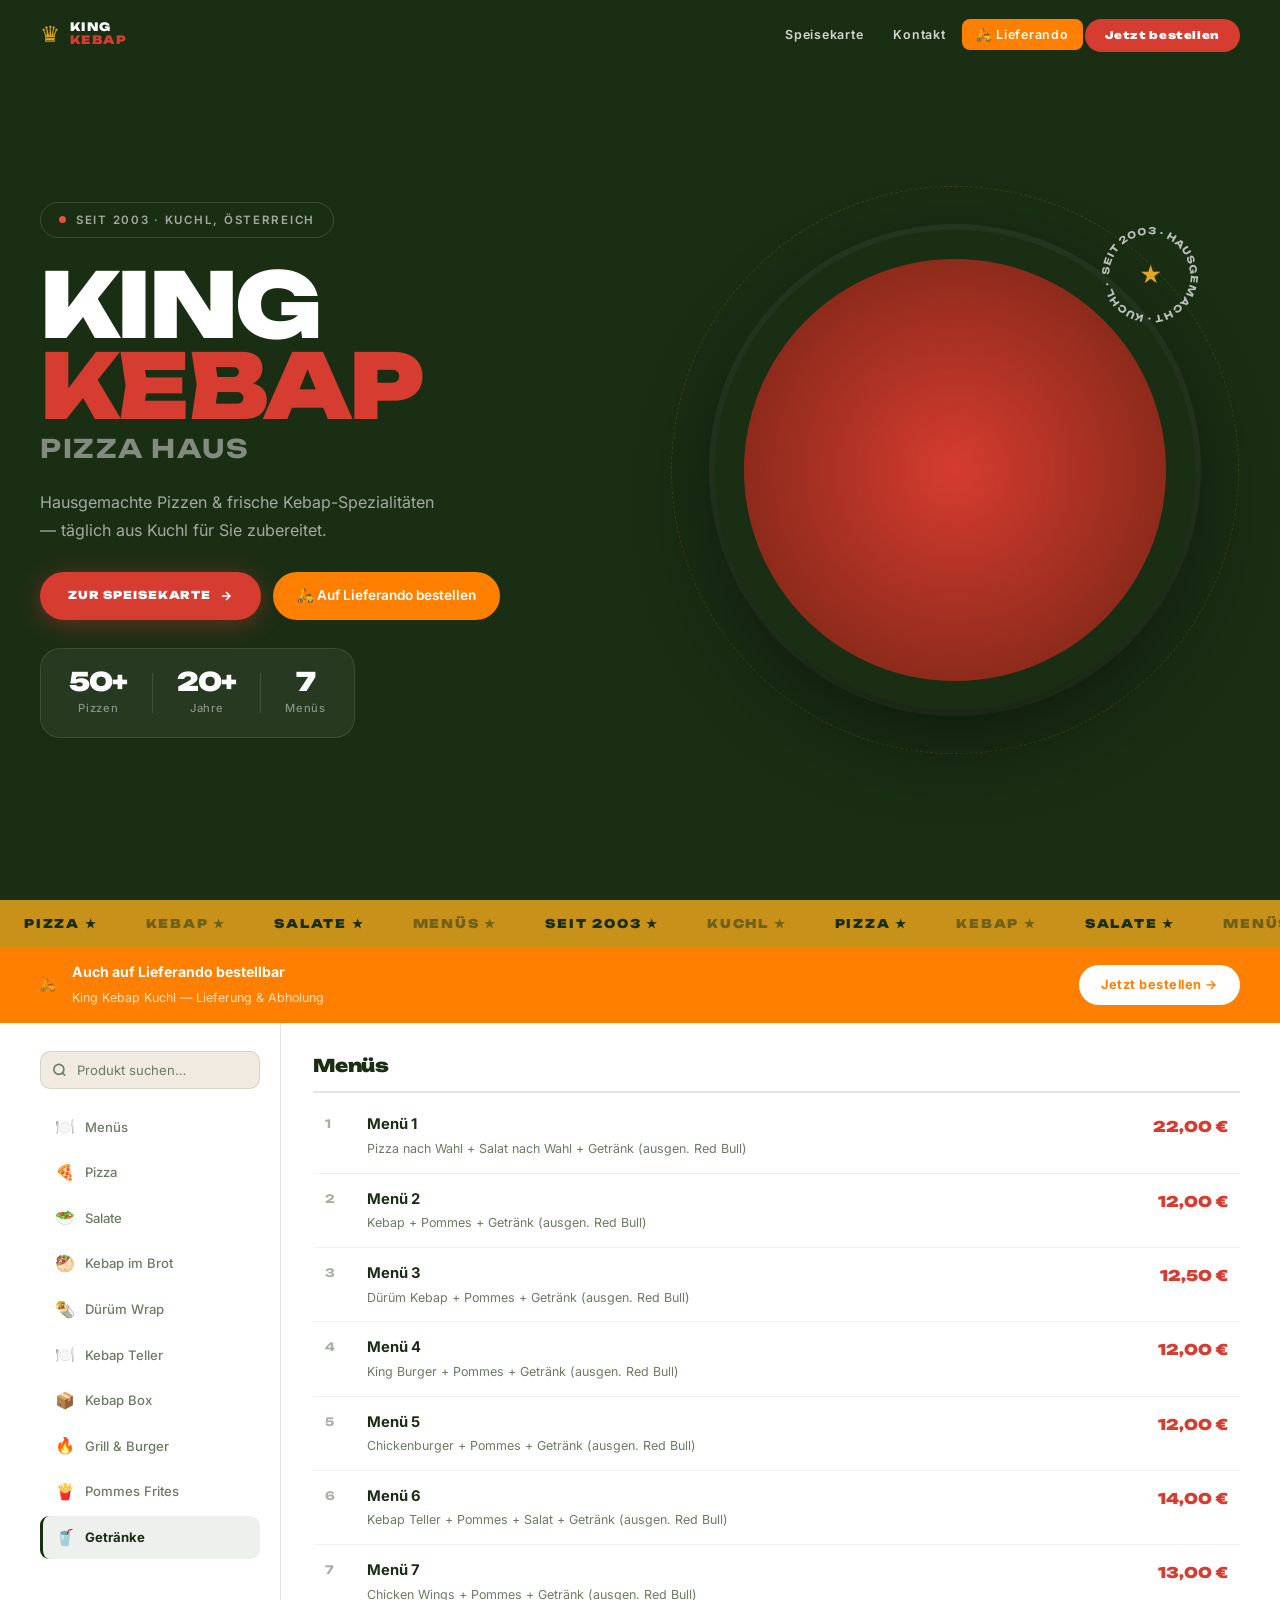
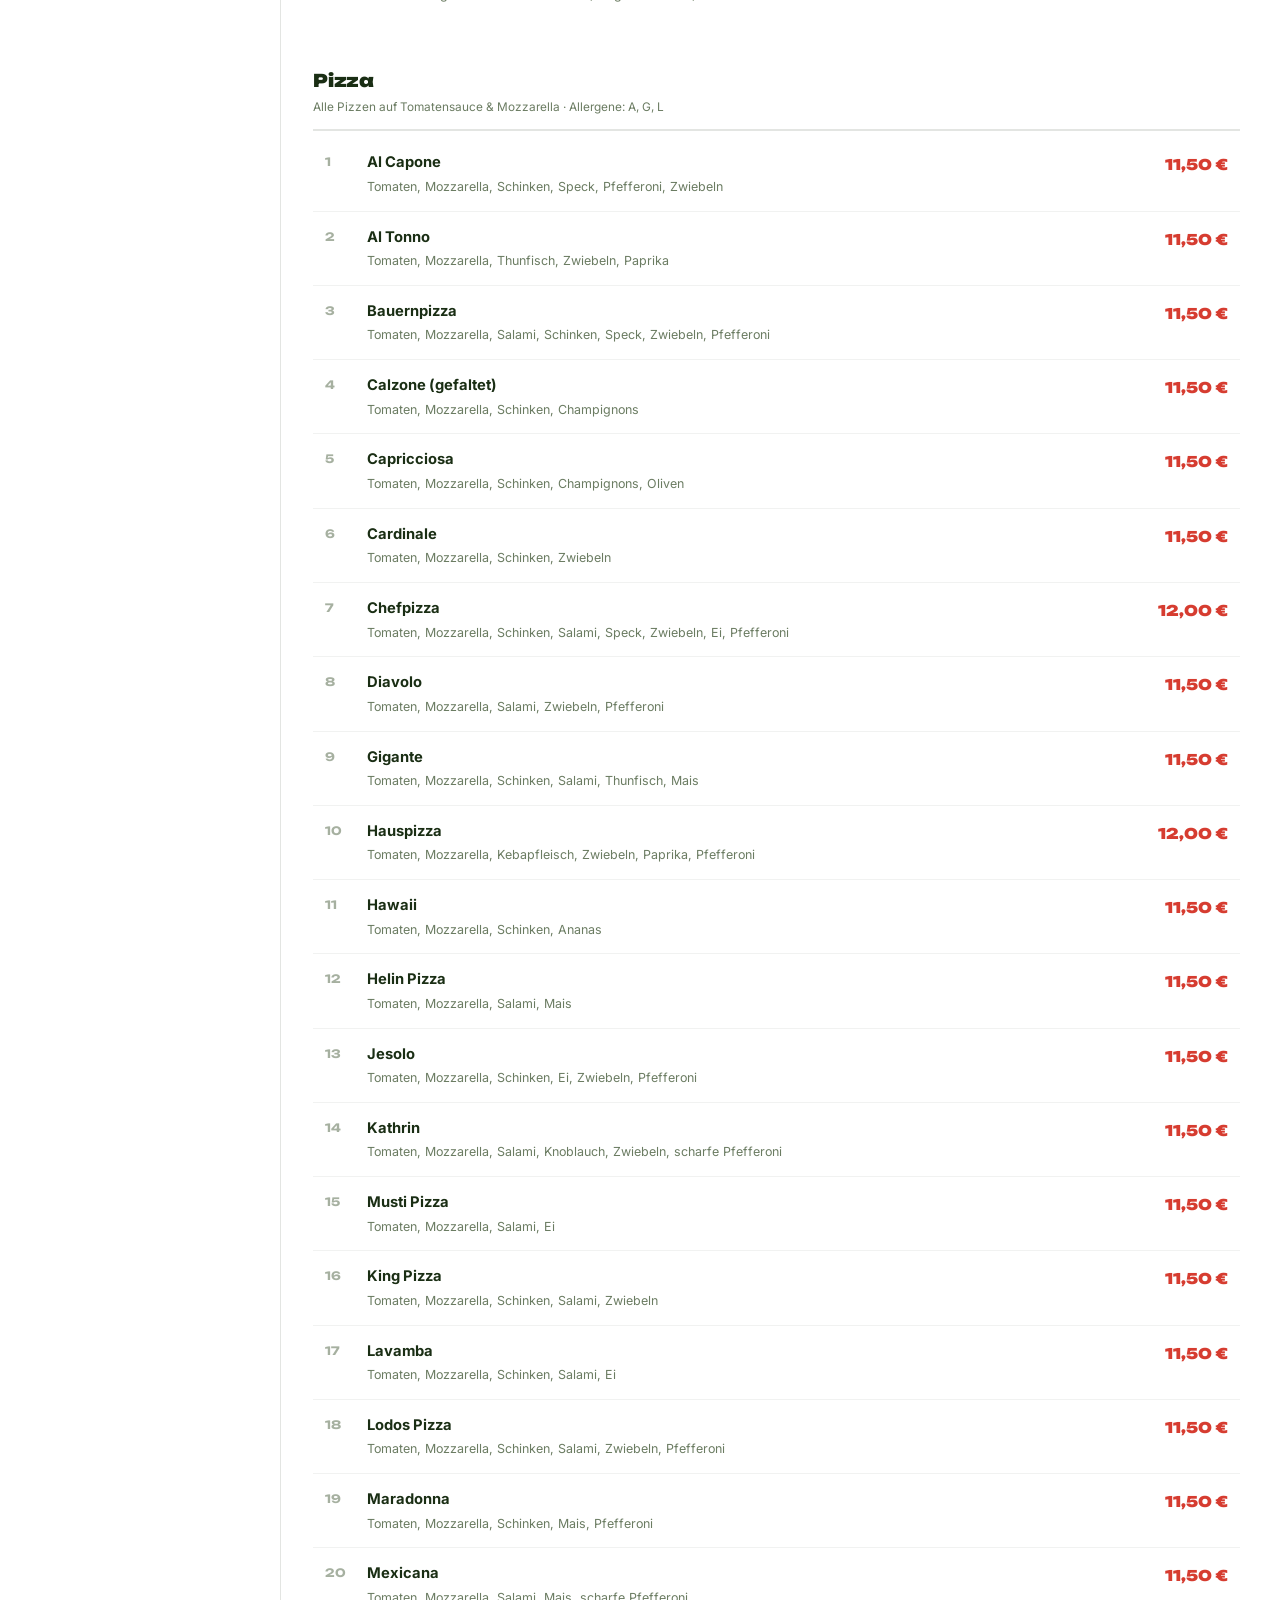
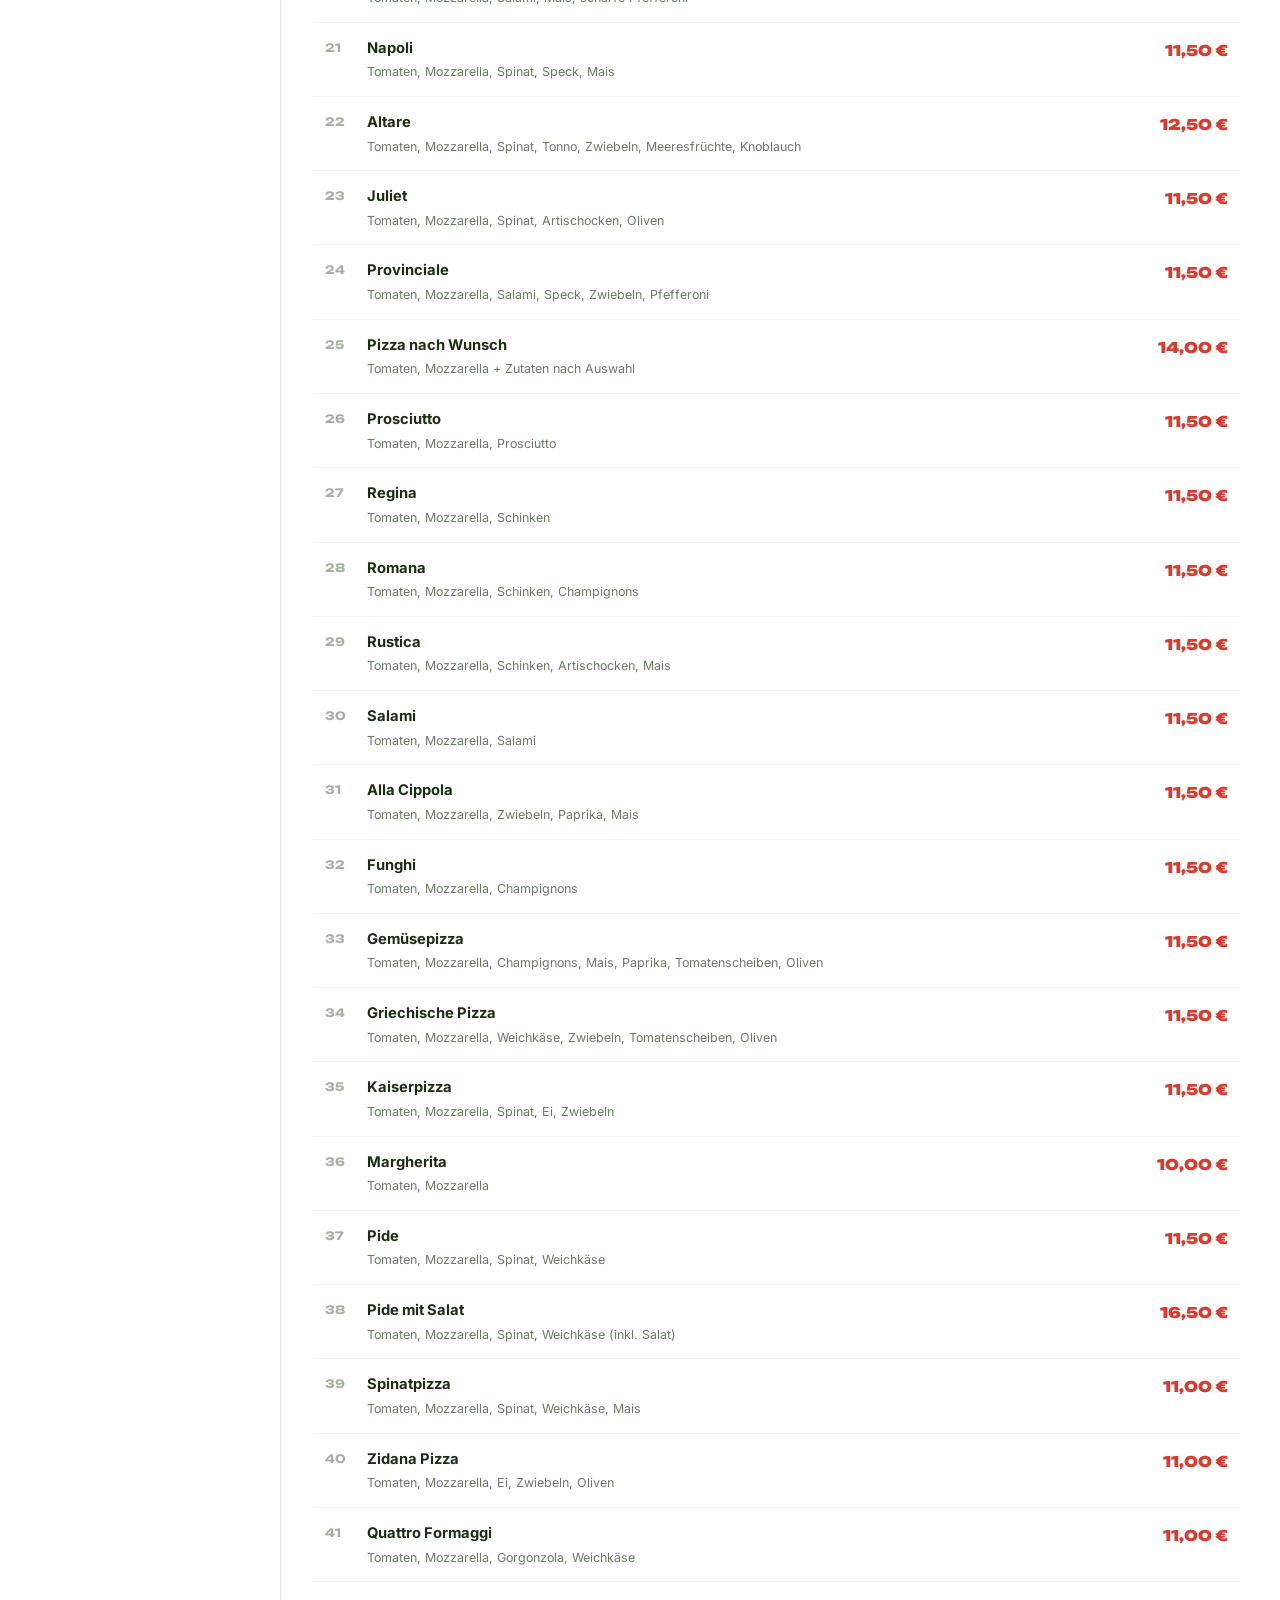
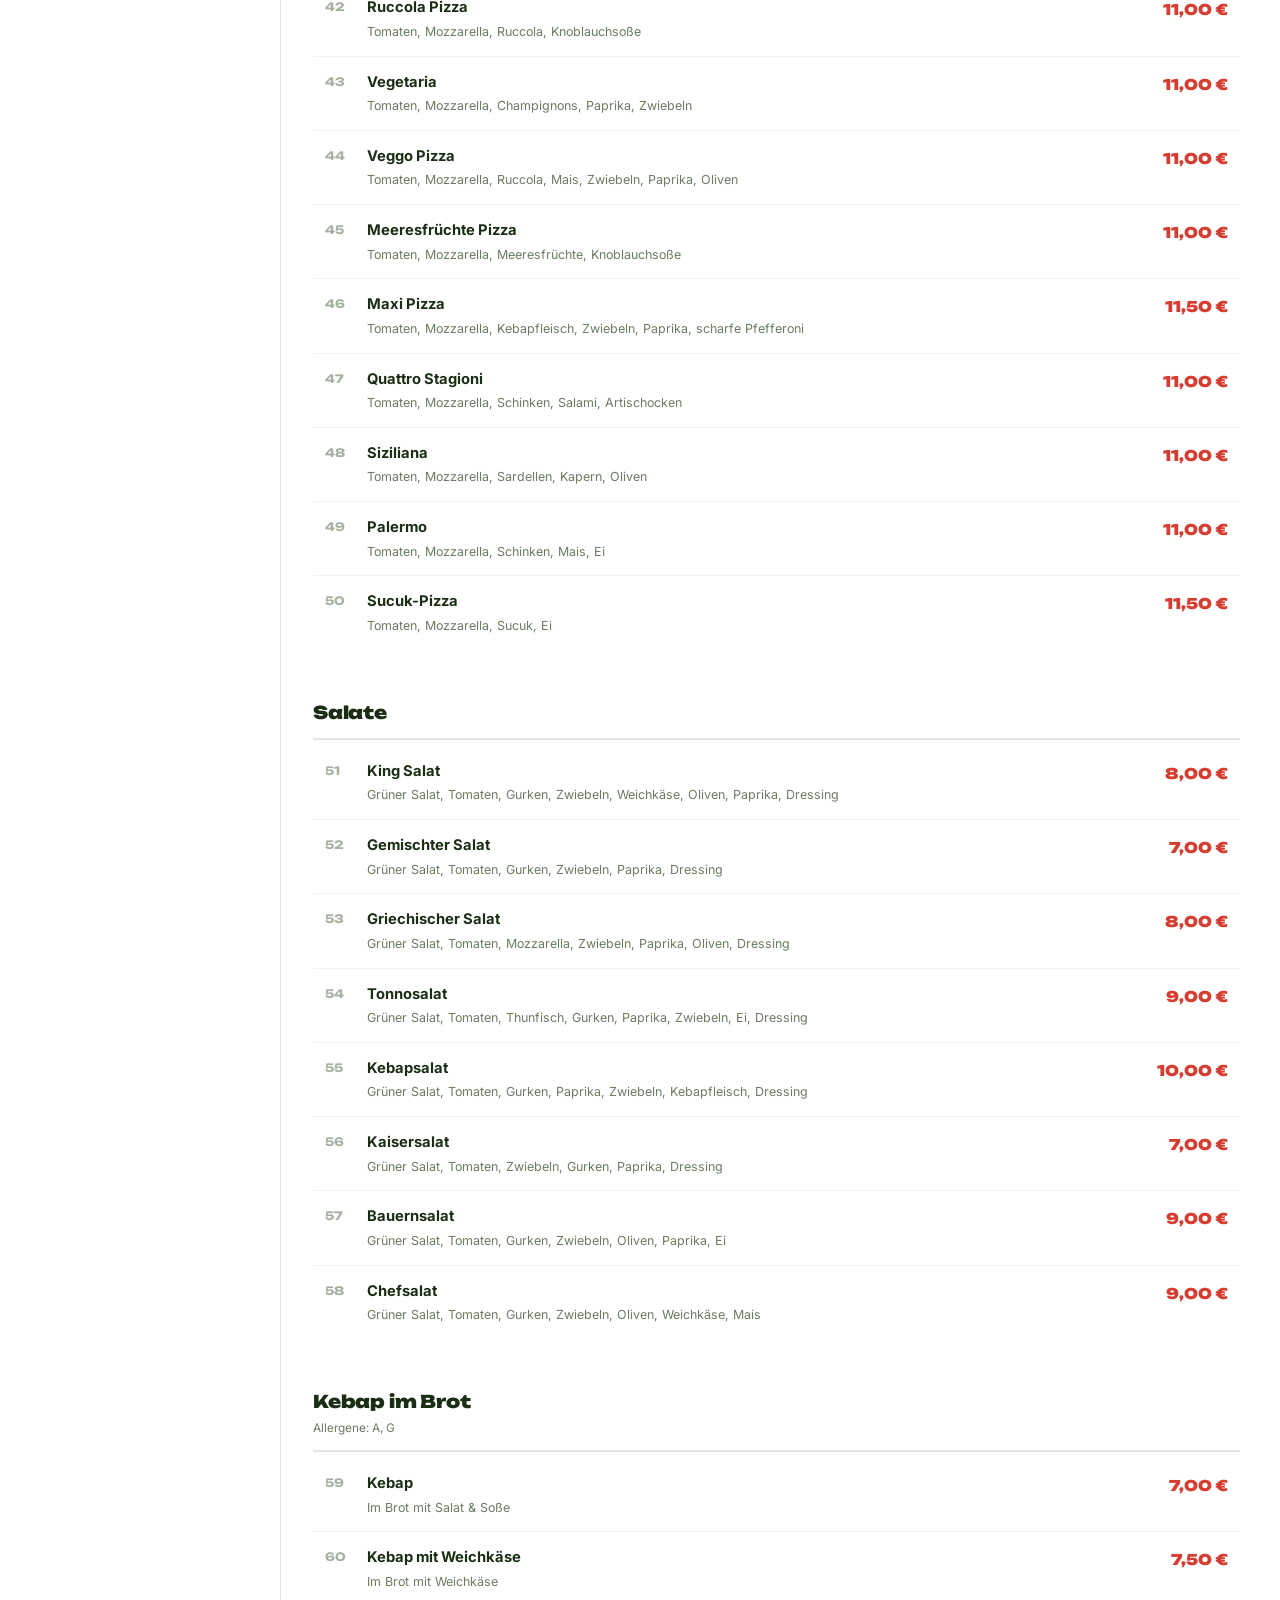
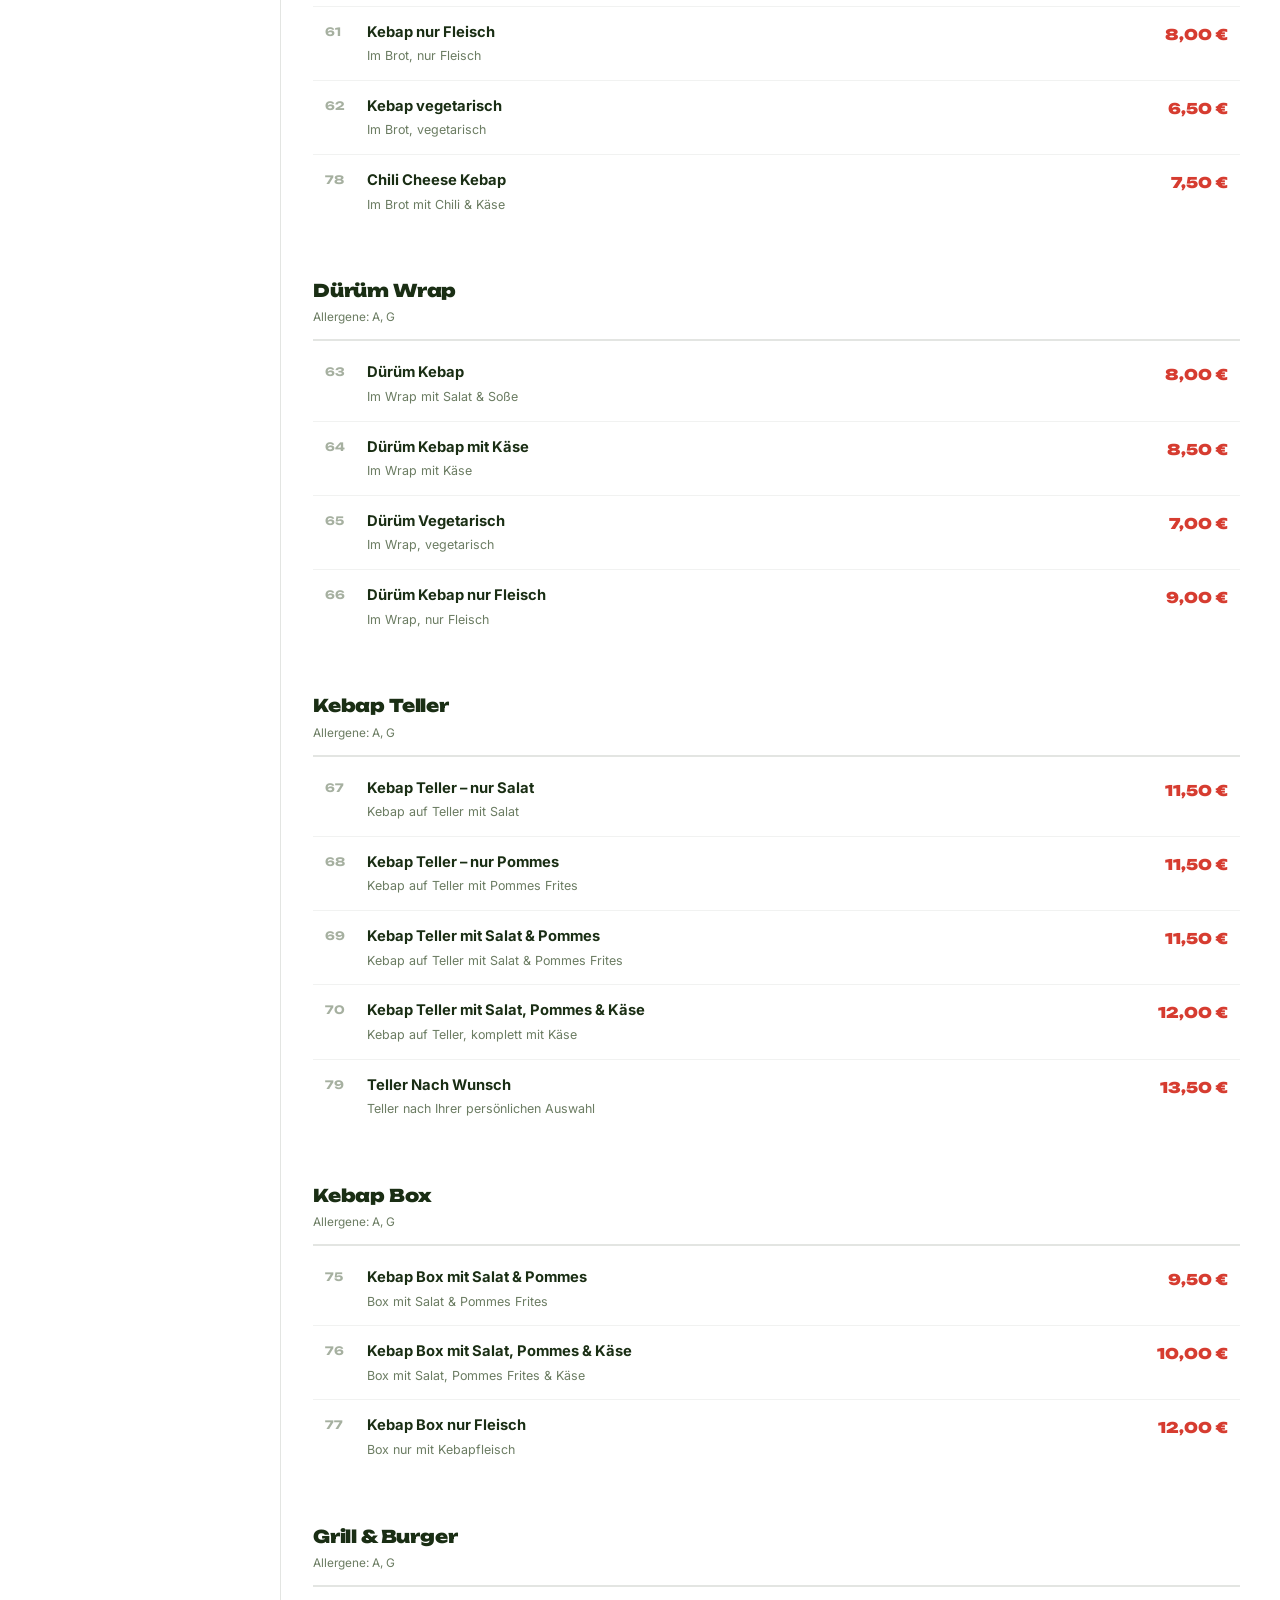
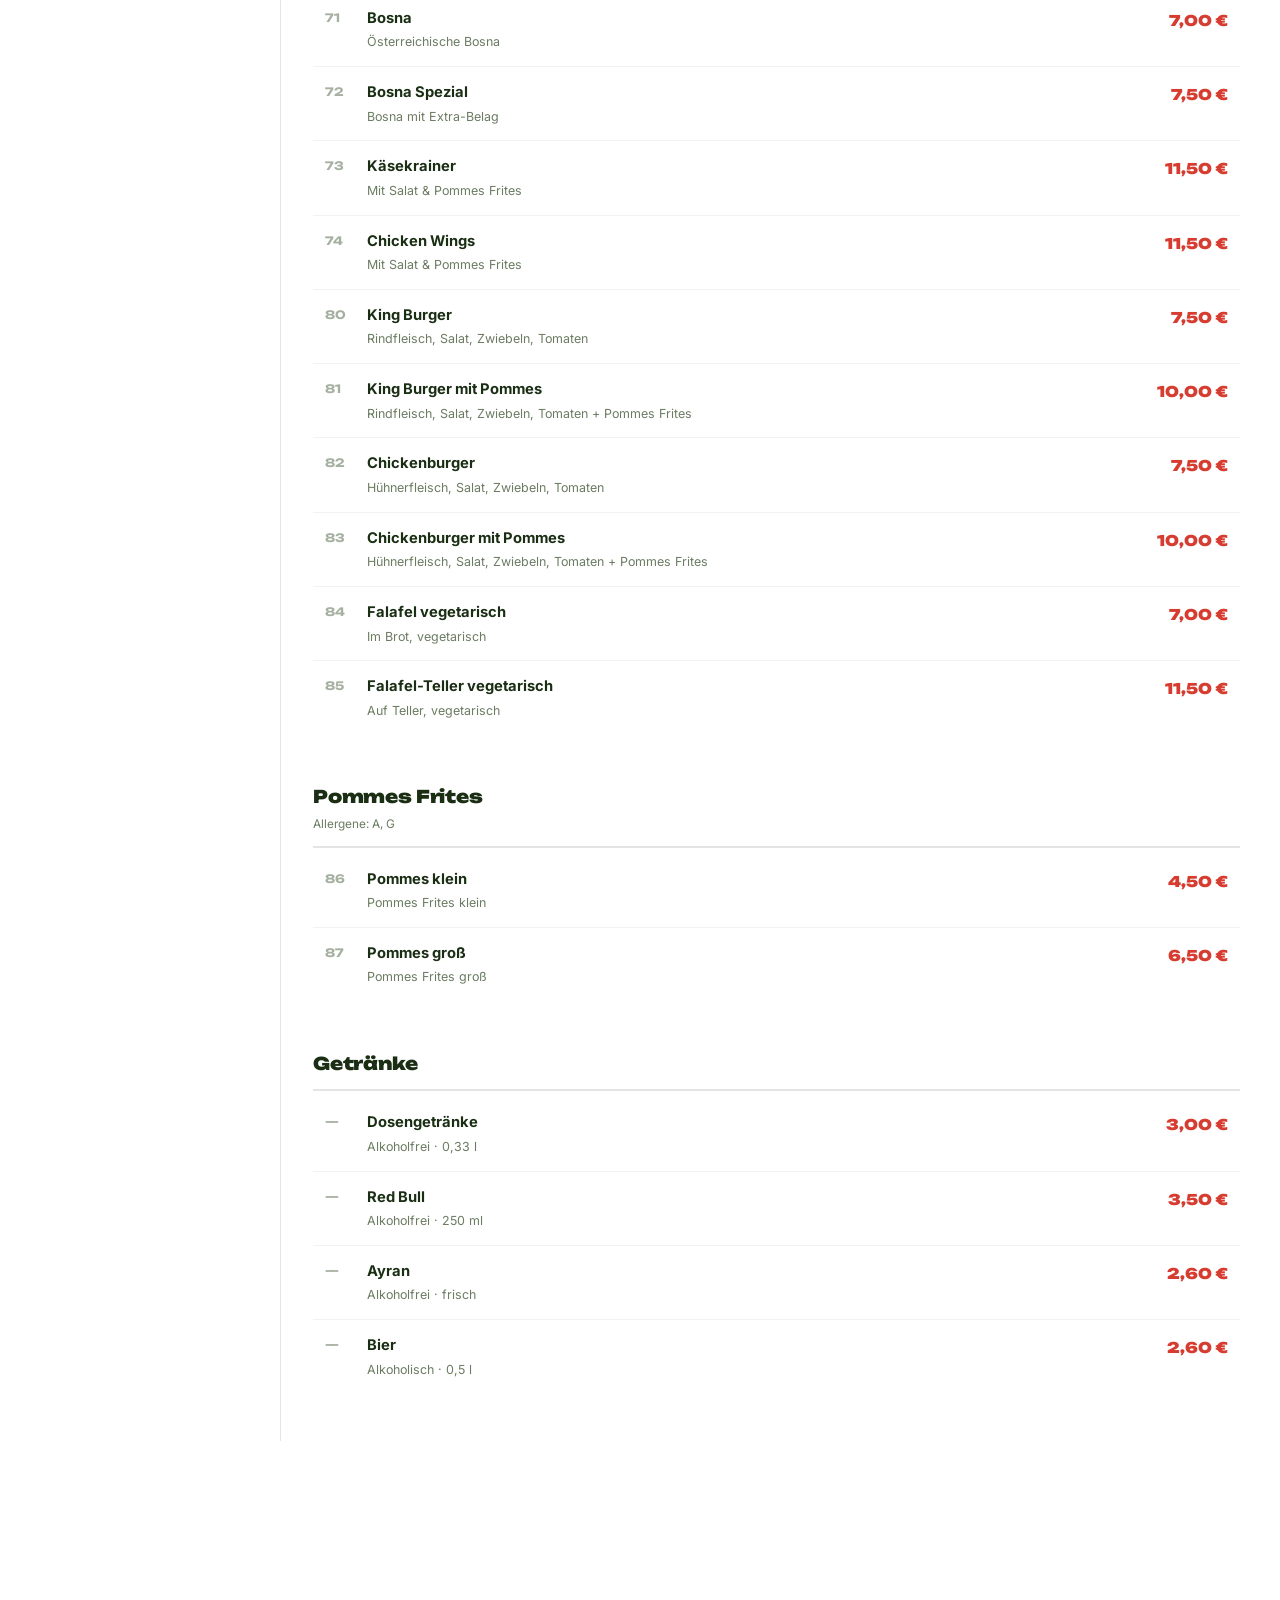
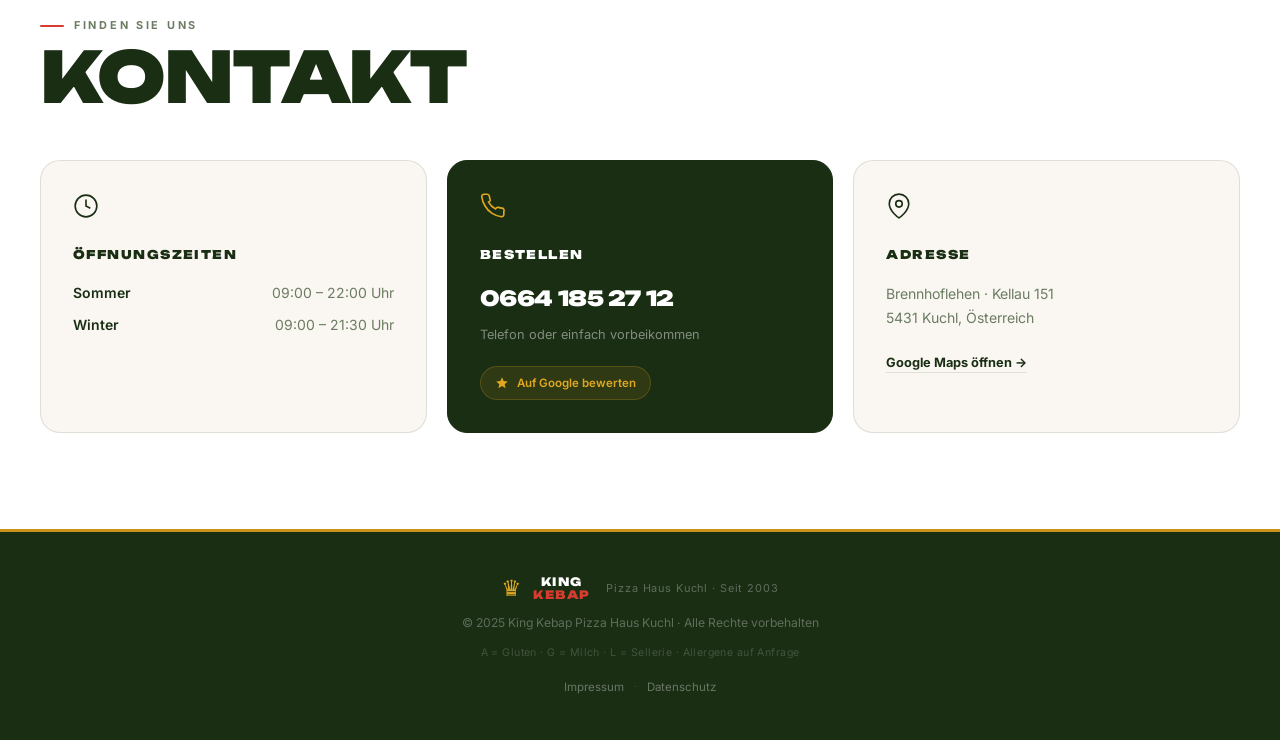
==== commit 60dce987: "Self-host fonts to eliminate Google Fonts DSGVO risk Download Unbounded (400/700/900) and Inter (400" ====
--- a/index.html
+++ b/index.html
@@ -5,8 +5,6 @@
   <meta name="viewport" content="width=device-width, initial-scale=1.0" />
   <title>King Kebap Pizza Haus Kuchl – Seit 2003</title>
   <link rel="stylesheet" href="style.css" />
-  <link rel="preconnect" href="https://fonts.googleapis.com" />
-  <link href="https://fonts.googleapis.com/css2?family=Unbounded:wght@400;700;900&family=Inter:wght@400;500;600;700&display=swap" rel="stylesheet" />
 </head>
 <body>
 
--- a/style.css
+++ b/style.css
@@ -2,6 +2,56 @@
    KING KEBAP PIZZA HAUS
    Premium Restaurant Design
    =========================== */
+
+@font-face {
+  font-family: 'Unbounded';
+  font-style: normal;
+  font-weight: 400;
+  font-display: swap;
+  src: url('fonts/Unbounded-Regular.ttf') format('truetype');
+}
+@font-face {
+  font-family: 'Unbounded';
+  font-style: normal;
+  font-weight: 700;
+  font-display: swap;
+  src: url('fonts/Unbounded-Bold.ttf') format('truetype');
+}
+@font-face {
+  font-family: 'Unbounded';
+  font-style: normal;
+  font-weight: 900;
+  font-display: swap;
+  src: url('fonts/Unbounded-Black.ttf') format('truetype');
+}
+@font-face {
+  font-family: 'Inter';
+  font-style: normal;
+  font-weight: 400;
+  font-display: swap;
+  src: url('fonts/Inter-Regular.ttf') format('truetype');
+}
+@font-face {
+  font-family: 'Inter';
+  font-style: normal;
+  font-weight: 500;
+  font-display: swap;
+  src: url('fonts/Inter-Medium.ttf') format('truetype');
+}
+@font-face {
+  font-family: 'Inter';
+  font-style: normal;
+  font-weight: 600;
+  font-display: swap;
+  src: url('fonts/Inter-SemiBold.ttf') format('truetype');
+}
+@font-face {
+  font-family: 'Inter';
+  font-style: normal;
+  font-weight: 700;
+  font-display: swap;
+  src: url('fonts/Inter-Bold.ttf') format('truetype');
+}
 
 :root {
   --green:    #1A2E14;
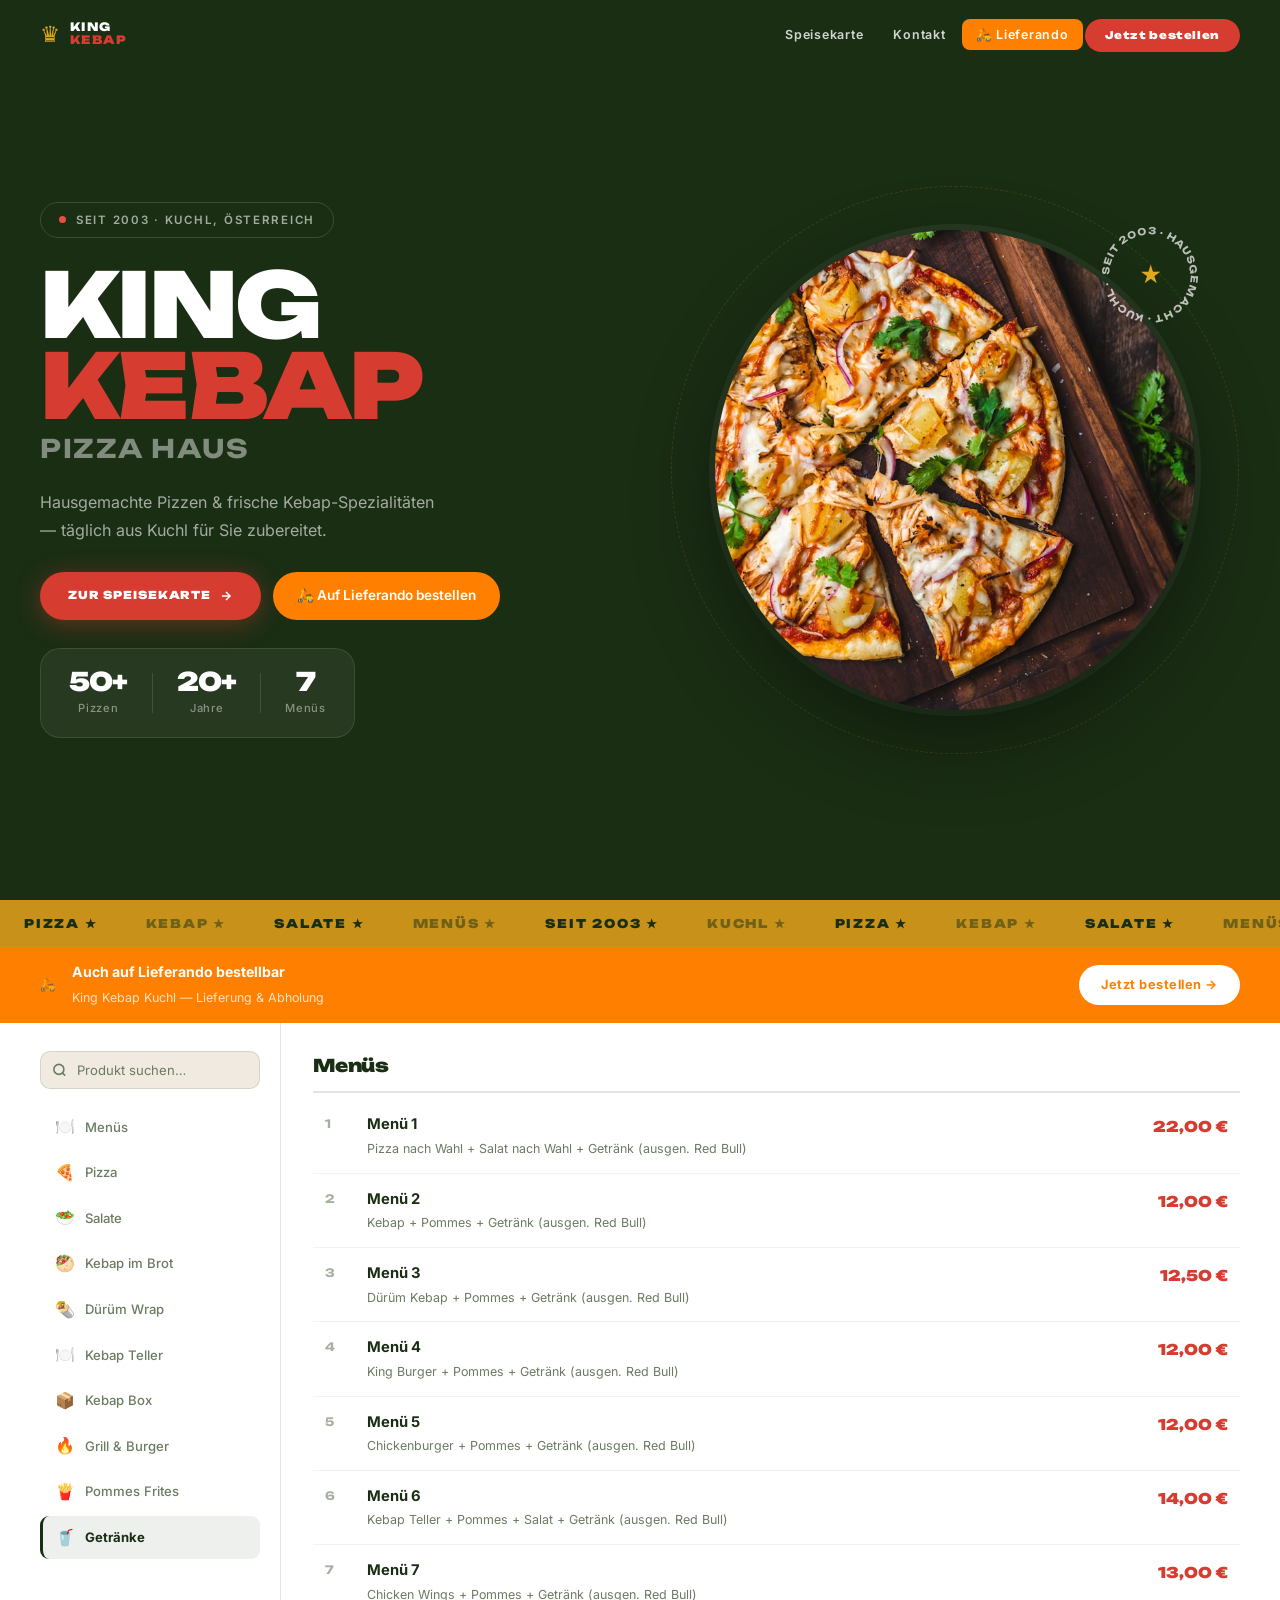
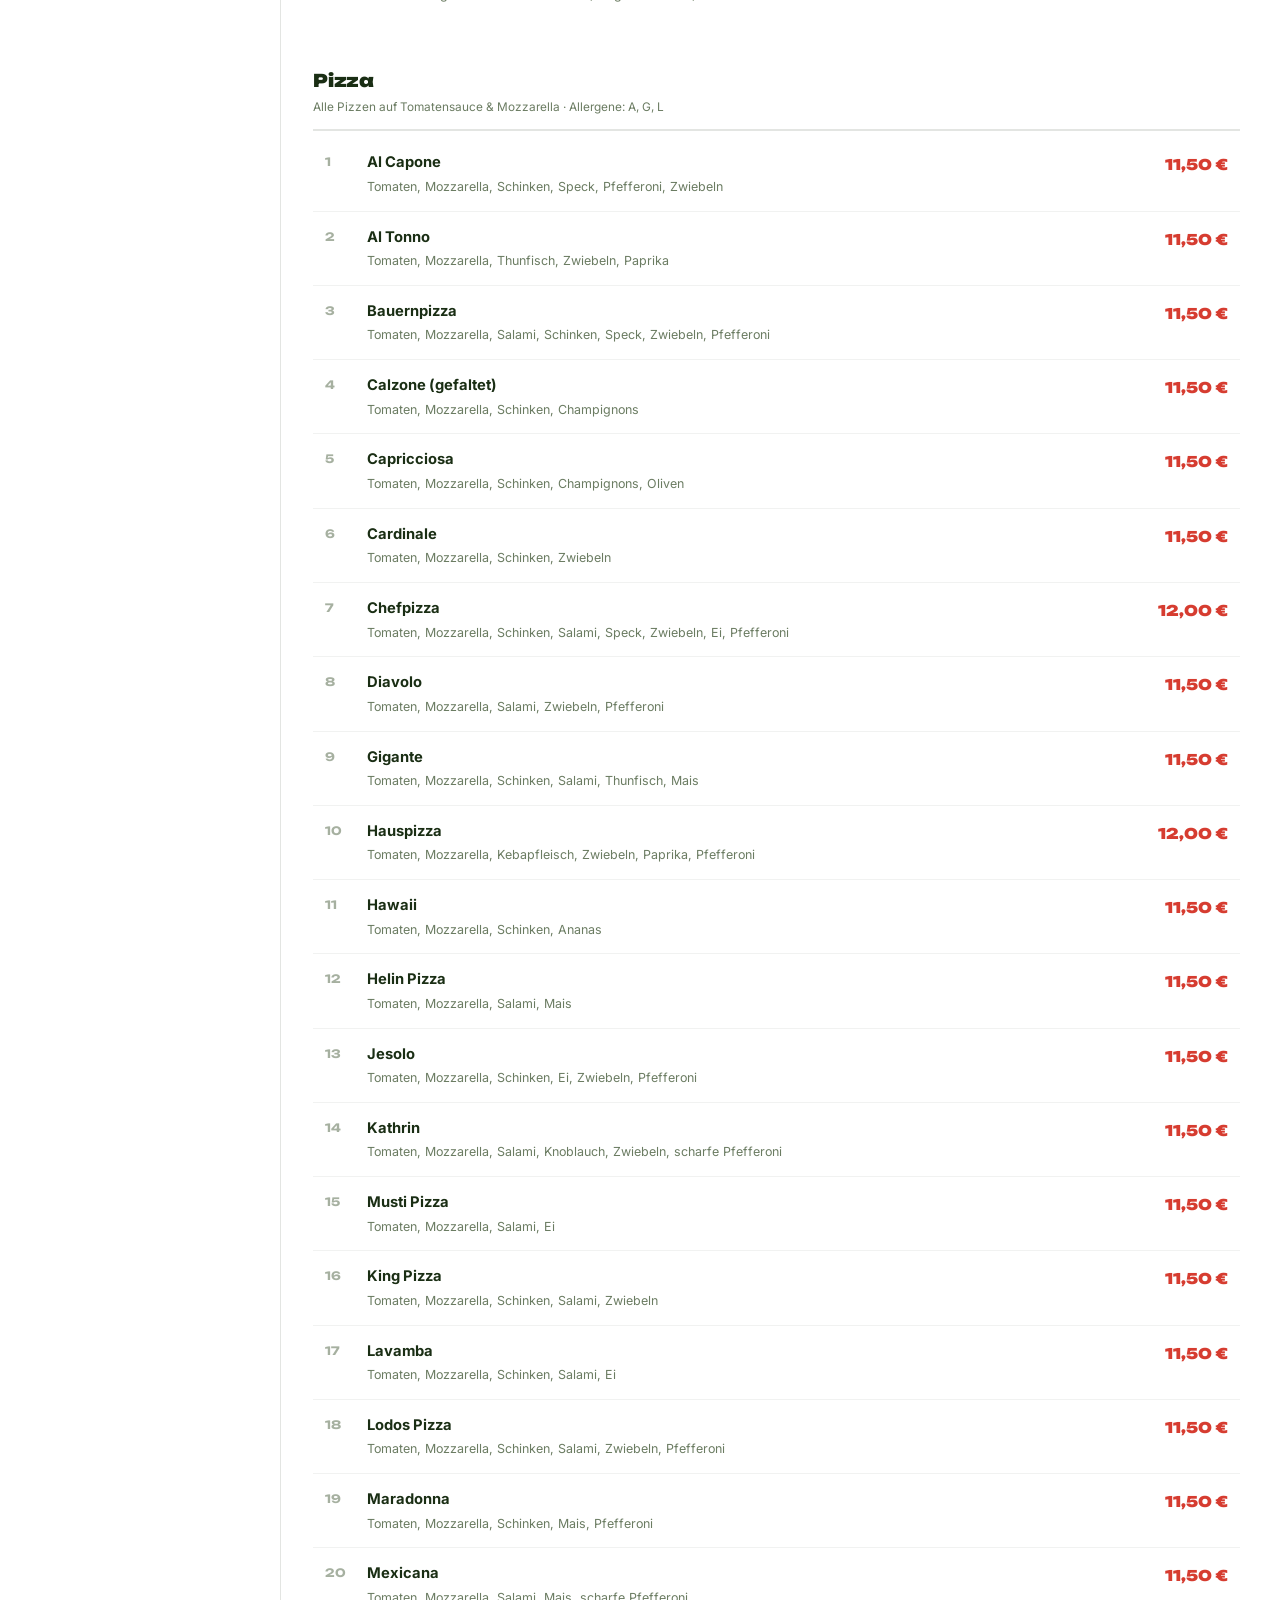
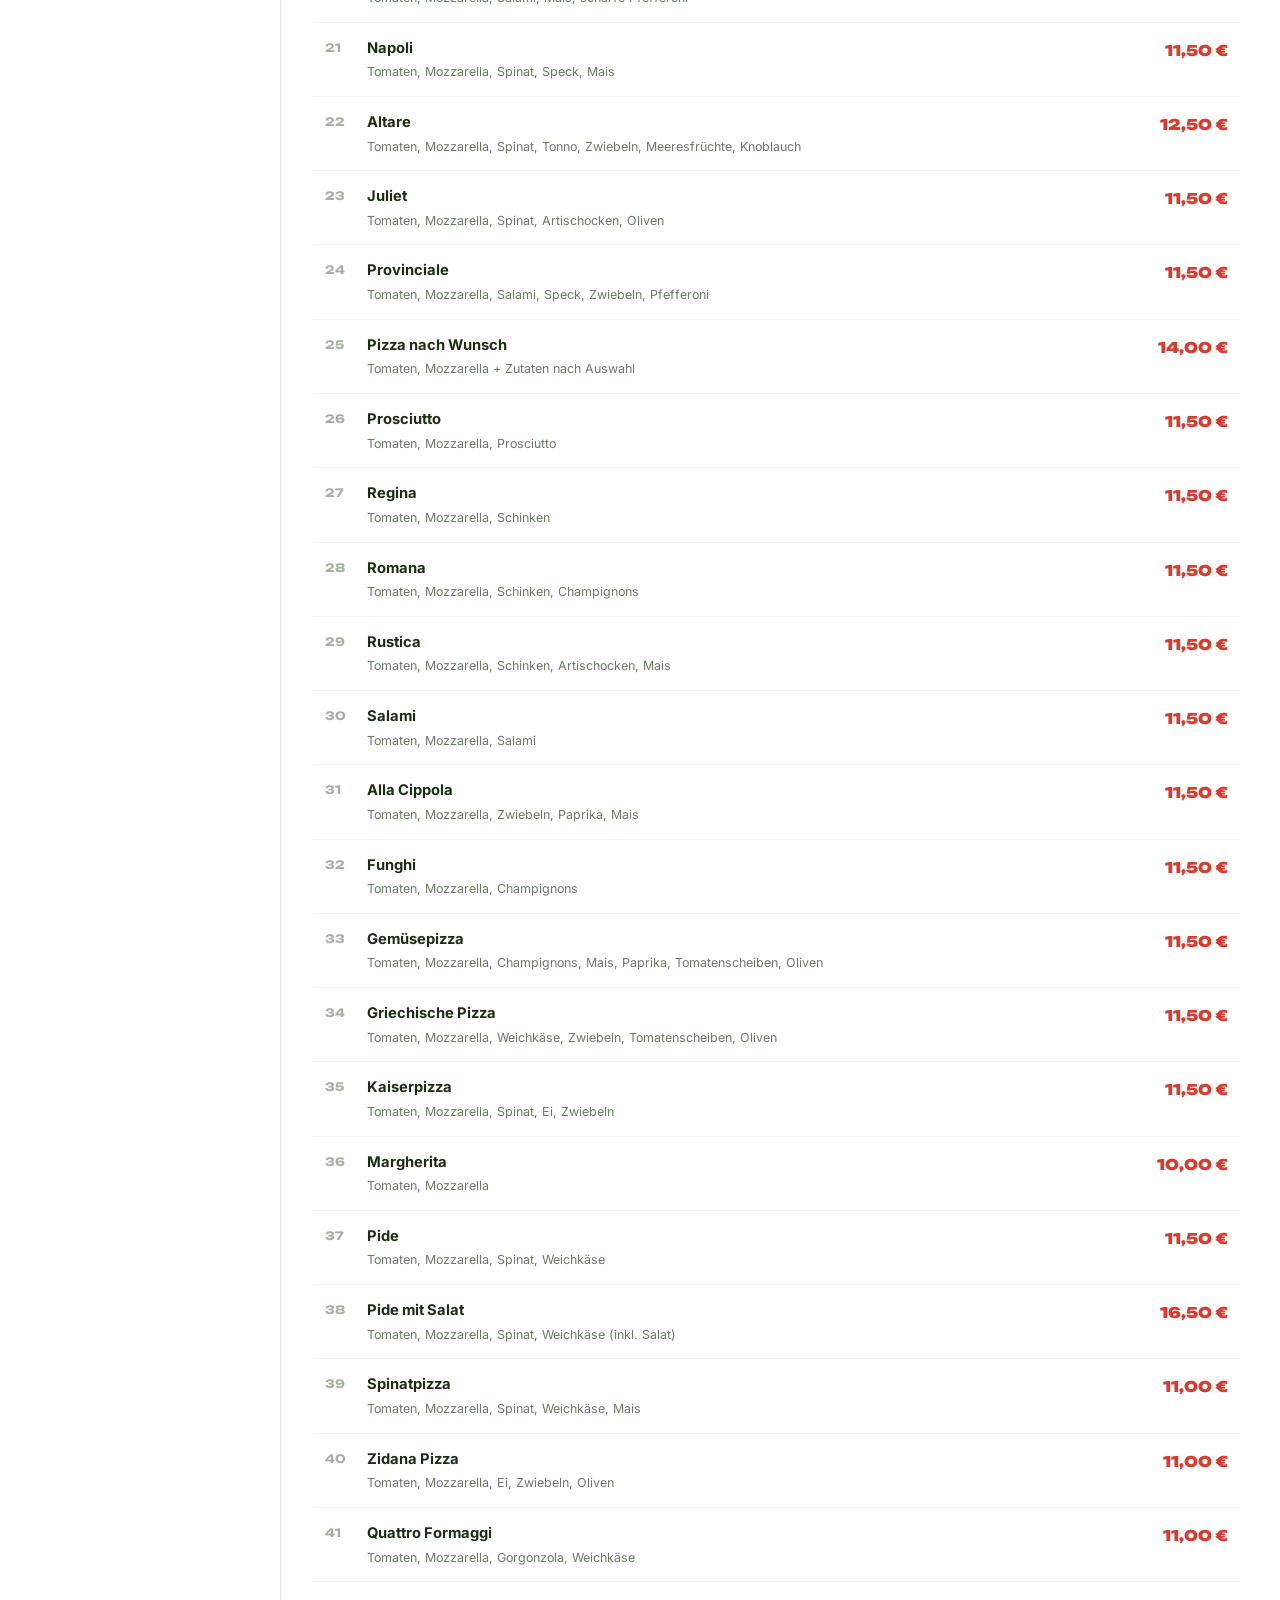
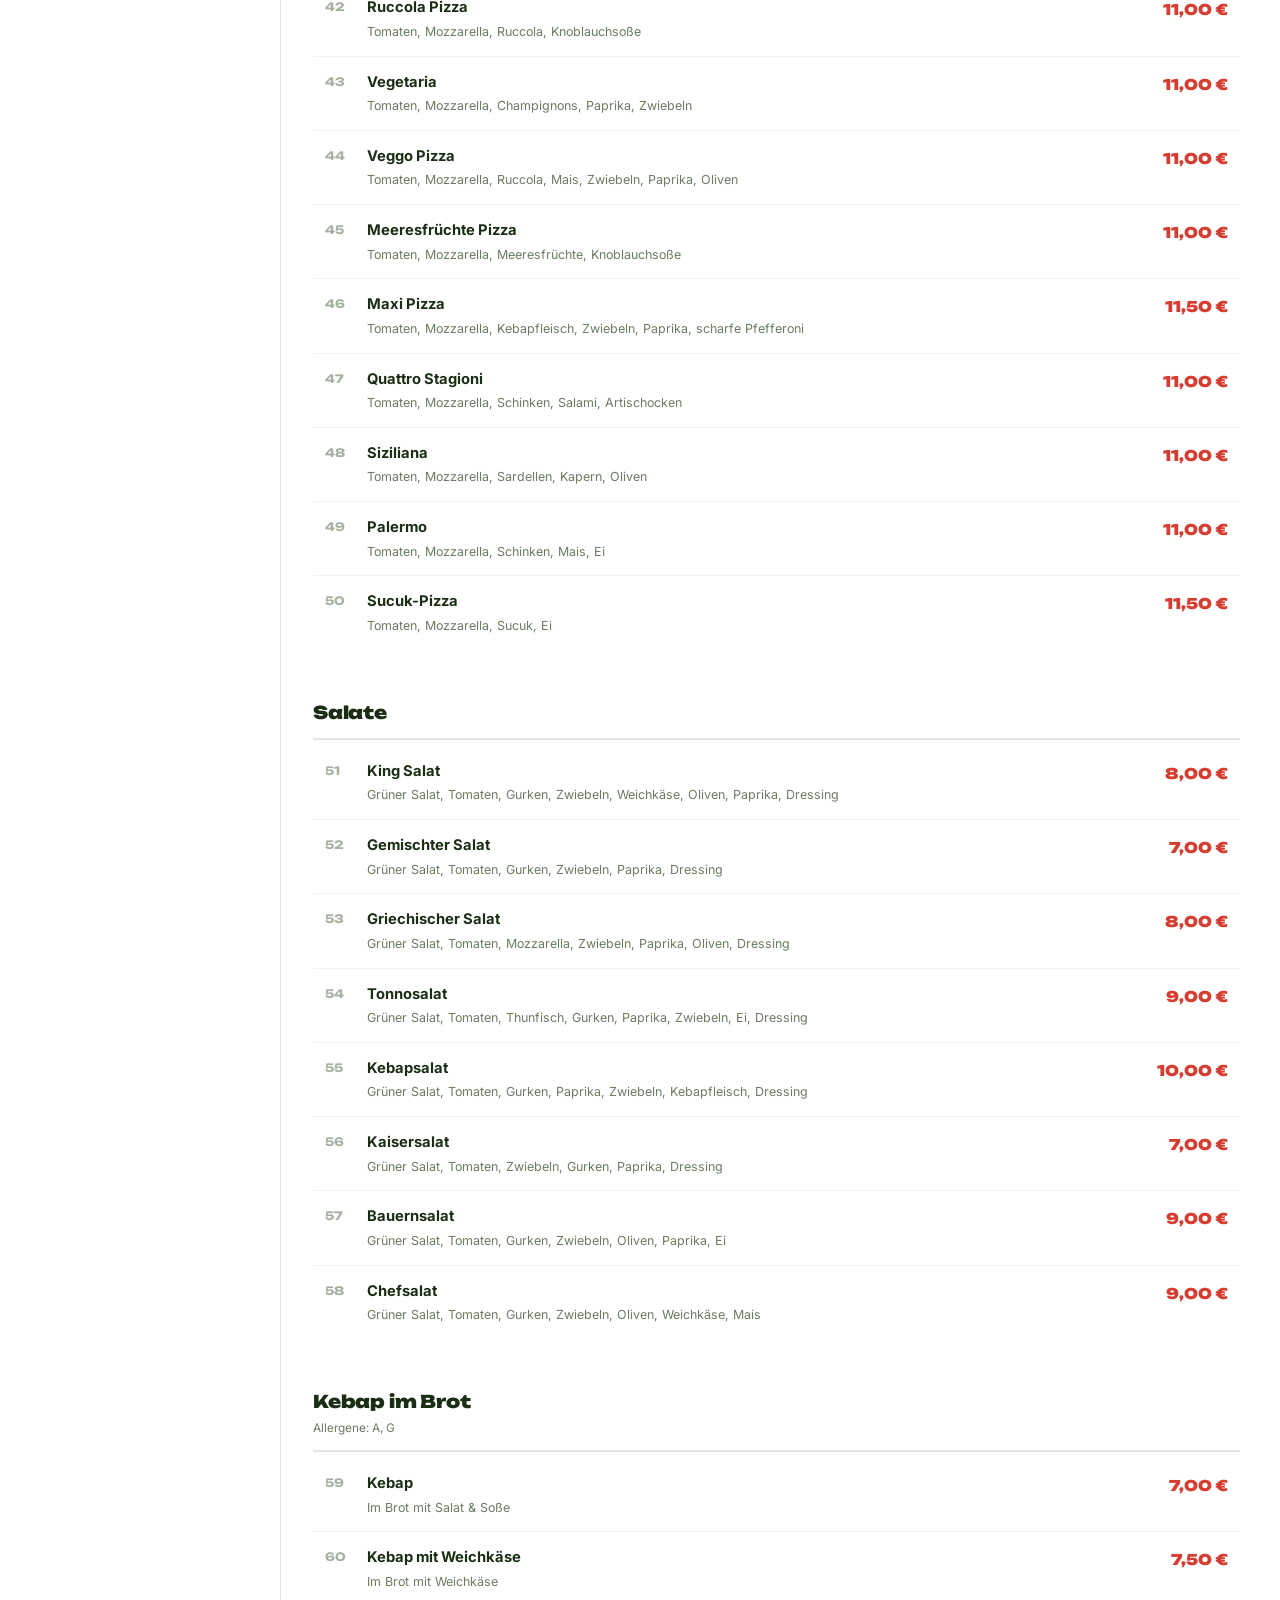
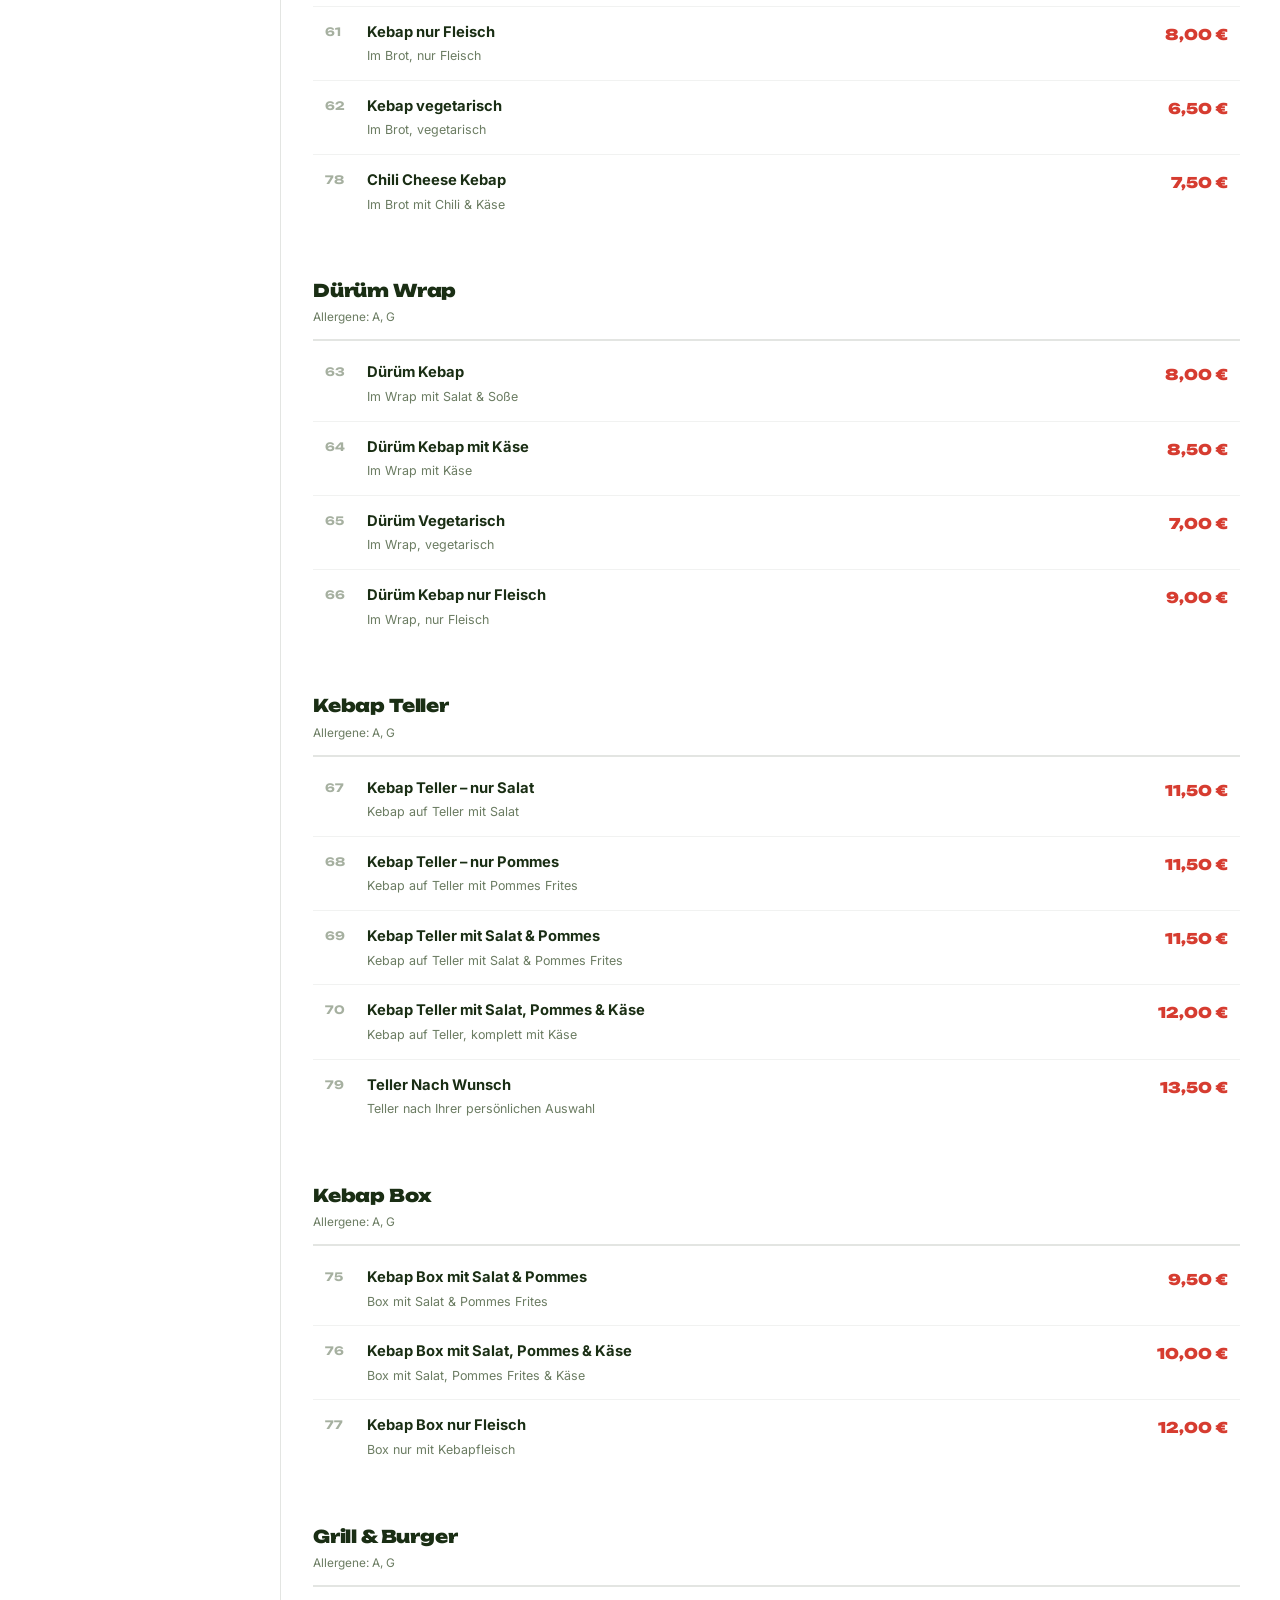
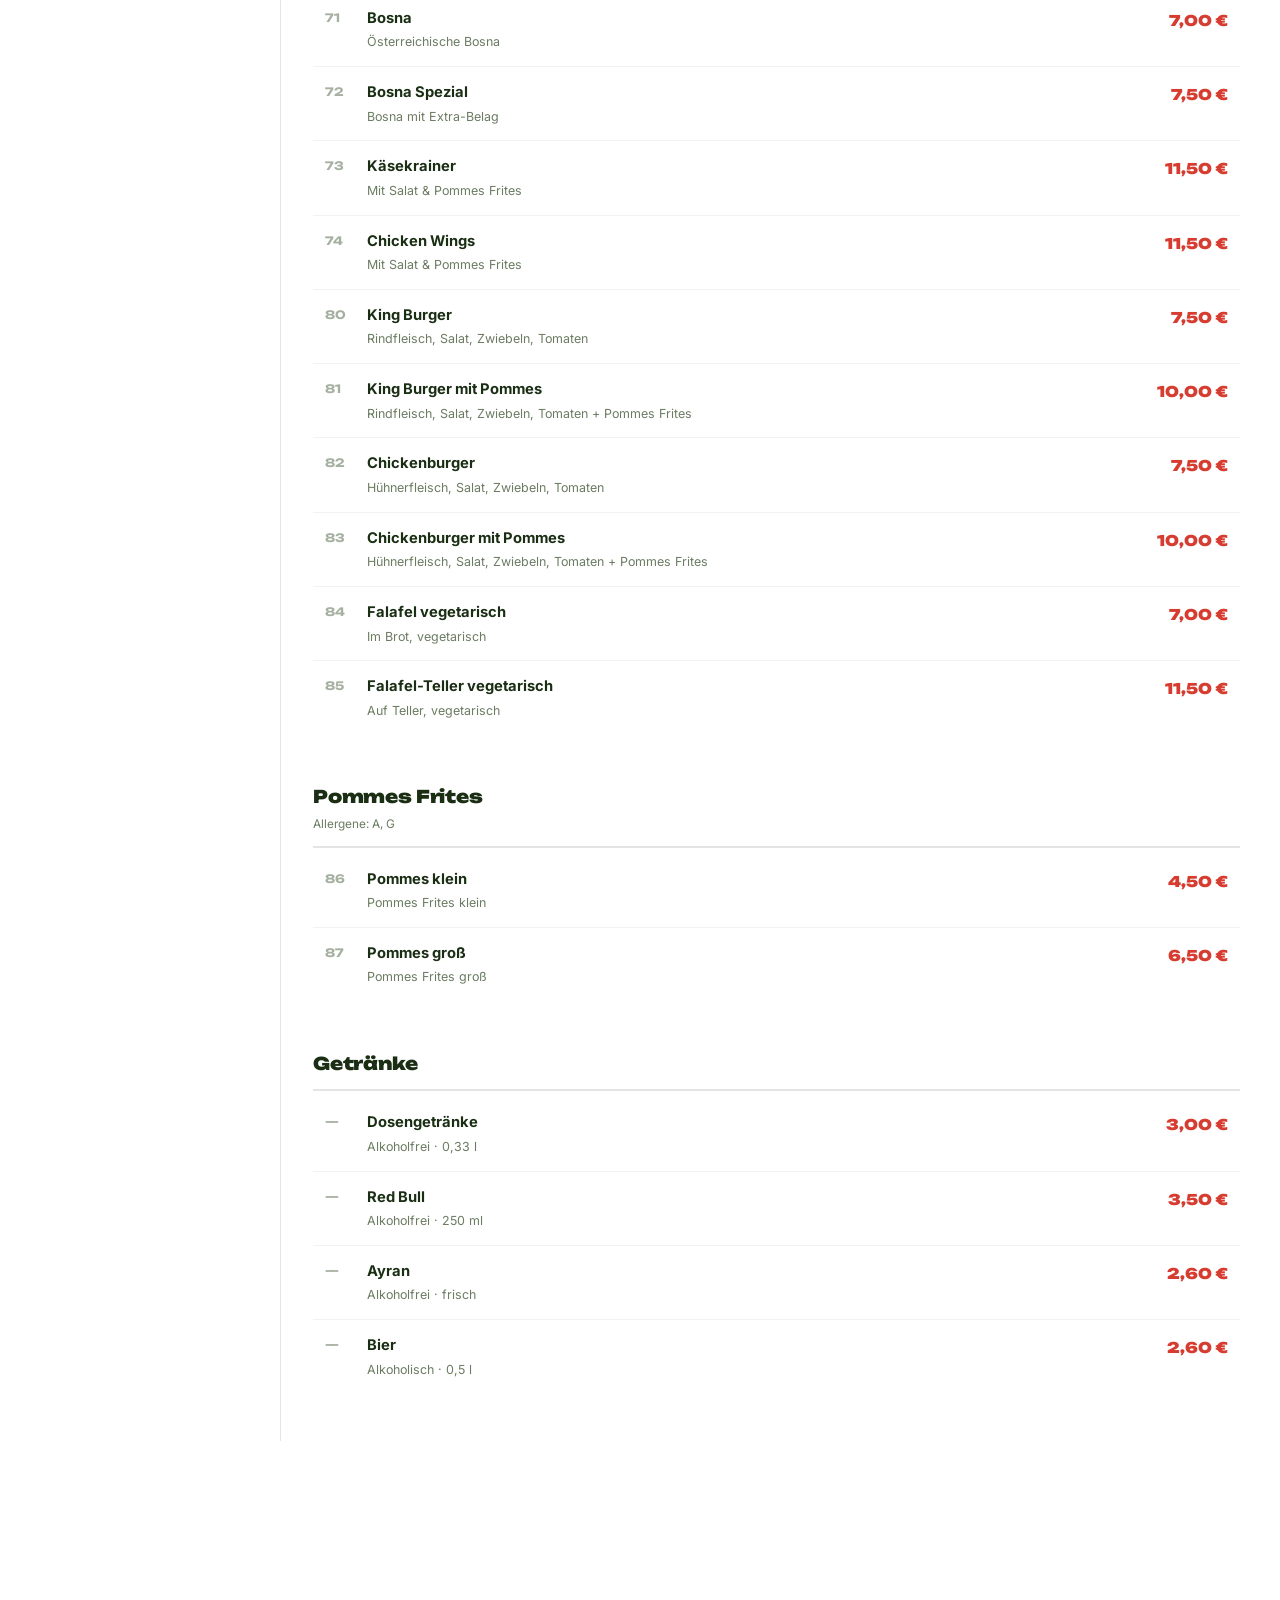
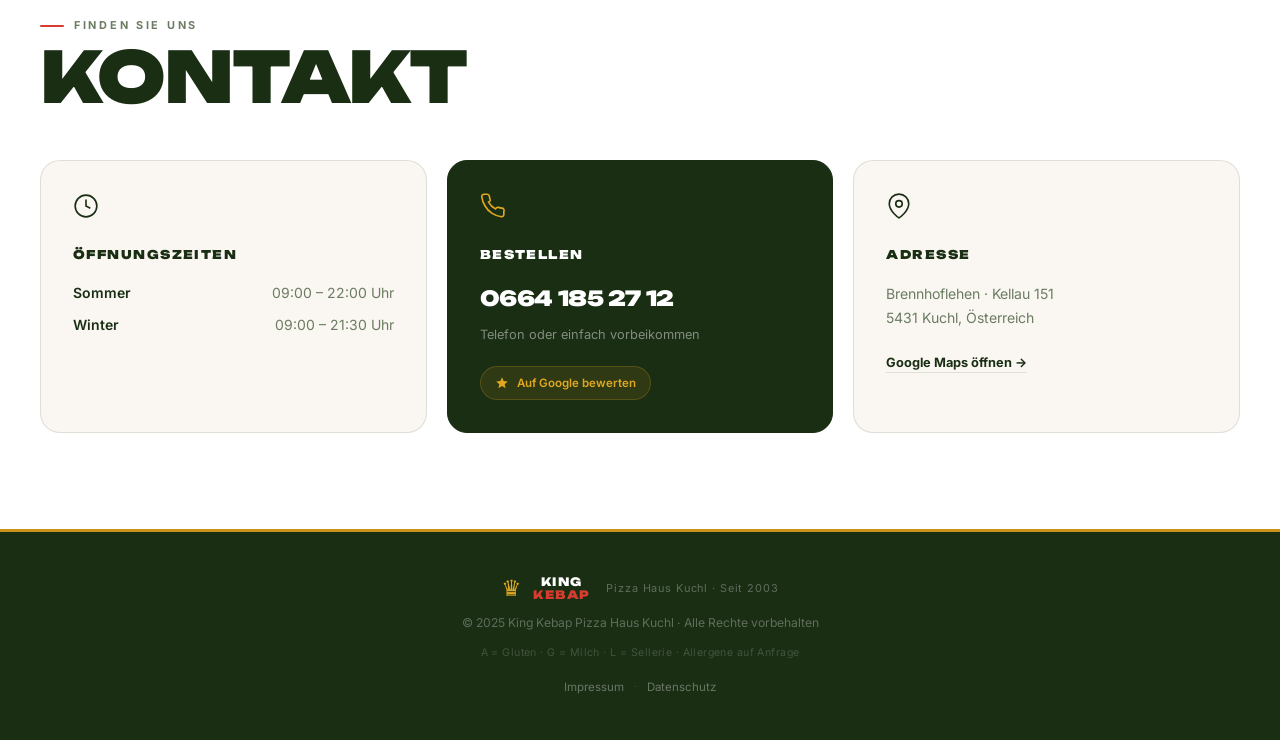
==== commit 2d61456a: "Self-host hero image to eliminate Unsplash DSGVO risk Downloads the pizza hero image locally so no v" ====
--- a/index.html
+++ b/index.html
@@ -81,7 +81,7 @@
         </div>
         <div class="hero-img-circle"></div>
         <img class="hero-img"
-          src="https://images.unsplash.com/photo-1565299624946-b28f40a0ae38?w=700&q=85&auto=format&fit=crop&crop=center"
+          src="images/hero-pizza.jpg"
           alt="Frische Pizza" loading="eager" />
       </div>
     </div>
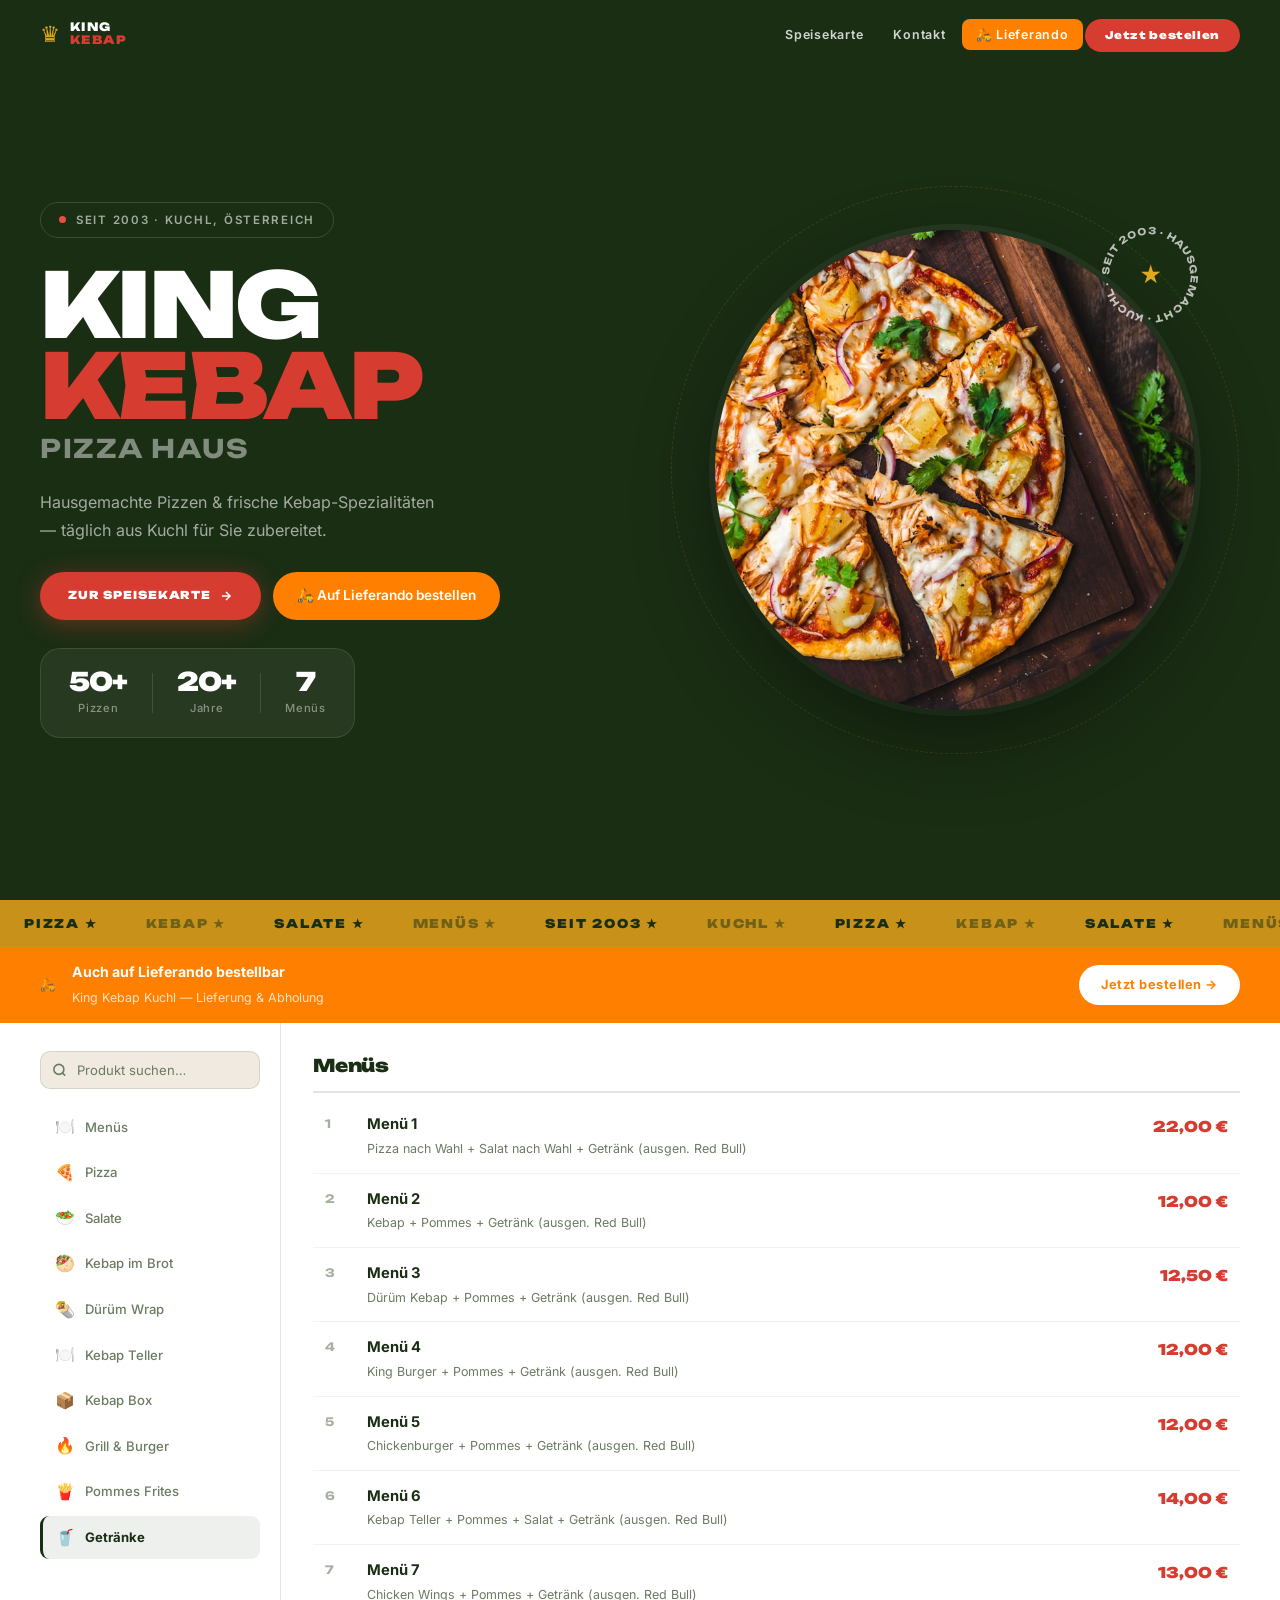
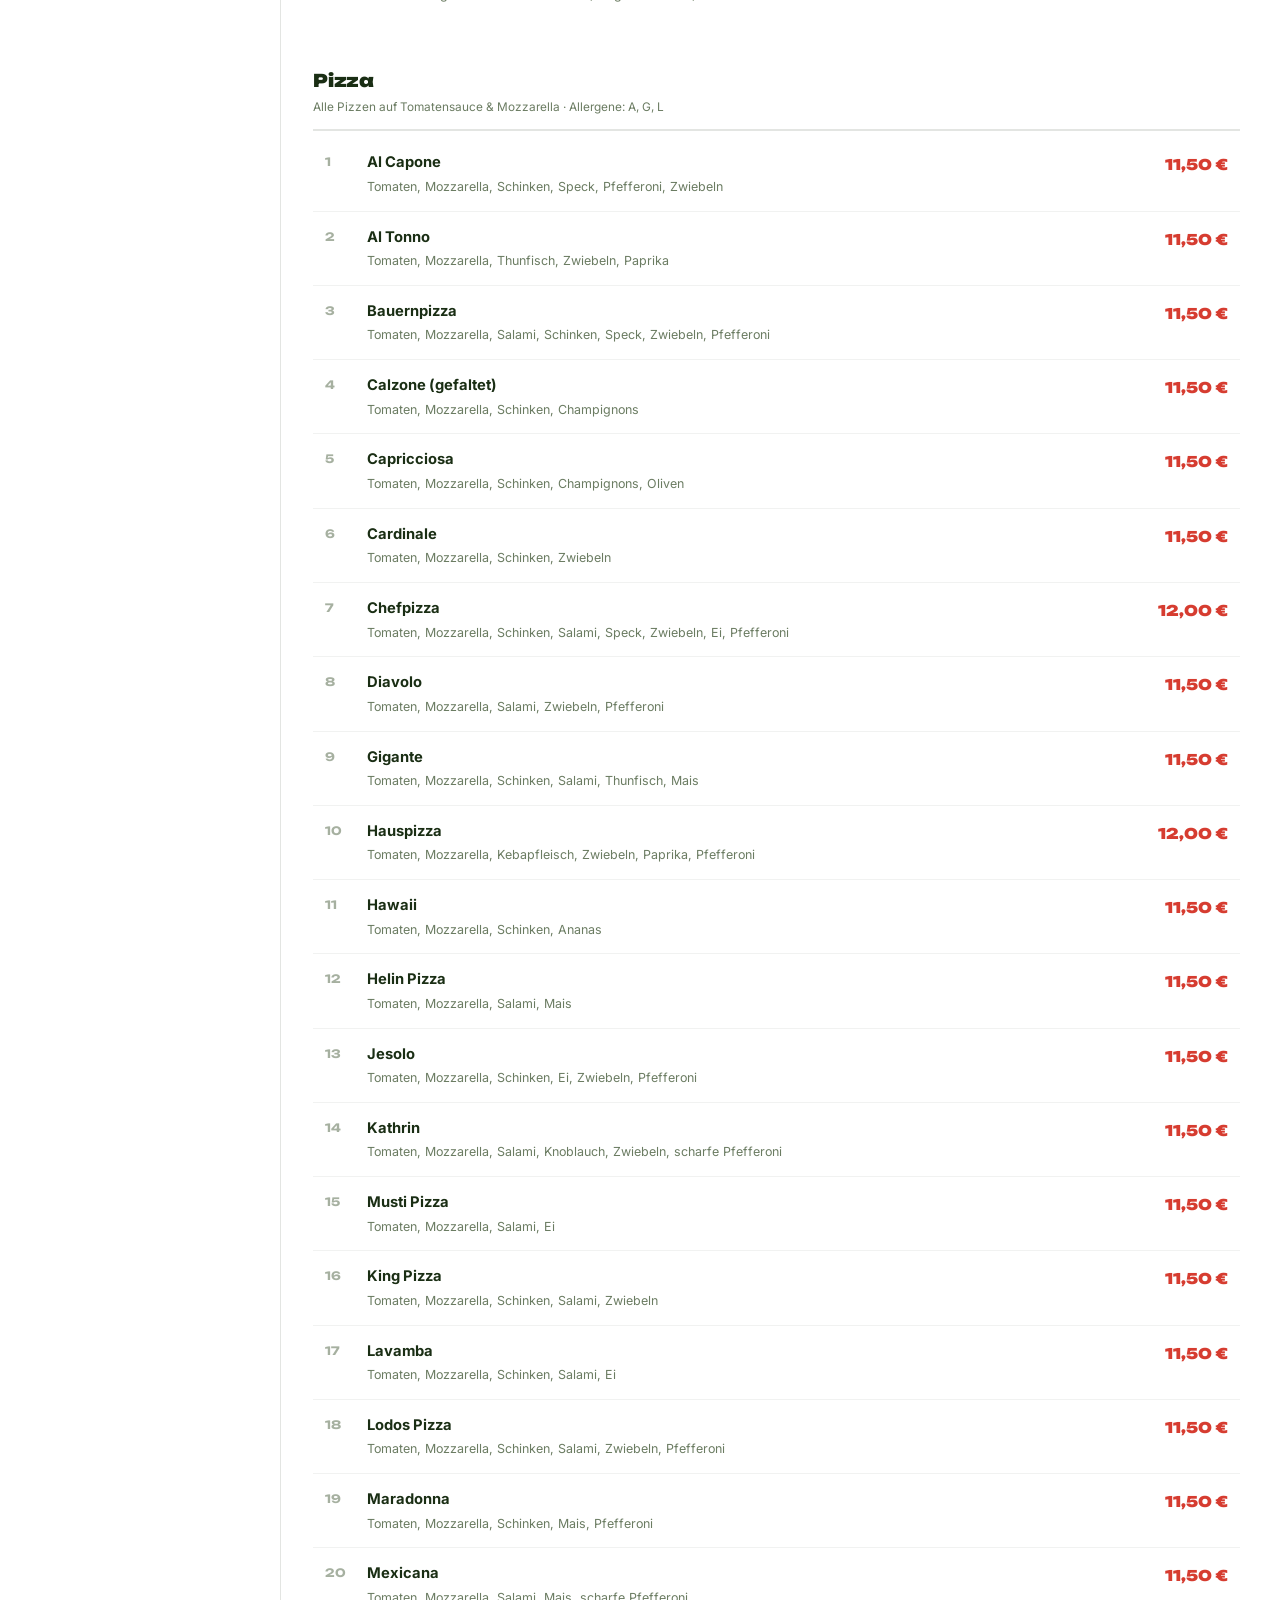
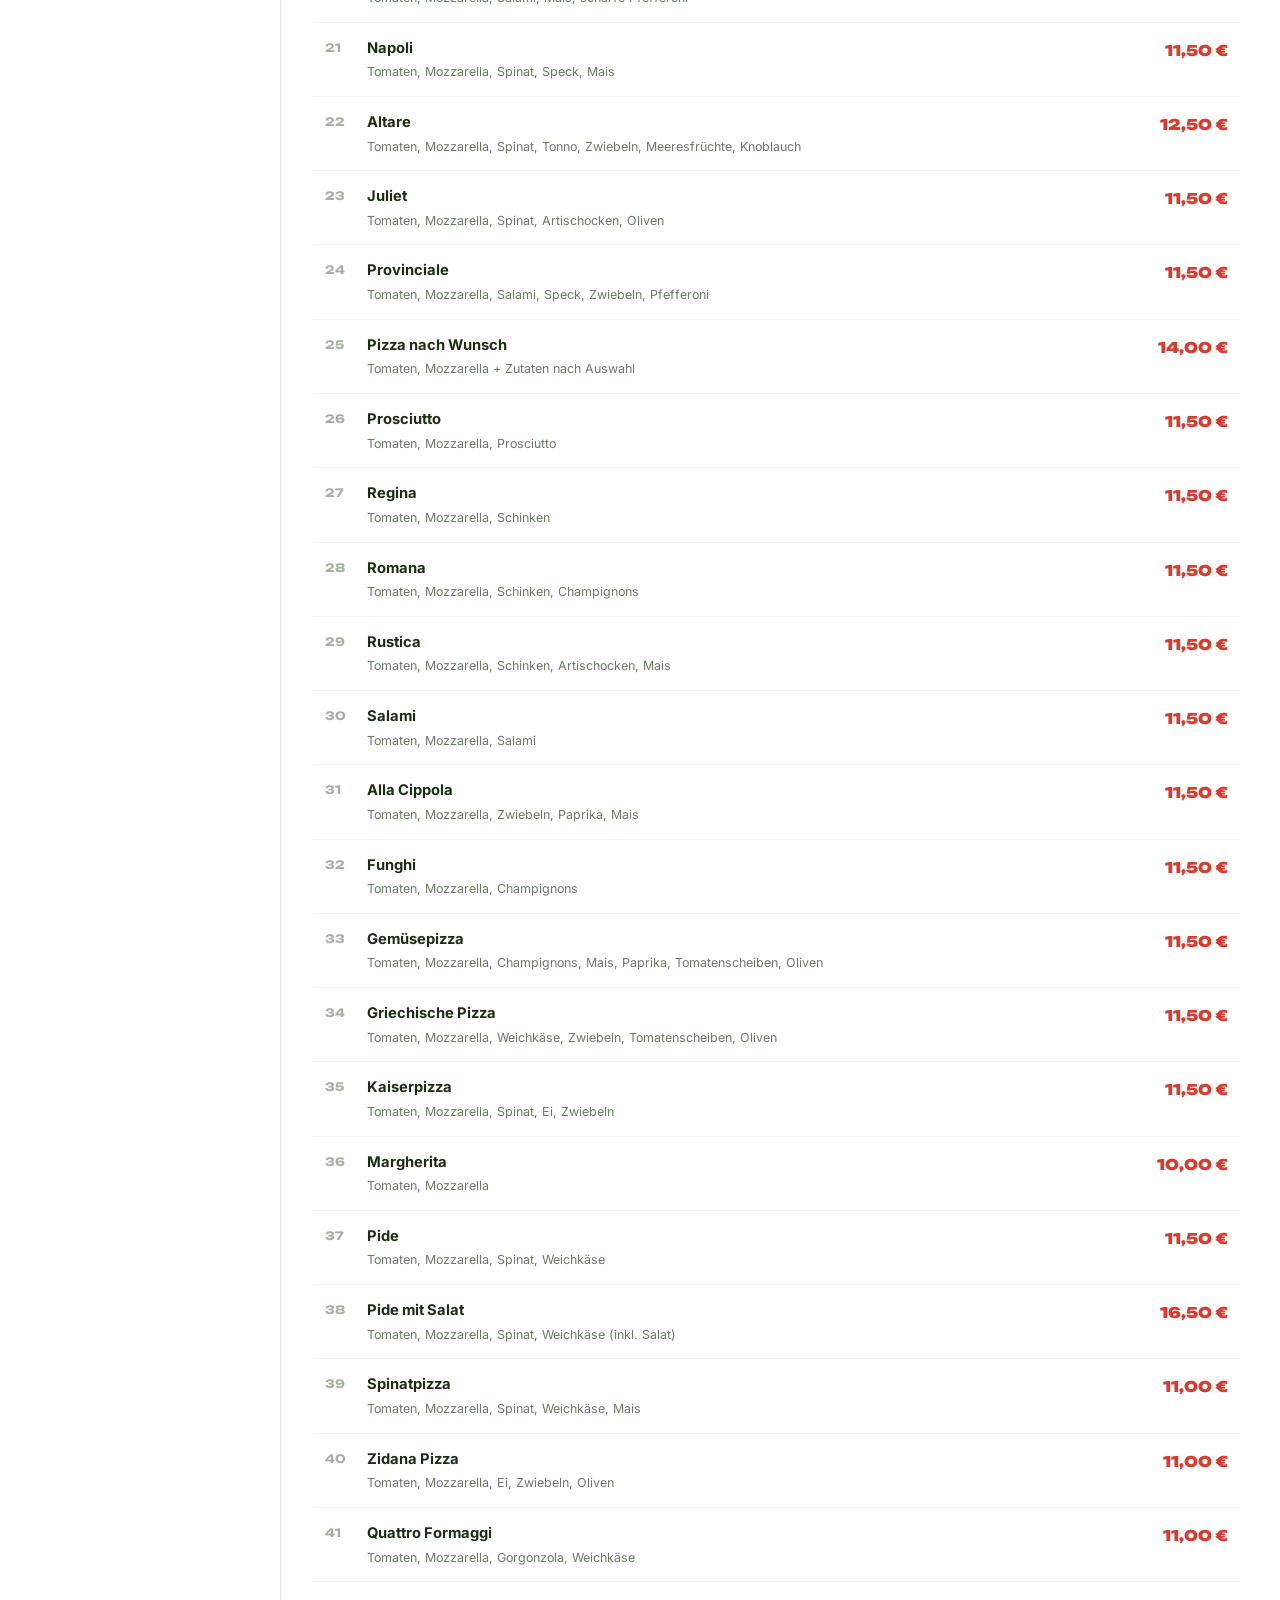
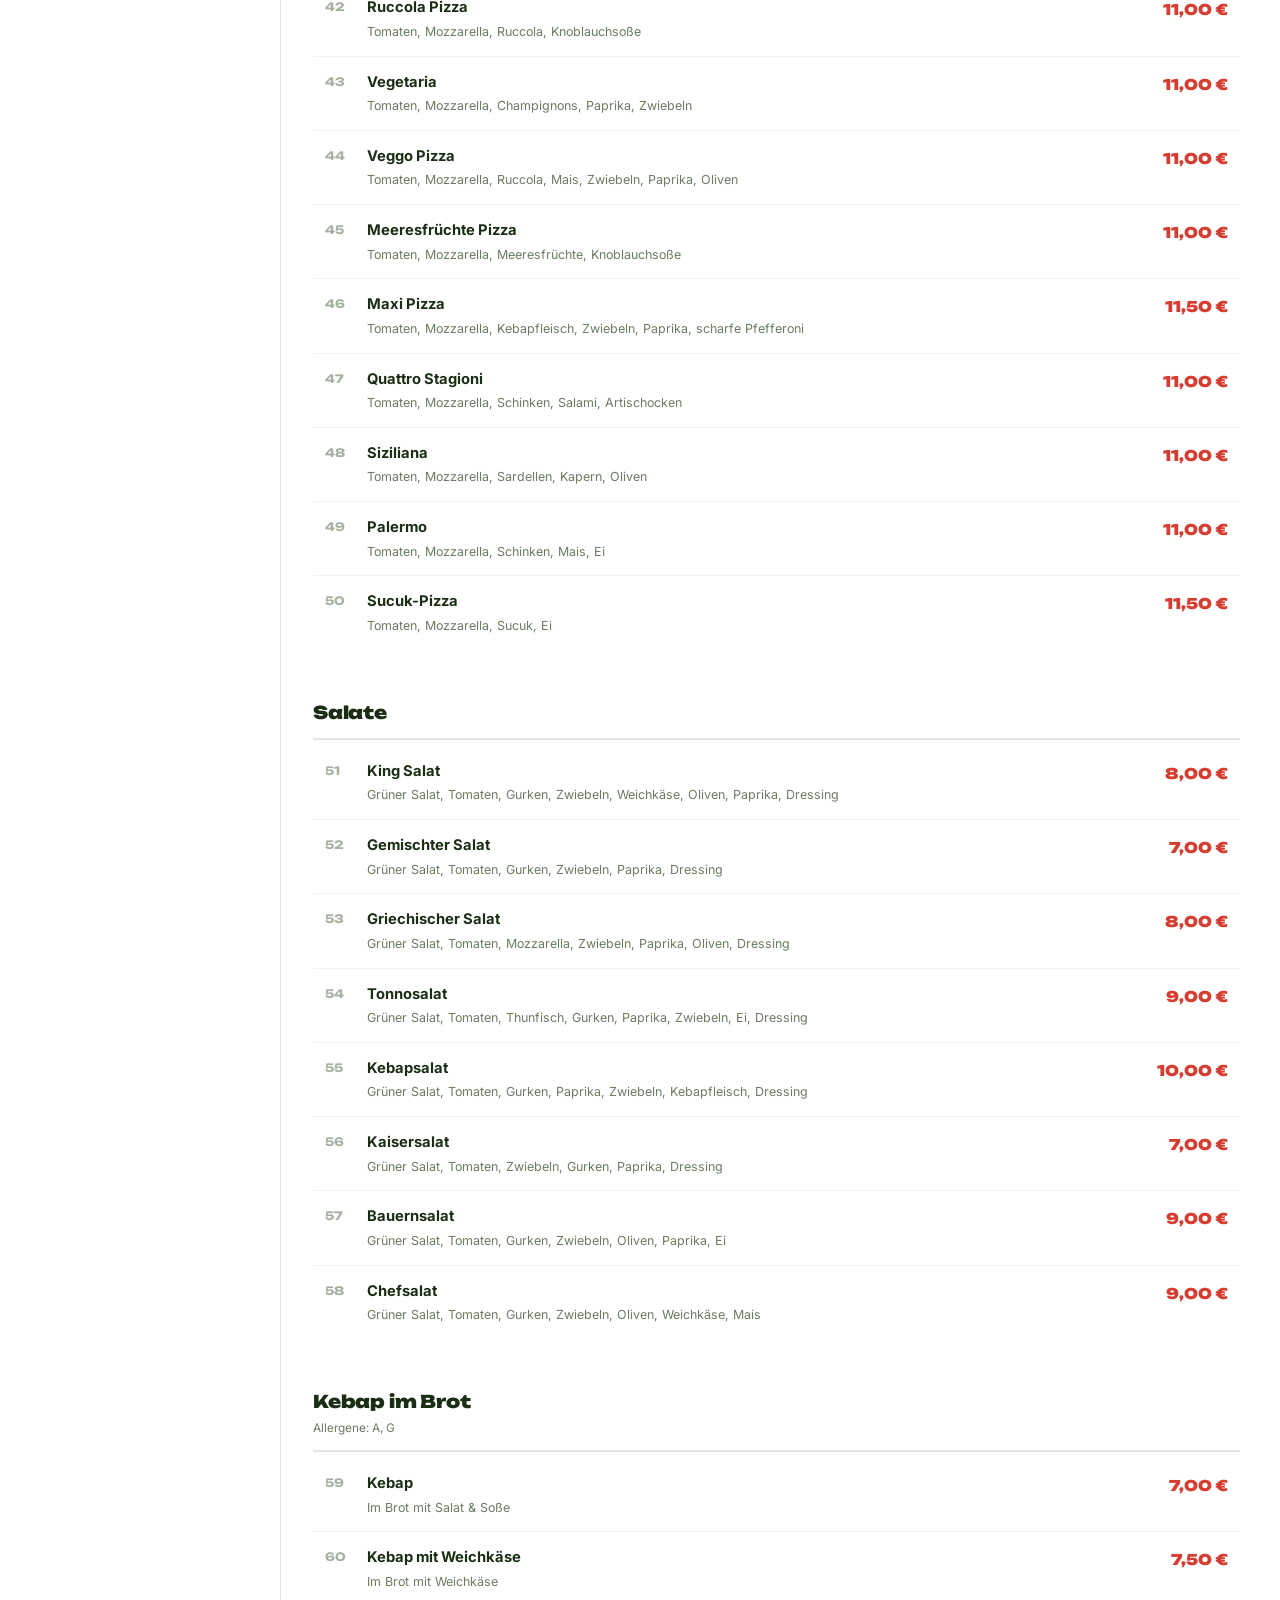
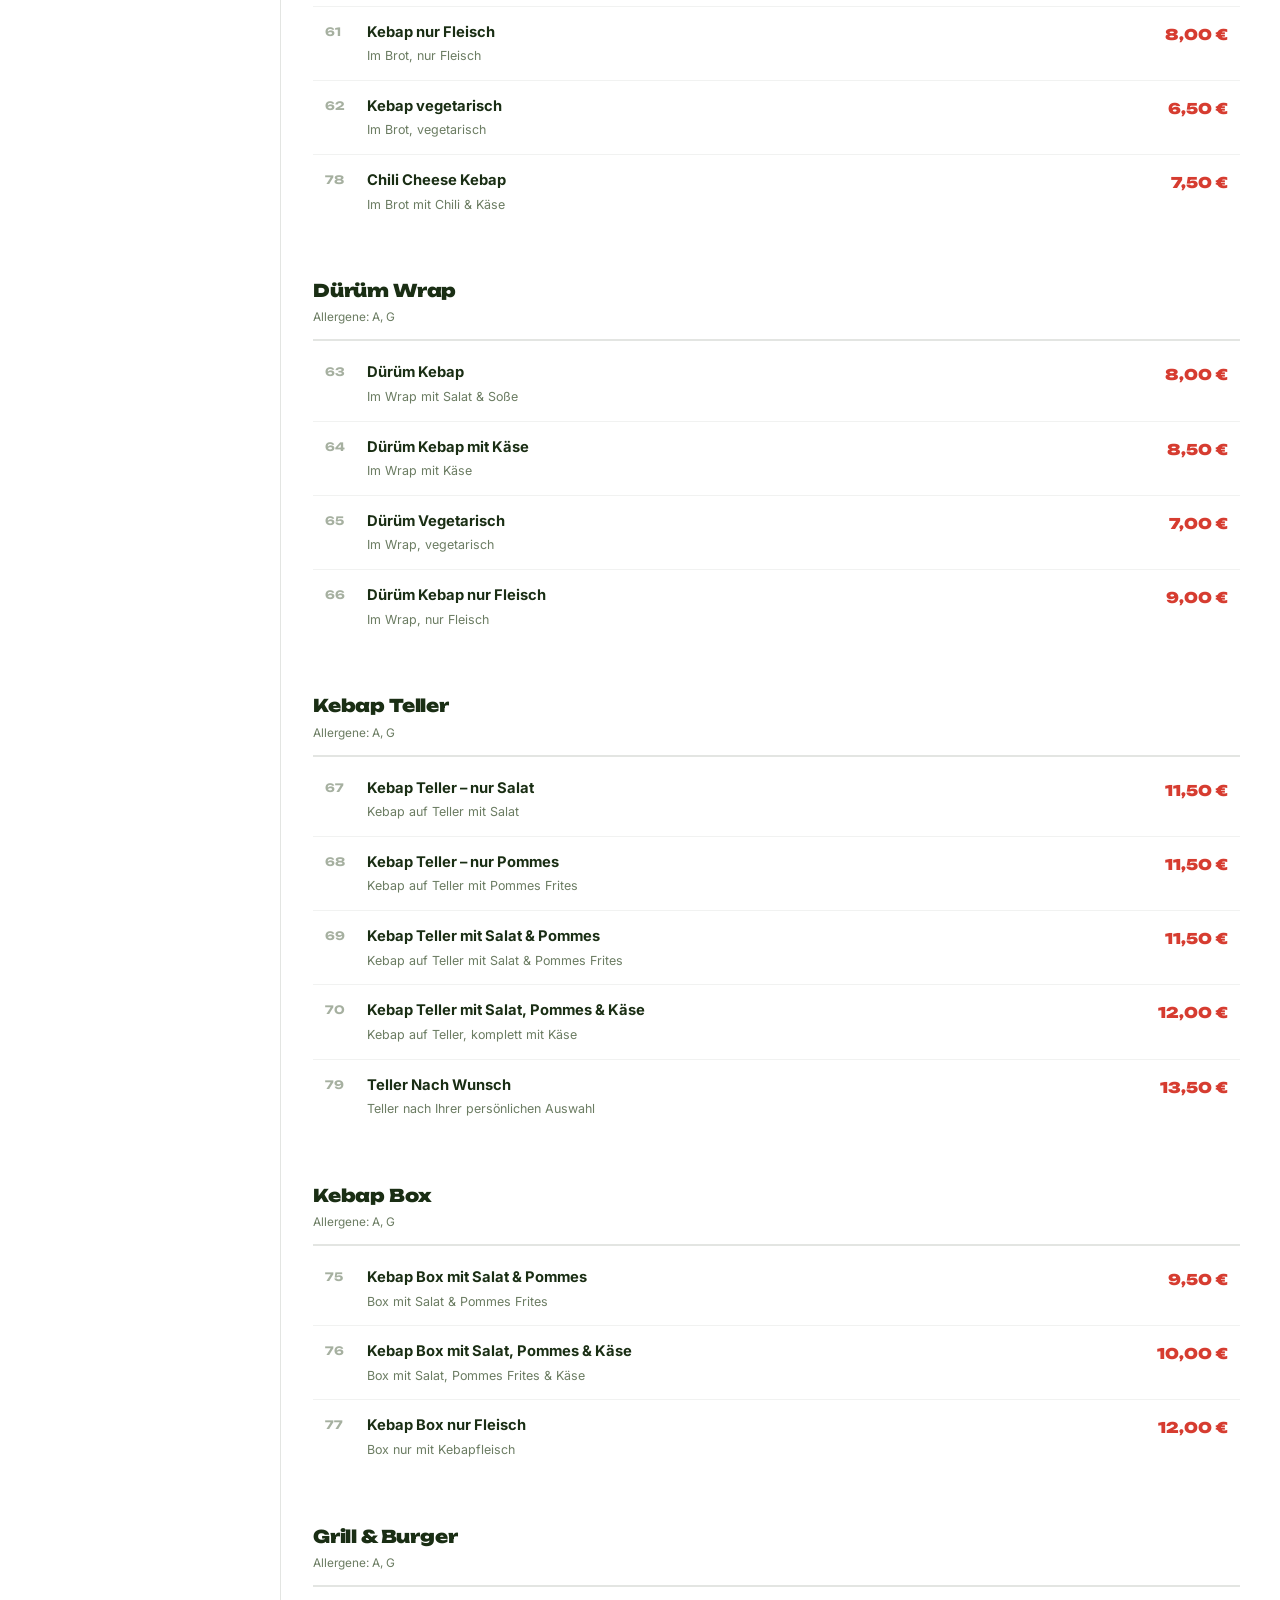
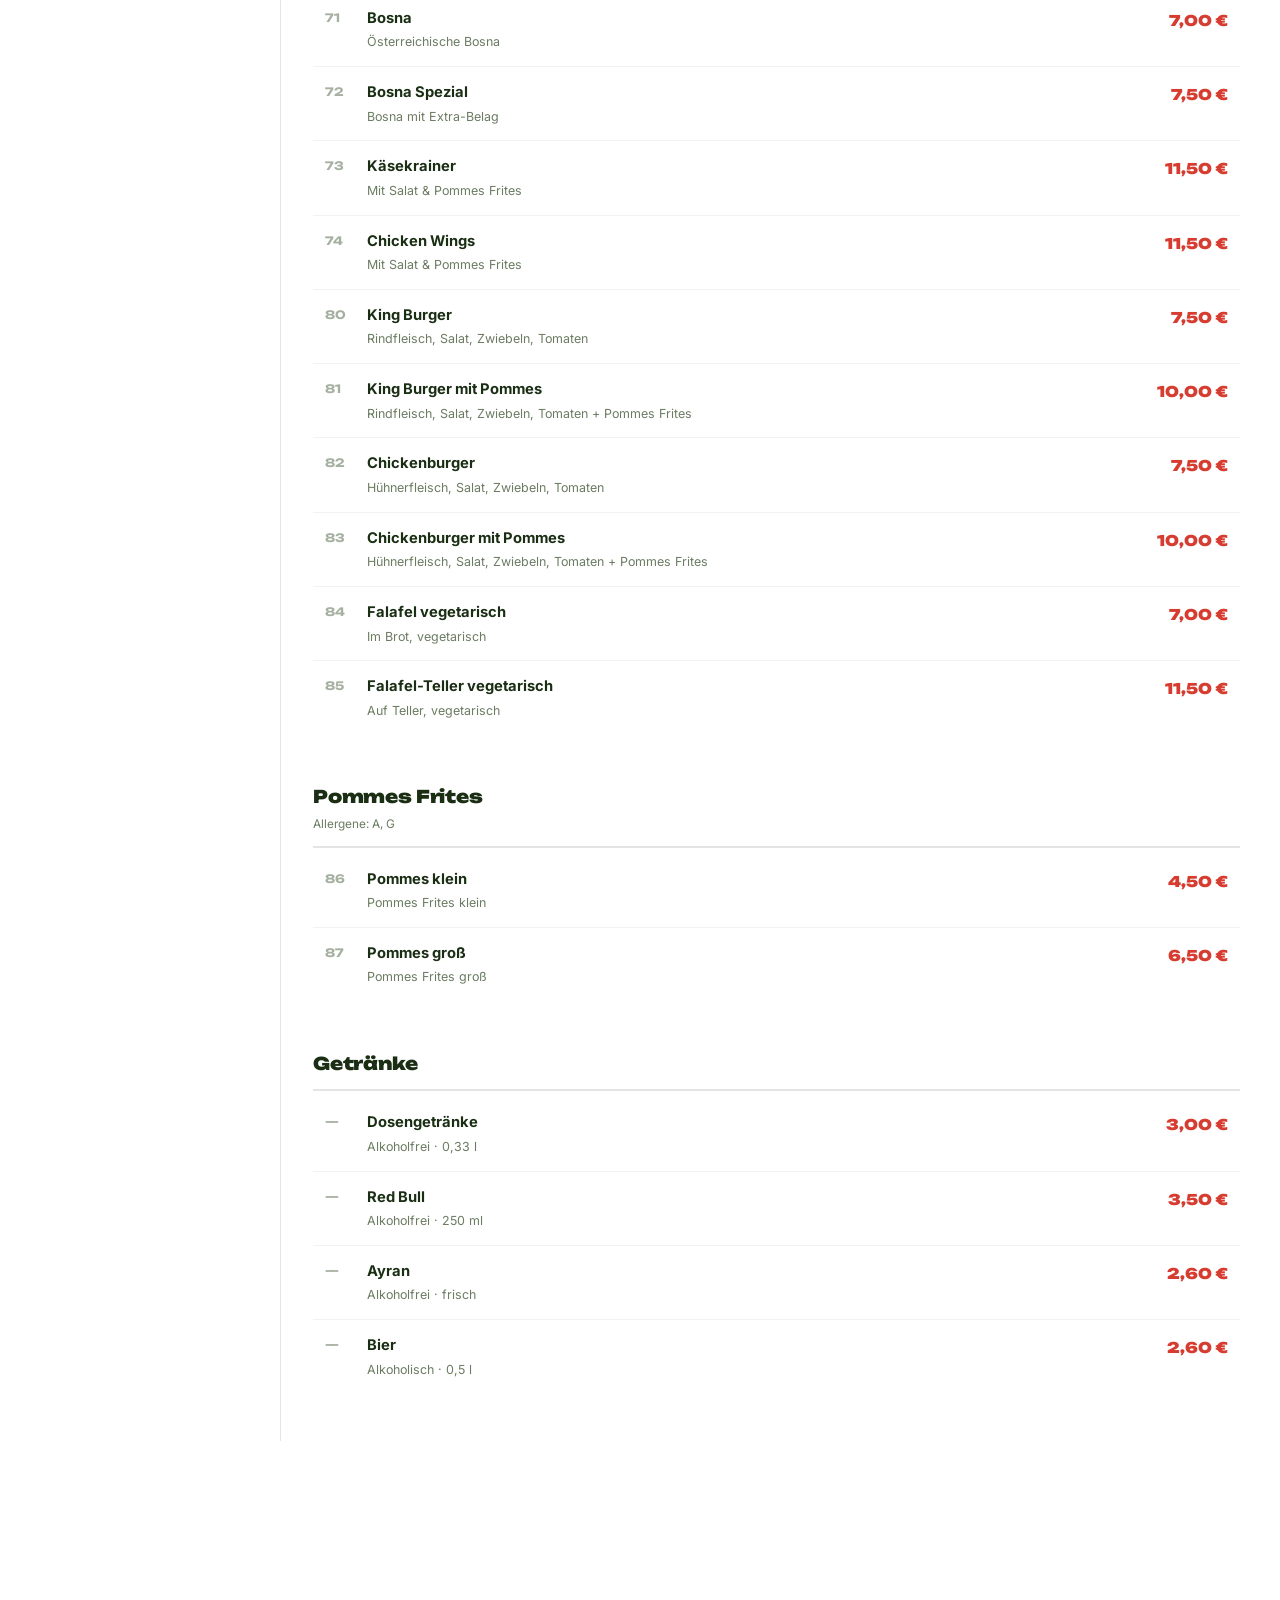
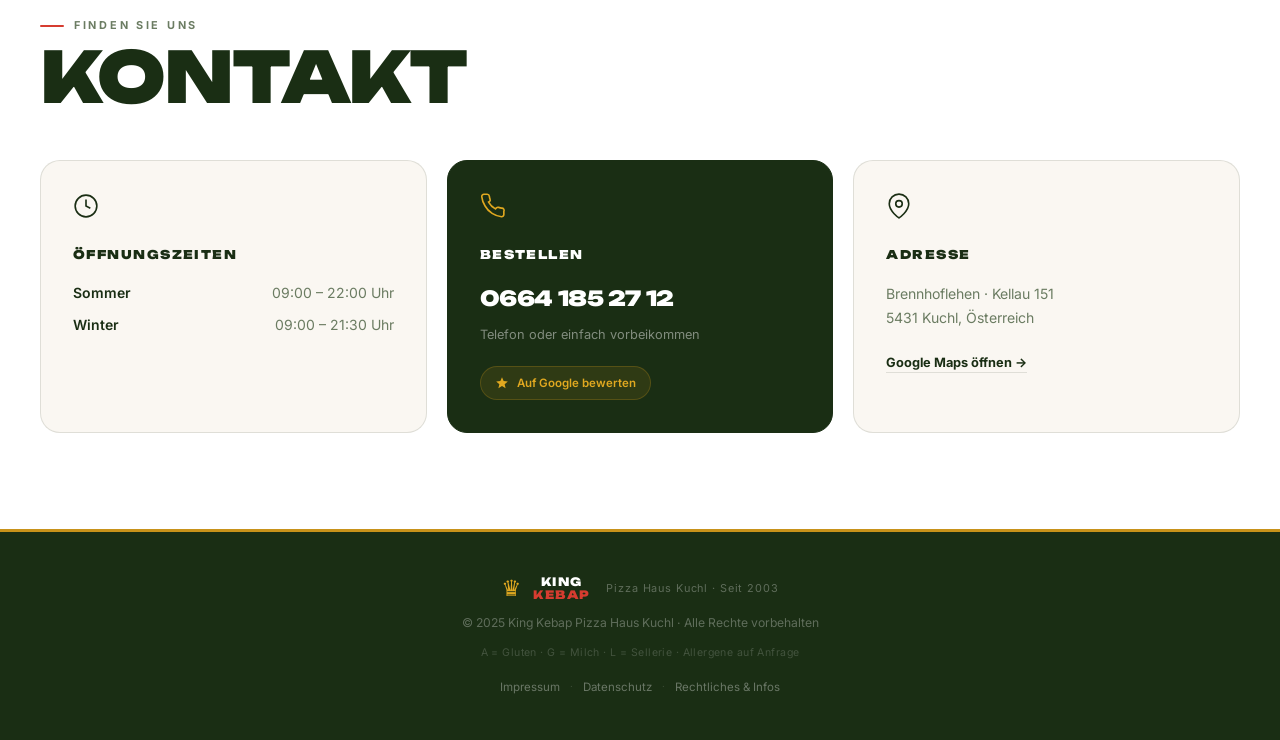
==== commit 35acae8c: "Add Rechtliches overview page with Impressum, Datenschutz and info tiles https://claude.ai/code/sess" ====
--- a/index.html
+++ b/index.html
@@ -229,6 +229,8 @@
       <a href="impressum.html">Impressum</a>
       <span>·</span>
       <a href="datenschutz.html">Datenschutz</a>
+      <span>·</span>
+      <a href="rechtliches.html">Rechtliches & Infos</a>
     </div>
   </div>
 </footer>
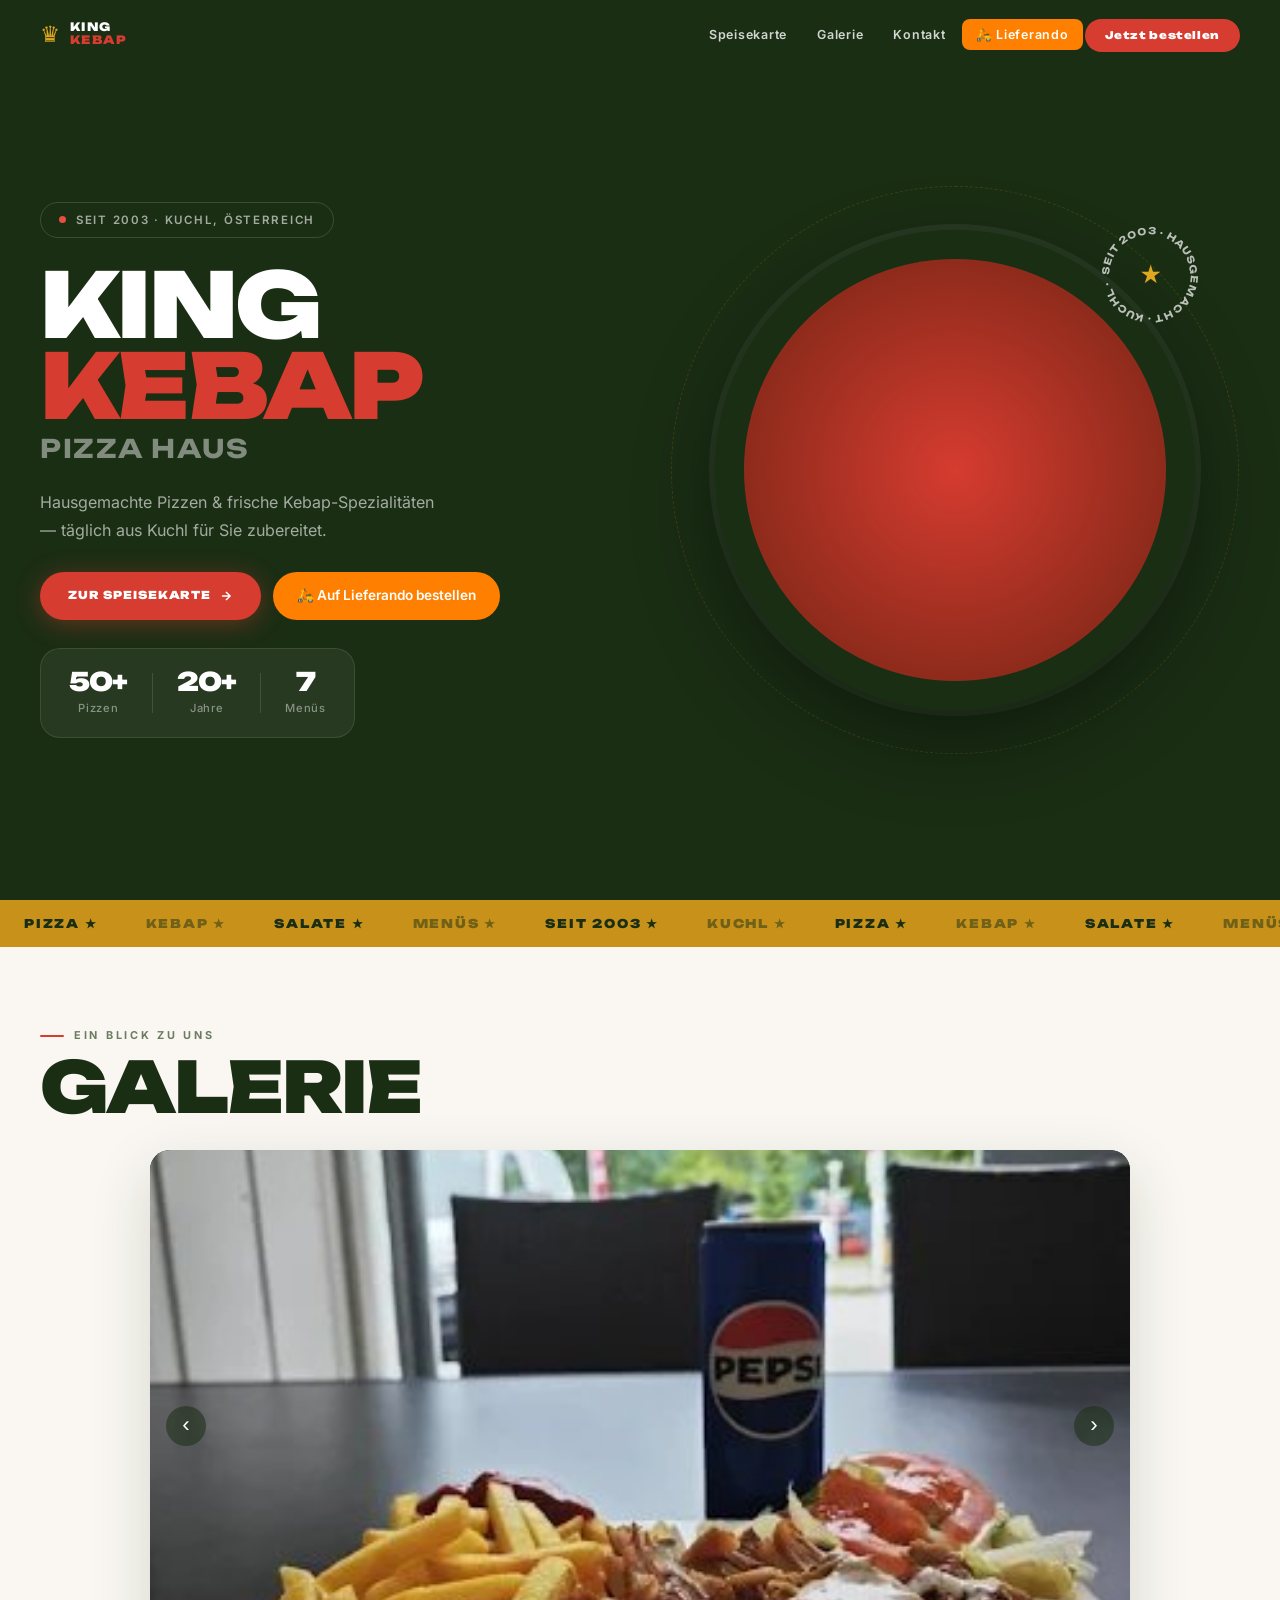
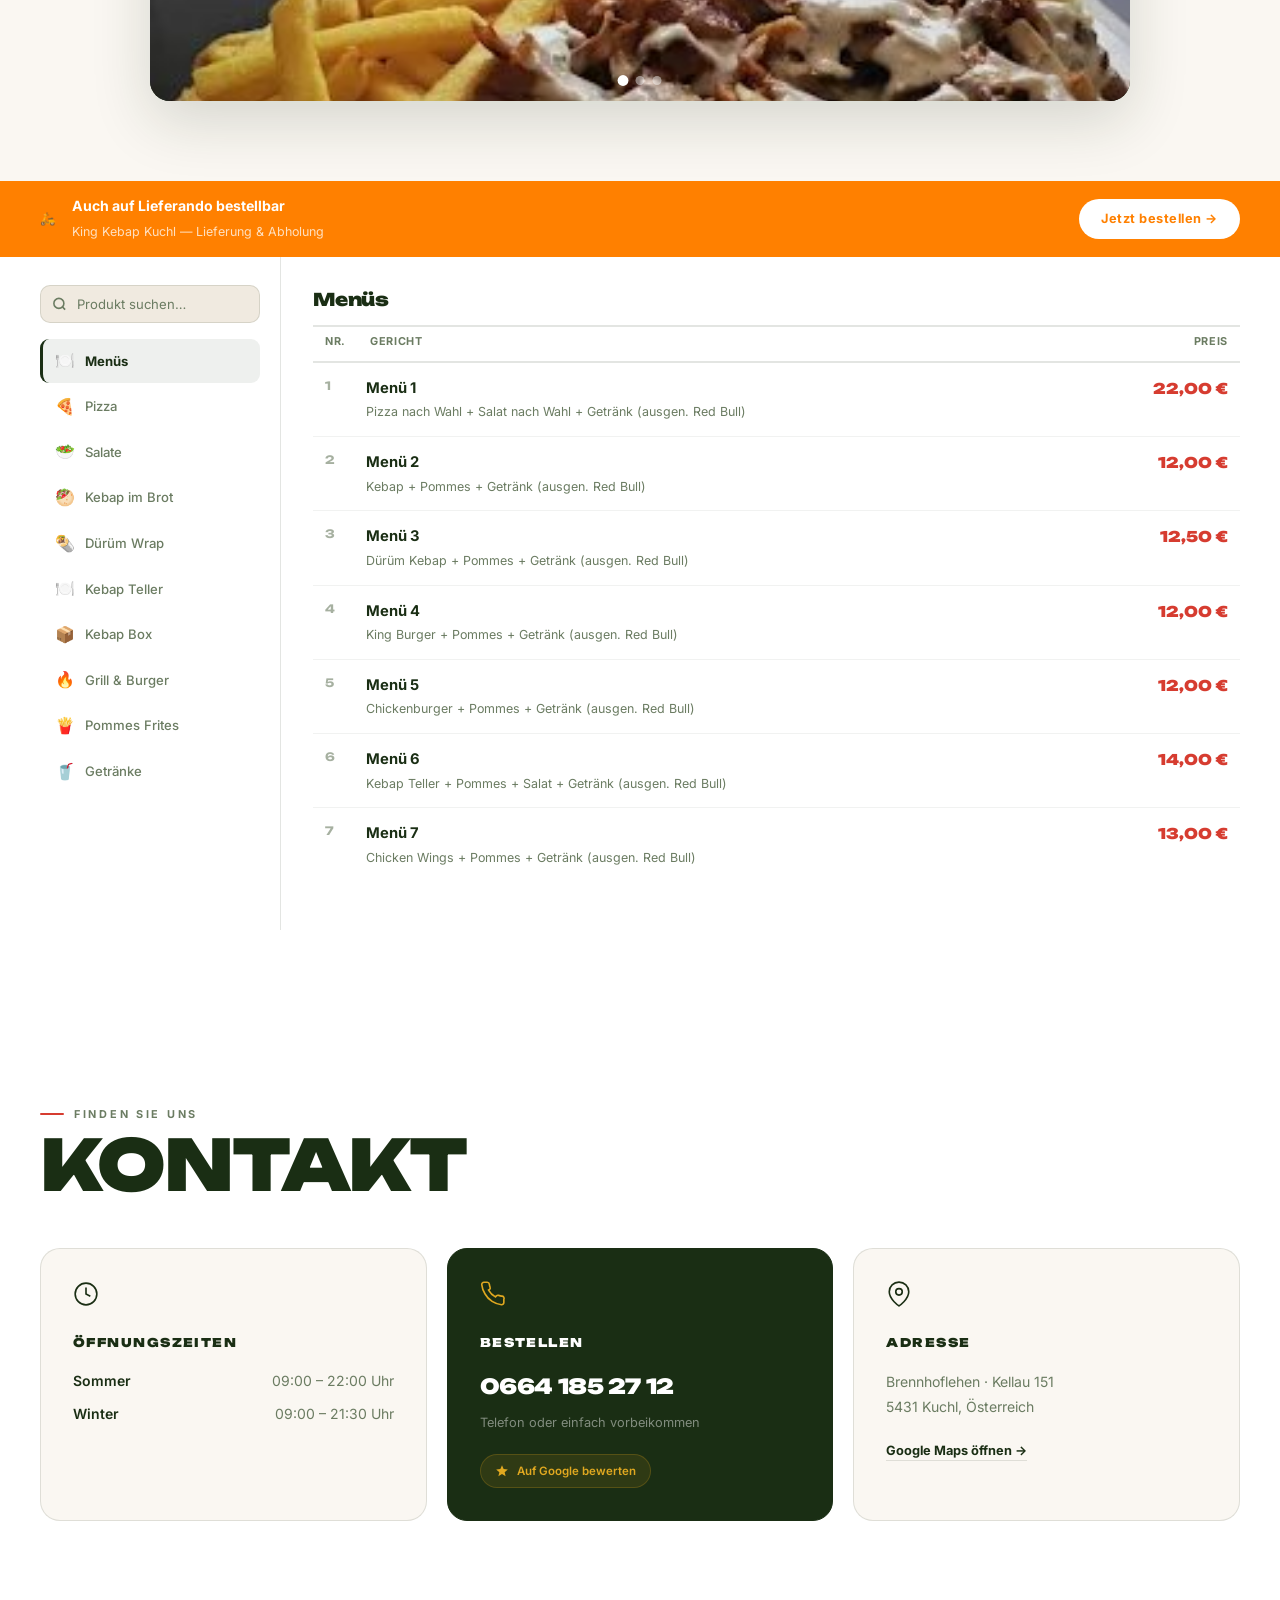
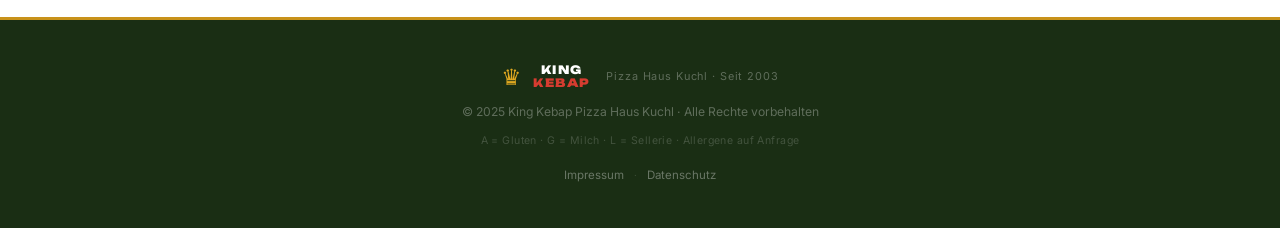
==== commit 3ce1e81b: "Speisekarte als kompakte Tabelle pro Kategorie, Bilder-Galerie als Slideshow Zeigt nur eine Menü-Kat" ====
--- a/index.html
+++ b/index.html
@@ -23,6 +23,7 @@
     </button>
     <ul class="nav-links" id="navLinks">
       <li><a href="#speisekarte">Speisekarte</a></li>
+      <li><a href="#galerie">Galerie</a></li>
       <li><a href="#info">Kontakt</a></li>
       <li>
         <a href="https://www.lieferando.at/speisekarte/king-kebap-5431-kuchl"
@@ -81,7 +82,7 @@
         </div>
         <div class="hero-img-circle"></div>
         <img class="hero-img"
-          src="images/hero-pizza.jpg"
+          src="https://images.unsplash.com/photo-1565299624946-b28f40a0ae38?w=700&q=85&auto=format&fit=crop&crop=center"
           alt="Frische Pizza" loading="eager" />
       </div>
     </div>
@@ -97,6 +98,30 @@
     <span>PIZZA ★</span><span>KEBAP ★</span><span>SALATE ★</span><span>MENÜS ★</span><span>SEIT 2003 ★</span><span>KUCHL ★</span>
   </div>
 </div>
+
+<!-- GALERIE / SLIDESHOW -->
+<section id="galerie" class="galerie-section">
+  <div class="section-intro">
+    <div class="section-label">Ein Blick zu uns</div>
+    <h2 class="section-heading">GALERIE</h2>
+  </div>
+  <div class="slideshow" id="slideshow">
+    <div class="slideshow-track" id="slideTrack">
+      <div class="slide">
+        <img src="img/slide-essen.jpg" alt="Kebap Teller mit Pommes" loading="lazy" />
+      </div>
+      <div class="slide">
+        <img src="img/slide-aussen.jpg" alt="King Kebap Pizza Haus bei Nacht" loading="lazy" />
+      </div>
+      <div class="slide">
+        <img src="img/slide-theke.jpg" alt="Theke im King Kebap Pizza Haus" loading="lazy" />
+      </div>
+    </div>
+    <button class="slide-btn slide-prev" id="slidePrev" aria-label="Vorheriges Bild">‹</button>
+    <button class="slide-btn slide-next" id="slideNext" aria-label="Nächstes Bild">›</button>
+    <div class="slide-dots" id="slideDots"></div>
+  </div>
+</section>
 
 <!-- SPEISEKARTE -->
 <section id="speisekarte">
@@ -229,8 +254,6 @@
       <a href="impressum.html">Impressum</a>
       <span>·</span>
       <a href="datenschutz.html">Datenschutz</a>
-      <span>·</span>
-      <a href="rechtliches.html">Rechtliches & Infos</a>
     </div>
   </div>
 </footer>
--- a/style.css
+++ b/style.css
@@ -348,6 +348,54 @@
 .section-sub { font-size: 0.88rem; color: var(--muted); max-width: 480px; line-height: 1.7; }
 
 /* ===========================
+   GALERIE / SLIDESHOW
+   =========================== */
+.galerie-section {
+  padding: 80px 40px;
+  background: var(--cream);
+}
+.galerie-section .section-intro {
+  max-width: 1280px; margin: 0 auto 32px;
+}
+.slideshow {
+  position: relative;
+  max-width: 980px; margin: 0 auto;
+  aspect-ratio: 16 / 9;
+  border-radius: var(--rl);
+  overflow: hidden;
+  box-shadow: var(--shadow-lg);
+  background: var(--green);
+}
+.slideshow-track {
+  display: flex; height: 100%;
+  transition: transform 0.6s cubic-bezier(0.4,0,0.2,1);
+}
+.slide { flex: 0 0 100%; height: 100%; }
+.slide img { width: 100%; height: 100%; object-fit: cover; display: block; }
+.slide-btn {
+  position: absolute; top: 50%; transform: translateY(-50%);
+  width: 40px; height: 40px; border-radius: 50%;
+  background: rgba(26,46,20,0.55); color: var(--white);
+  font-size: 1.4rem; line-height: 1; display: flex; align-items: center; justify-content: center;
+  cursor: pointer; transition: background var(--t);
+  border: none;
+}
+.slide-btn:hover { background: var(--red); }
+.slide-prev { left: 16px; }
+.slide-next { right: 16px; }
+.slide-dots {
+  position: absolute; bottom: 16px; left: 50%; transform: translateX(-50%);
+  display: flex; gap: 8px;
+}
+.slide-dot {
+  width: 9px; height: 9px; border-radius: 50%;
+  background: rgba(255,255,255,0.45); border: none; cursor: pointer;
+  transition: background var(--t), transform var(--t);
+  padding: 0;
+}
+.slide-dot.active { background: var(--white); transform: scale(1.2); }
+
+/* ===========================
    LIEFERANDO BANNER
    =========================== */
 .lieferando-banner {
@@ -447,27 +495,32 @@
 .sk-section-note {
   font-size: 0.74rem; color: var(--muted); margin-top: 4px;
 }
-.sk-items { display: flex; flex-direction: column; }
+.sk-table { width: 100%; border-collapse: collapse; }
+.sk-table thead th {
+  text-align: left; font-size: 0.68rem; font-weight: 700;
+  text-transform: uppercase; letter-spacing: 0.06em; color: var(--muted);
+  padding: 0 12px 10px; border-bottom: 2px solid var(--border);
+}
+.sk-table .sk-th-nr { width: 44px; }
+.sk-table .sk-th-price { text-align: right; white-space: nowrap; }
 .sk-item {
-  display: flex; align-items: flex-start; gap: 14px;
-  padding: 14px 12px;
   border-bottom: 1px solid rgba(26,46,20,0.06);
   transition: background var(--t);
-  cursor: default;
 }
 .sk-item:last-child { border-bottom: none; }
-.sk-item:hover { background: var(--cream); border-radius: var(--r); }
+.sk-item:hover { background: var(--cream); }
 .sk-item-nr {
   font-size: 0.72rem; font-weight: 700; color: var(--muted);
-  min-width: 28px; flex-shrink: 0; padding-top: 2px;
+  vertical-align: top; padding: 14px 8px 14px 12px;
   font-family: var(--font-display); opacity: 0.6;
 }
-.sk-item-body { flex: 1; min-width: 0; }
+.sk-item-body { padding: 14px 8px; vertical-align: top; width: 100%; }
 .sk-item-name { font-size: 0.92rem; font-weight: 700; color: var(--text); margin-bottom: 3px; }
 .sk-item-ing  { font-size: 0.78rem; color: var(--muted); line-height: 1.5; }
 .sk-item-price {
   font-family: var(--font-display); font-size: 0.92rem; font-weight: 900;
-  color: var(--red); white-space: nowrap; flex-shrink: 0; padding-top: 2px;
+  color: var(--red); white-space: nowrap; text-align: right;
+  vertical-align: top; padding: 14px 12px 14px 8px;
 }
 
 /* Navbar Lieferando link */
@@ -800,6 +853,7 @@
   .page-section { padding: 72px 32px; }
   .sk-layout { padding: 0 24px 60px; }
   .lieferando-banner-inner { padding: 0 24px; }
+  .galerie-section { padding: 64px 24px; }
 }
 @media (max-width: 900px) {
   .sk-layout { grid-template-columns: 1fr; padding: 0 20px 60px; }
@@ -830,6 +884,9 @@
   .hero-actions { flex-direction: column; align-items: flex-start; }
   .info-cards { grid-template-columns: 1fr; }
   .page-section, #info { padding: 64px 20px; }
+  .galerie-section { padding: 48px 20px; }
+  .slideshow { aspect-ratio: 4 / 3; border-radius: var(--r); }
+  .slide-btn { width: 34px; height: 34px; font-size: 1.2rem; }
   footer { padding: 36px 20px; }
   .lieferando-banner-inner { flex-direction: column; align-items: flex-start; gap: 12px; }
   .lieferando-btn { align-self: flex-start; }
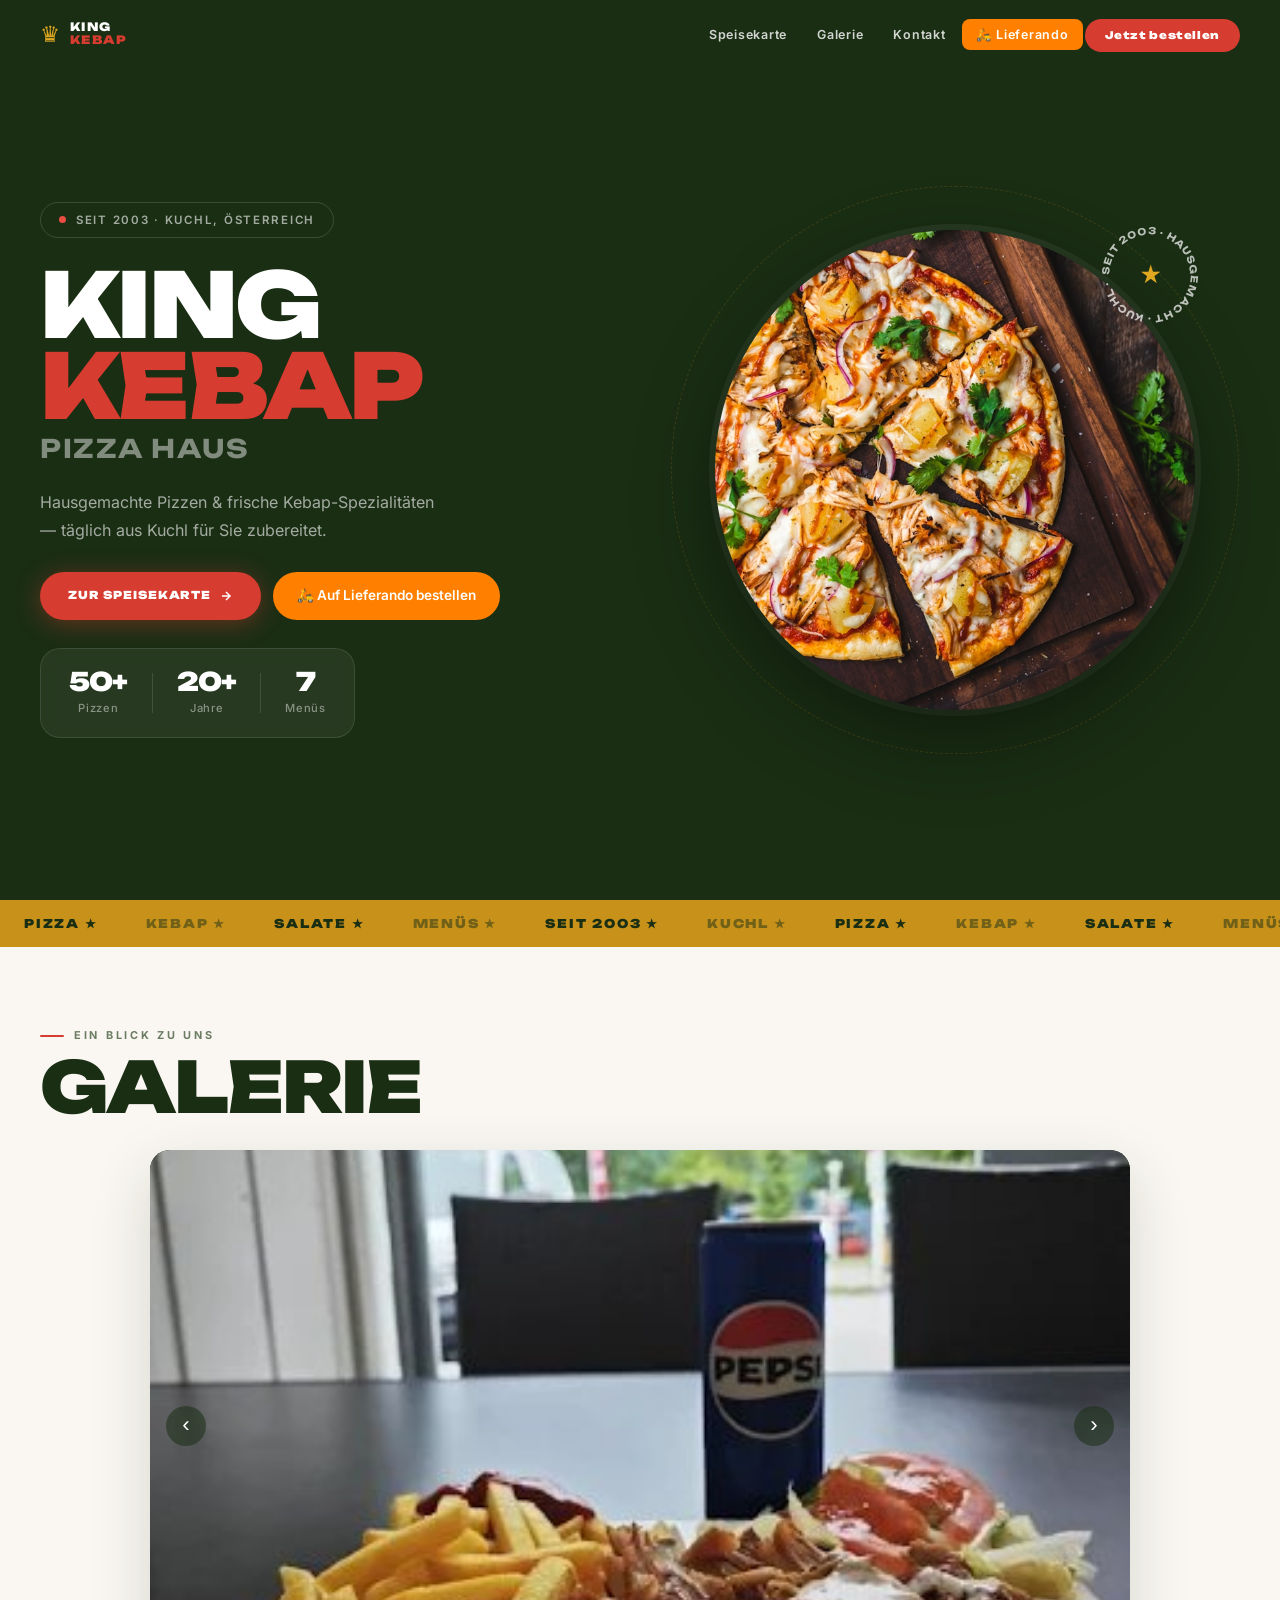
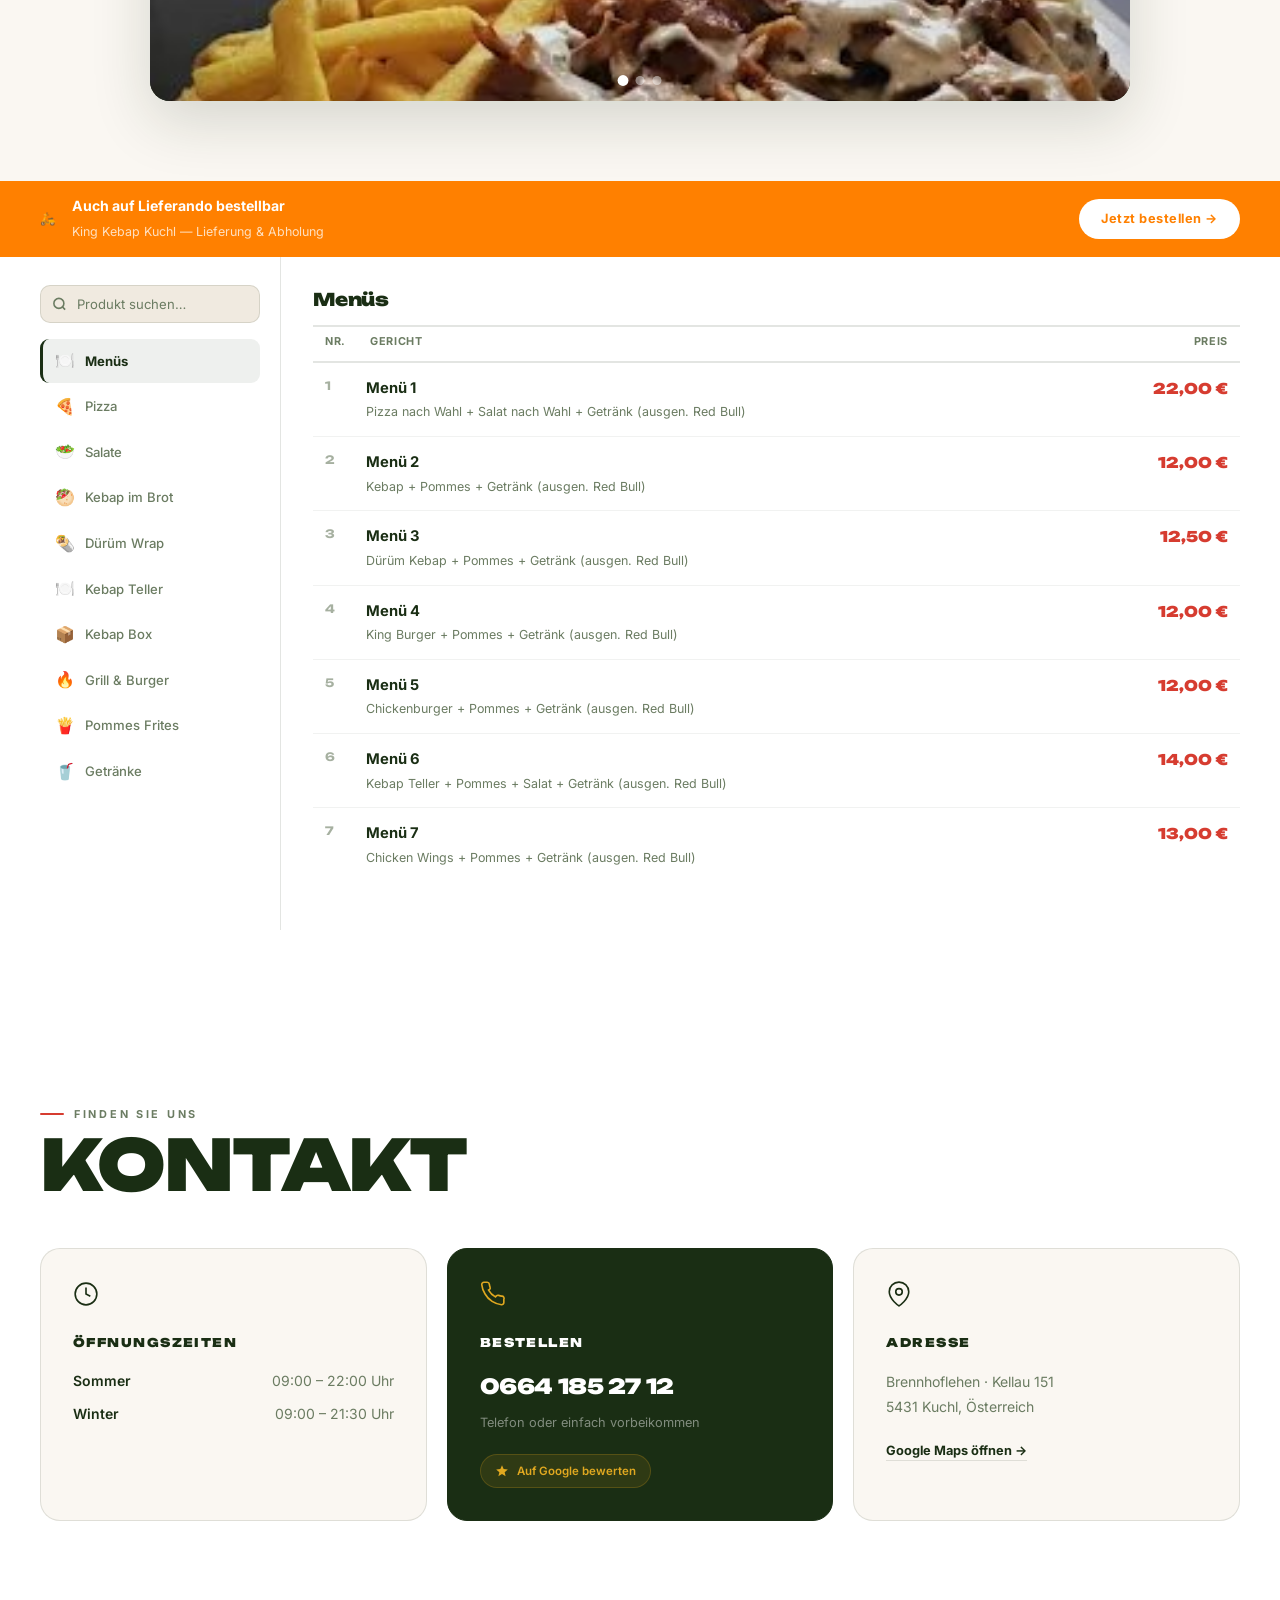
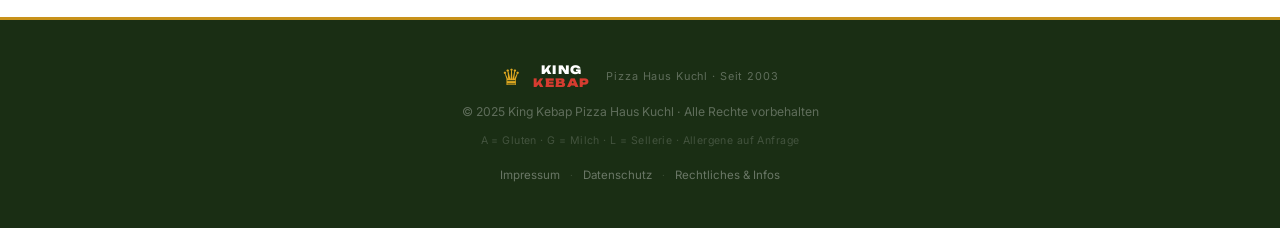
==== commit eb9196a2: "Merge 35acae8cfd9238c4f32ded325108a8ac2c46d5d7 into 3ce1e81bf374f827f9797f8a6d0179ef05d7e170" ====
--- a/index.html
+++ b/index.html
@@ -82,7 +82,7 @@
         </div>
         <div class="hero-img-circle"></div>
         <img class="hero-img"
-          src="https://images.unsplash.com/photo-1565299624946-b28f40a0ae38?w=700&q=85&auto=format&fit=crop&crop=center"
+          src="images/hero-pizza.jpg"
           alt="Frische Pizza" loading="eager" />
       </div>
     </div>
@@ -254,6 +254,8 @@
       <a href="impressum.html">Impressum</a>
       <span>·</span>
       <a href="datenschutz.html">Datenschutz</a>
+      <span>·</span>
+      <a href="rechtliches.html">Rechtliches & Infos</a>
     </div>
   </div>
 </footer>
